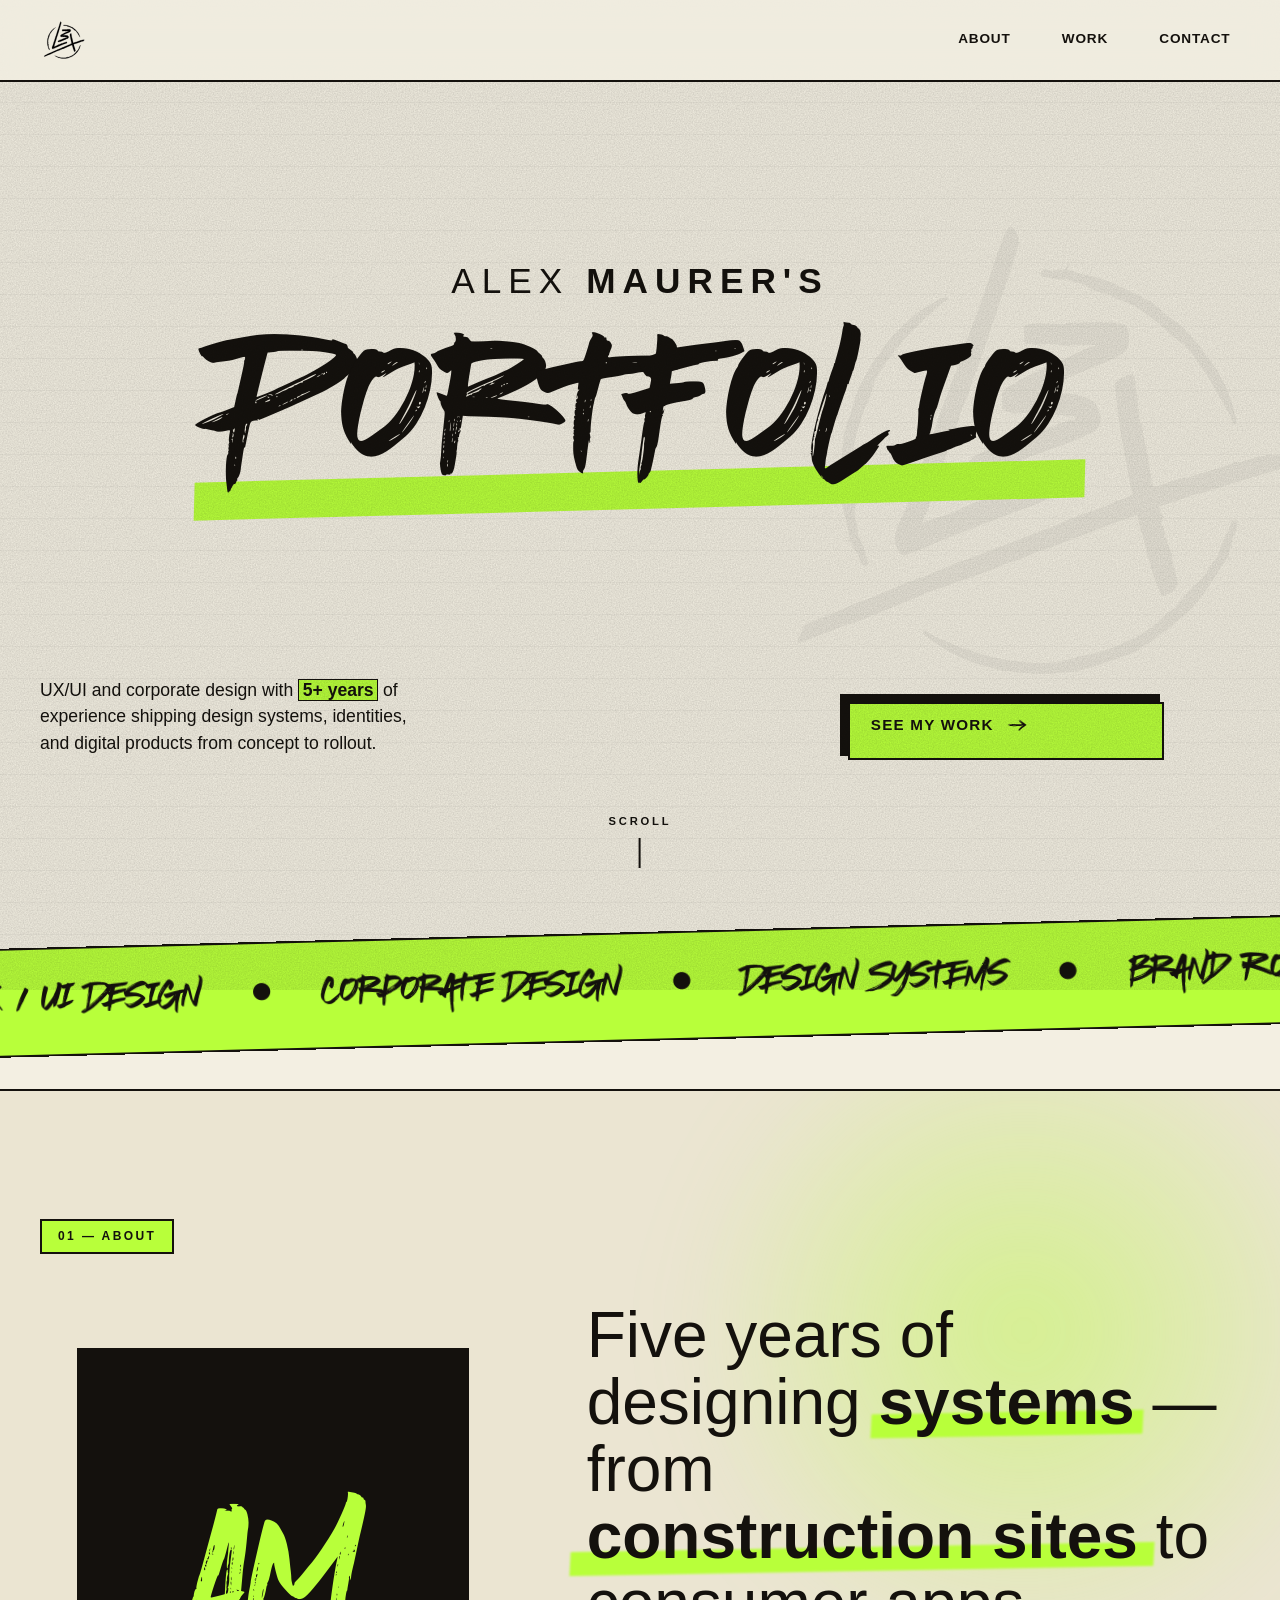
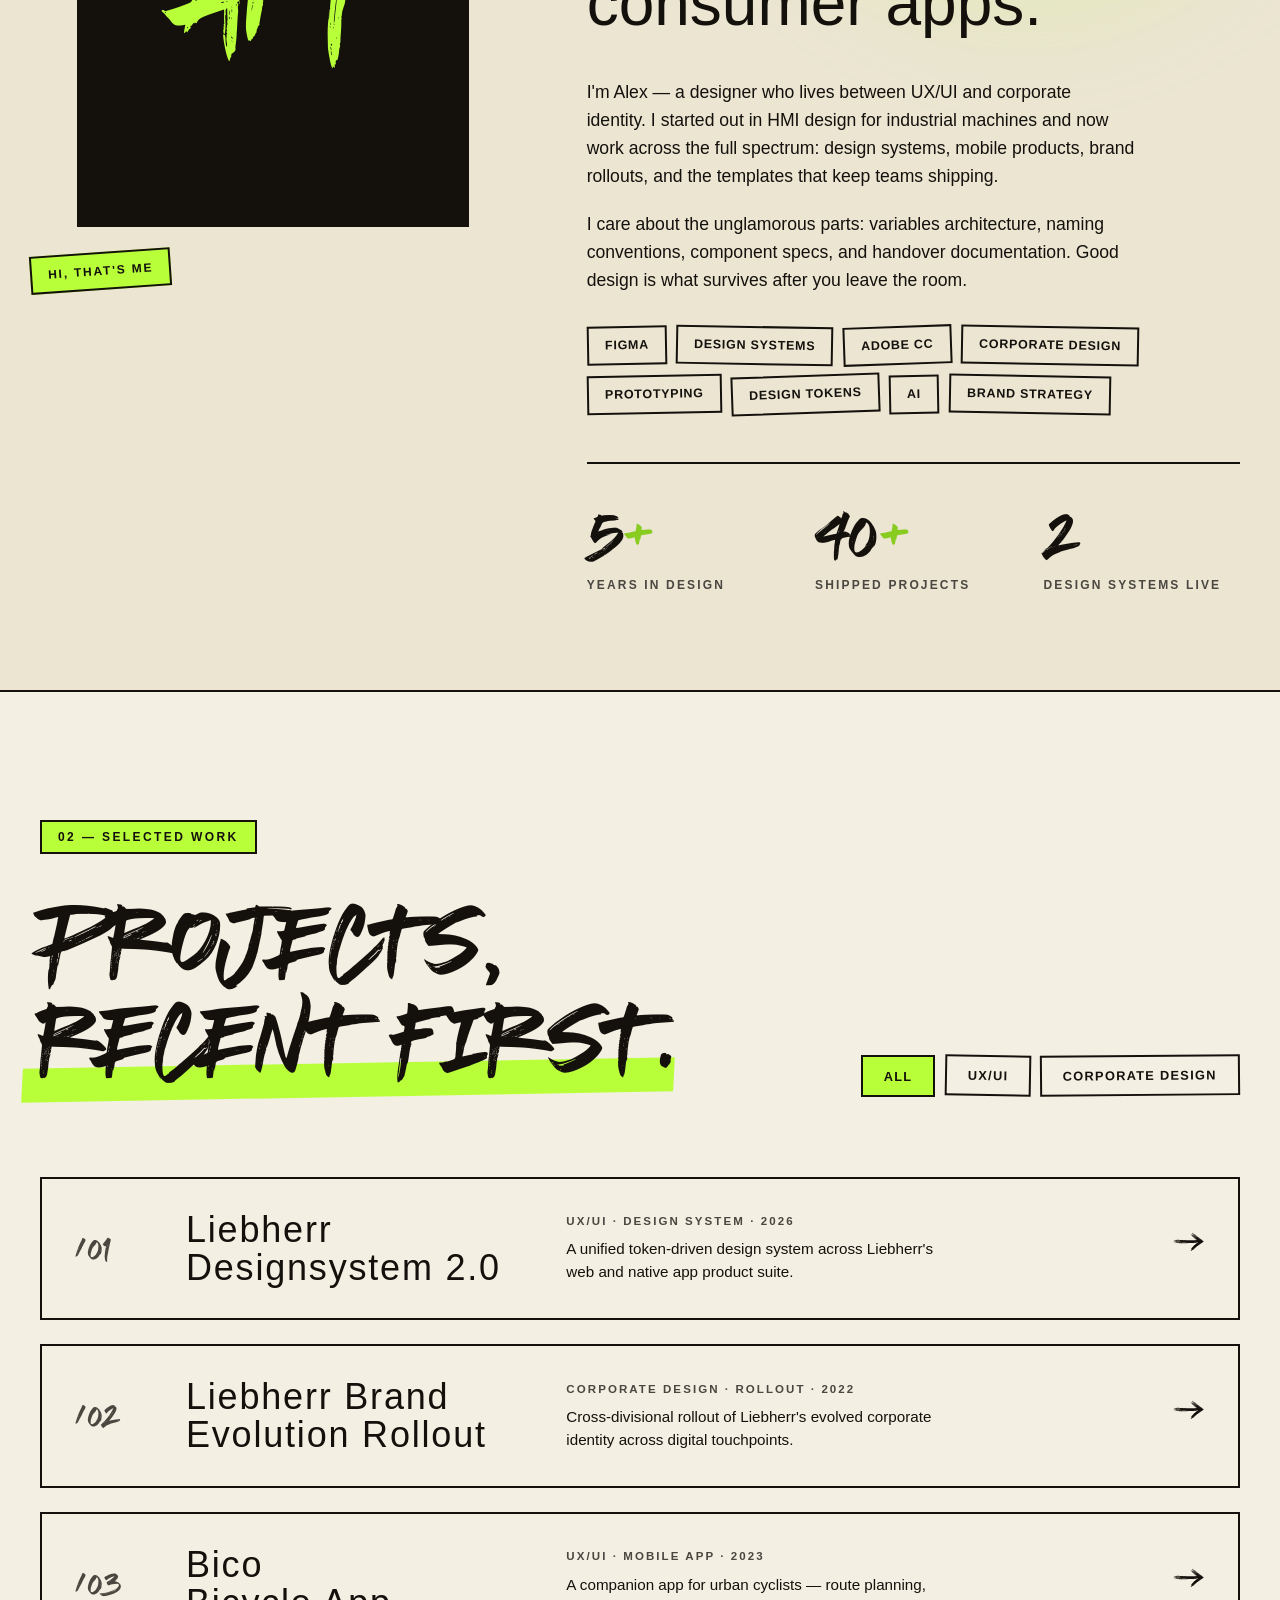
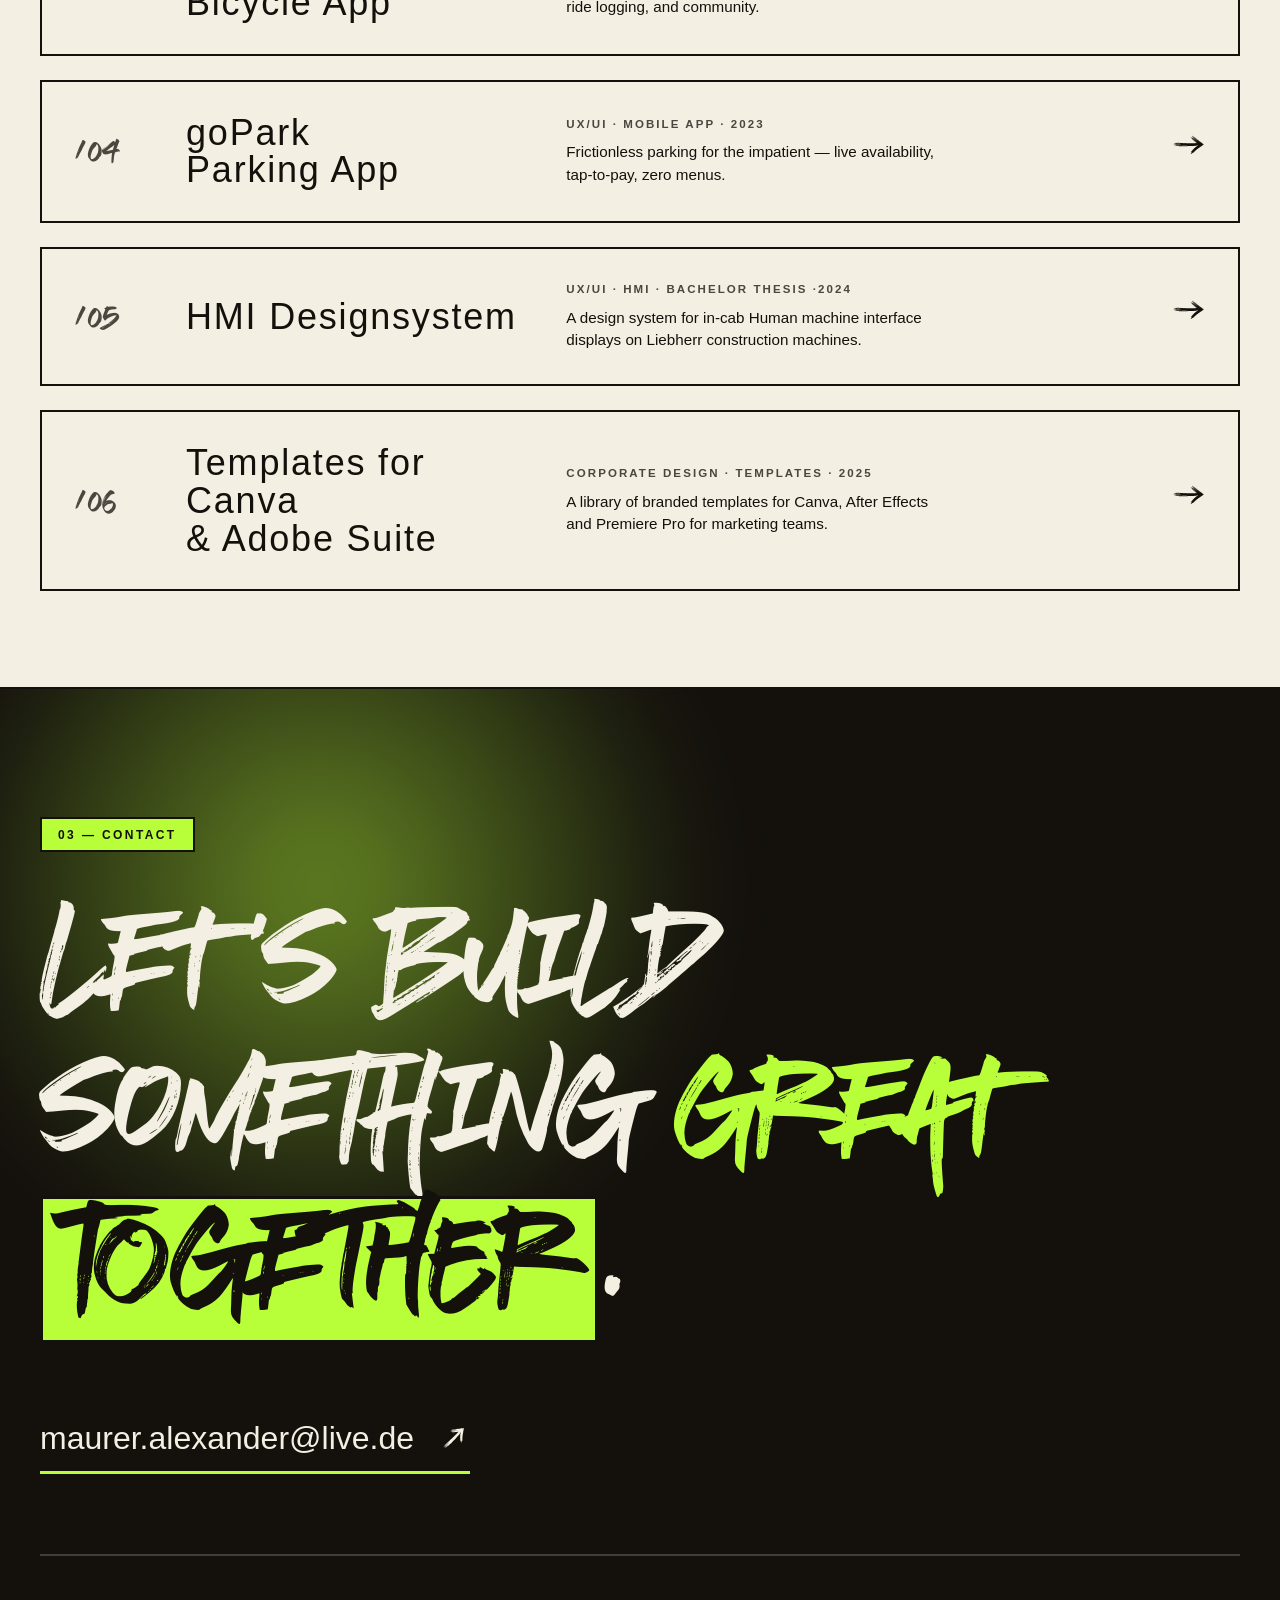
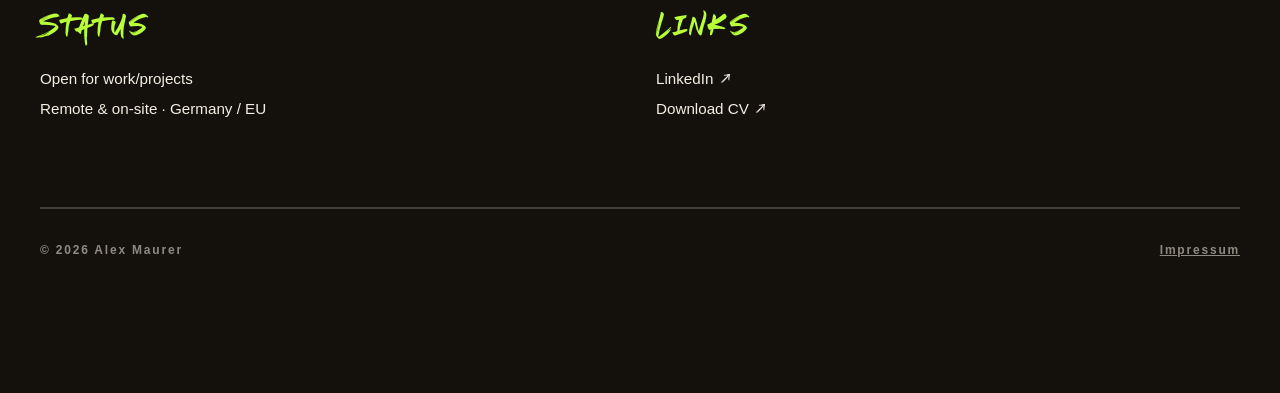
==== index.html @ 2268107a "test" ====
<!DOCTYPE html>
<html lang="en">
<head>
<meta charset="UTF-8" />
<meta name="viewport" content="width=device-width, initial-scale=1.0" />
<title>Portfolio — Alex Maurer</title>
<link rel="icon" type="image/svg" sizes="32x32" href="content/logo/logo-32.svg">
<link rel="preconnect" href="https://fonts.googleapis.com" />
<link rel="preconnect" href="https://fonts.gstatic.com" crossorigin />
<link rel="stylesheet" href="styles.css" />
</head>
<body>

<nav id="nav">
  <a href="#hero" class="logo">
    <img src="content/logo/logo.svg" alt="L3X-Logo" width="48px">
  </a>
  <button class="nav-toggle" type="button" aria-label="Open menu" aria-expanded="false" aria-controls="navLinks">
    <span></span><span></span><span></span>
  </button>
  <ul class="nav-links" id="navLinks">
    <li><a href="#about">About</a></li>
    <li><a href="#work">Work</a></li>
    <li><a href="#contact">Contact</a></li>
  </ul>
</nav>

<!-- HERO -->
<section id="hero">
  <div class="hero-bg-logo" aria-hidden="true">
    <img src="content/logo/logo.svg" alt="">
  </div>
  <div class="hero-grid">

    <h1 class="hero-title">
      <span class="word-reveal"><span class="hero-byline"><span class="hero-byline-thin">Alex&nbsp;</span>Maurer's</span></span>
      <span class="word-reveal"><span><span class="portfolio-brush">Portfolio</span></span></span>
    </h1>

    <div class="hero-bottom">
      <p class="hero-tagline reveal reveal-delay-2">
        UX/UI and corporate design with <strong>5+ years</strong> of experience shipping design systems, identities, and digital products from concept to rollout.
      </p>
      <a href="#work" class="hero-cta reveal reveal-delay-4">
        See my work
        <span class="arrow-icon" aria-hidden="true" style="width: 1.5em; height: 1.5em;">→</span>
      </a>
    </div>
  </div>
  <div class="scroll-indicator">Scroll</div>
</section>

<!-- MARQUEE (tape strip) -->
<div class="marquee">
  <div class="marquee-track">
    <span>UX / UI Design</span><span class="circle">●</span>
    <span>Corporate Design</span><span class="circle">●</span>
    <span>Design Systems</span><span class="circle">●</span>
    <span>Brand Rollout</span><span class="circle">●</span>
    <span>Mobile Apps</span><span class="circle">●</span>
    <span>HMI Design</span><span class="circle">●</span>
    <span>UX / UI Design</span><span class="circle">●</span>
    <span>Corporate Design</span><span class="circle">●</span>
    <span>Design Systems</span><span class="circle">●</span>
    <span>Brand Rollout</span><span class="circle">●</span>
    <span>Mobile Apps</span><span class="circle">●</span>
    <span>HMI Design</span><span class="circle">●</span>
  </div>
</div>

<!-- ABOUT -->
<section id="about">
  <div class="container">
    <div class="section-label green reveal">01 — About</div>
    <div class="about-grid">
      <div class="about-portrait reveal">
        <div class="about-portrait-inner"></div>
        <span class="portrait-tag">Hi, that's me</span>
      </div>
      <div class="about-text">
        <h2 class="reveal">
          Five years of designing <span class="green-mark"><b>systems</b></span> — from <span class="green-mark"><b>construction sites</b></span> to consumer apps.
        </h2>
        <p class="reveal reveal-delay-1">
          I'm Alex — a designer who lives between UX/UI and corporate identity. I started out in HMI design for industrial machines and now work across the full spectrum: design systems, mobile products, brand rollouts, and the templates that keep teams shipping.
        </p>
        <p class="reveal reveal-delay-2">
          I care about the unglamorous parts: variables architecture, naming conventions, component specs, and handover documentation. Good design is what survives after you leave the room.
        </p>

        <div class="skill-tags reveal reveal-delay-3">
          <span class="skill-tag">Figma</span>
          <span class="skill-tag">Design Systems</span>
          <span class="skill-tag">Adobe CC</span>
          <span class="skill-tag">Corporate Design</span>
          <span class="skill-tag">Prototyping</span>
          <span class="skill-tag">Design Tokens</span>
          <span class="skill-tag">AI</span>
          <span class="skill-tag">Brand Strategy</span>
        </div>

        <div class="about-stats reveal reveal-delay-4">
          <div>
            <div class="stat-num">5<span class="plus">+</span></div>
            <div class="stat-label">Years in design</div>
          </div>
          <div>
            <div class="stat-num">40<span class="plus">+</span></div>
            <div class="stat-label">Shipped projects</div>
          </div>
          <div>
            <div class="stat-num">2</div>
            <div class="stat-label">Design systems live</div>
          </div>
        </div>
      </div>
    </div>
  </div>
</section>

<!-- WORK -->
<section id="work">
  <div class="container">
    <div class="section-label reveal">02 — Selected Work</div>
    <div class="work-header">
      <h2 class="reveal">
        Projects, <span class="green-mark">recent first</span>.
      </h2>
      <div class="work-filter reveal reveal-delay-1">
        <button class="filter-btn active" data-filter="all">All</button>
        <button class="filter-btn" data-filter="ux">UX/UI</button>
        <button class="filter-btn" data-filter="brand">Corporate Design</button>
      </div>
    </div>

    <div class="projects">
      <a href="sites/case-liebherr-designsystem.html" class="project reveal" data-cat="ux" data-label="Liebherr Web & App Designsystem 2.0" data-preview="content/projects/Designsystem/Designsystem-teaser.png">
        <div class="project-num">/01</div>
        <div class="project-title">Liebherr<br/>Designsystem 2.0</div>
        <div class="project-meta">
          <span class="project-tag">UX/UI · Design System · 2026</span>
          <span class="project-desc">A unified token-driven design system across Liebherr's web and native app product suite.</span>
        </div>
        <div class="project-arrow"><span class="arrow-icon" aria-hidden="true"></span></div>
      </a>

      <a href="sites/case-liebherr-rollout.html" class="project reveal" data-cat="brand" data-label="Liebherr Brand Evolution Rollout" data-preview="content/previews/liebherr-rollout.jpg">
        <div class="project-num">/02</div>
        <div class="project-title">Liebherr Brand<br/>Evolution Rollout</div>
        <div class="project-meta">
          <span class="project-tag">Corporate Design · Rollout · 2022</span>
          <span class="project-desc">Cross-divisional rollout of Liebherr's evolved corporate identity across digital touchpoints.</span>
        </div>
        <div class="project-arrow"><span class="arrow-icon" aria-hidden="true"></span></div>
      </a>

      <a href="sites/case-bico.html" class="project reveal" data-cat="ux" data-label="Bico — Bicycle App" data-preview="content/projects/Designsystem/Designsystem-teaser.png">
        <div class="project-num">/03</div>
        <div class="project-title">Bico<br/>Bicycle App</div>
        <div class="project-meta">
          <span class="project-tag">UX/UI · Mobile App · 2023</span>
          <span class="project-desc">A companion app for urban cyclists — route planning, ride logging, and community.</span>
        </div>
        <div class="project-arrow"><span class="arrow-icon" aria-hidden="true"></span></div>
      </a>

      <a href="sites/case-gopark.html" class="project reveal" data-cat="ux" data-label="goPark — Parking App" data-preview="content/projects/goPark/goPark-teaser.png">
        <div class="project-num">/04</div>
        <div class="project-title">goPark<br/>Parking App</div>
        <div class="project-meta">
          <span class="project-tag">UX/UI · Mobile App · 2023</span>
          <span class="project-desc">Frictionless parking for the impatient — live availability, tap-to-pay, zero menus.</span>
        </div>
        <div class="project-arrow"><span class="arrow-icon" aria-hidden="true"></span></div>
      </a>

      <a href="sites/case-bachelor.html" class="project reveal" data-cat="ux" data-label="Bachelor Project — Liebherr HMI" data-preview="content/projects/HMI/HMI-teaser.png">
        <div class="project-num">/05</div>
        <div class="project-title">HMI Designsystem</div>
        <div class="project-meta">
          <span class="project-tag">UX/UI · HMI · Bachelor thesis ·2024</span>
          <span class="project-desc">A design system for in-cab Human machine interface displays on Liebherr construction machines.</span>
        </div>
        <div class="project-arrow"><span class="arrow-icon" aria-hidden="true"></span></div>
      </a>

      <a href="sites/case-templates.html" class="project reveal" data-cat="brand" data-label="Canva & Adobe Templates" data-preview="content/previews/templates.jpg">
        <div class="project-num">/06</div>
        <div class="project-title">Templates for Canva<br/>&amp; Adobe Suite</div>
        <div class="project-meta">
          <span class="project-tag">Corporate Design · Templates · 2025</span>
          <span class="project-desc">A library of branded templates for Canva, After Effects and Premiere Pro for marketing teams.</span>
        </div>
        <div class="project-arrow"><span class="arrow-icon" aria-hidden="true"></span></div>
      </a>
    </div>
  </div>
</section>

<!-- floating preview -->
<div class="project-preview" id="preview" aria-hidden="true">
  <img id="previewImg" src="" alt="">
</div>

<!-- CONTACT -->
<section id="contact">
  <div class="container">
    <div class="section-label green reveal">03 — Contact</div>
    <h2 class="contact-headline">
      <span class="word-reveal"><span>Let's build</span></span><br/>
      <span class="word-reveal"><span>something</span></span>
      <span class="word-reveal"><span class="green-word">great</span></span><br/>
      <span class="word-reveal"><span><span class="highlight">together</span>.</span></span>
    </h2>

    <a href="mailto:maurer.alexander@live.de" class="contact-mail reveal">
      maurer.alexander@live.de
      <span class="arrow-icon is-diag" aria-hidden="true"></span>
    </a>

    <div class="contact-grid">
      <div class="contact-block reveal">
        <h4>Status</h4>
        <p>Open for work/projects</p>
        <p>Remote & on-site · Germany / EU</p>
      </div>
      <div class="contact-block reveal reveal-delay-1">
        <h4>Links</h4>
        <a href="https://www.linkedin.com/in/alexander-maurer-7b92b815b/">LinkedIn <span class="arrow-icon is-diag" aria-hidden="true"></span></a>
        <a href="#">Download CV <span class="arrow-icon is-diag" aria-hidden="true"></span></a>
      </div>
    </div>

    <footer>
      <span>© 2026 Alex Maurer</span>
      <span class="footer-link"><a href="#">Impressum</a></span>
    </footer>
  </div>
</section>

<script src="script.js"></script>
</body>
</html>
---- styles.css ----
/* =========================================================
   PORTFOLIO — GRAFFITI / BRUSH STYLE
   Fonts: Quakerhack (hero) · Space Grotesk (body/UI)
   ========================================================= */
@font-face {
  font-family: Quakerhack; /* set name */
  src: url(content/font/Quakerhack.otf); /* url of the font */
}

:root {
  --paper: #f3efe2;          /* warm textbook paper */
  --paper-deep: #ebe5d2;     /* slightly toasted edge */
  --paper-cool: #e8e6d9;     /* alt panel */
  --ink: #14110d;            /* deep ink black */
  --ink-soft: #4a4640;
  --ink-mid: #756f63;
  --green: #b8ff3a;          /* electric highlight green */
  --green-deep: #88cc1f;     /* shadow / depth green */
  --green-soft: #d4ff7a;     /* tint */
  --red-mark: #ff3a3a;       /* secondary marker red */
  --line: #14110d;
}

* { margin: 0; padding: 0; box-sizing: border-box; }

html { scroll-behavior: smooth; scroll-padding-top: 80px; }

body {
  font-family: 'Space Grotesk', sans-serif;
  background: var(--paper);
  color: var(--ink);
  font-weight: 400;
  line-height: 1.5;
  overflow-x: hidden;
  position: relative;
}

::selection { background: var(--green); color: var(--ink); }

/* ==== PAPER GRID + GRAIN LAYERS ==== */

/* Subtle textbook grid (faint horizontal lines + margin) */
body::after {
  content: '';
  position: fixed;
  inset: -10%;
  width: 120vw;
  height: 120vh;
  pointer-events: none;
  z-index: 0;
  background-image:
    linear-gradient(to bottom, rgba(20, 17, 13, 0.06) 1px, transparent 1px);
  background-size: 100% 32px;
  opacity: 0.6;
}

/* Animated film grain (gentle drift, no flicker) */
body::before {
  content: '';
  position: fixed;
  inset: -10%;
  width: 120vw;
  height: 120vh;
  pointer-events: none;
  z-index: 90;
  opacity: 0.42;
  background-image: url("data:image/svg+xml,%3Csvg viewBox='0 0 200 200' xmlns='http://www.w3.org/2000/svg'%3E%3Cfilter id='n'%3E%3CfeTurbulence type='fractalNoise' baseFrequency='0.92' numOctaves='3' stitchTiles='stitch'/%3E%3CfeColorMatrix values='0 0 0 0 0.08 0 0 0 0 0.08 0 0 0 0 0.08 0 0 0 0.55 0'/%3E%3C/filter%3E%3Crect width='100%25' height='100%25' filter='url(%23n)'/%3E%3C/svg%3E");
  background-size: 240px 240px;
  background-repeat: repeat;
  mix-blend-mode: multiply;
  animation: grainDrift 9s linear infinite;
  will-change: transform;
}

@keyframes grainDrift {
  0%   { transform: translate(0, 0); }
  25%  { transform: translate(-1.5%, 1%); }
  50%  { transform: translate(1%, -1.5%); }
  75%  { transform: translate(-1%, -1%); }
  100% { transform: translate(0, 0); }
}

@media (prefers-reduced-motion: reduce) {
  body::before { animation: none; }
  *, *::before, *::after { animation-duration: 0.01ms !important; }
}

/* ============ NAV ============ */
nav {
  position: fixed;
  top: 0; left: 0; right: 0;
  z-index: 100;
  padding: 1rem 2.5rem;
  display: flex;
  justify-content: space-between;
  align-items: center;
  background: rgba(243, 239, 226, 0.85);
  backdrop-filter: blur(14px);
  -webkit-backdrop-filter: blur(14px);
  border-bottom: 2px solid;
  transition: border-color 0.4s ease;
}
nav.scrolled { border-bottom-color: var(--ink); }

.logo {
  font-family: 'Quakerhack';
  font-weight: 400;
  font-size: 1.7rem;
  letter-spacing: -0.01em;
  text-decoration: none;
  color: var(--ink);
  display: flex;
  align-items: center;
  gap: 0.6rem;
  transform: rotate(-2deg);
  transition: transform 0.3s ease;
}
.logo:hover { transform: rotate(-3deg) scale(1.05); }

.logo-dot {
  width: 14px; height: 14px;
  background: var(--green);
  border-radius: 50%;
  border: 2px solid var(--ink);
  animation: pulse 2.4s ease-in-out infinite;
}
@keyframes pulse {
  0%, 100% { transform: scale(1); opacity: 1; }
  50% { transform: scale(1.3); opacity: 0.85; }
}

.nav-links {
  display: flex;
  gap: 2rem;
  list-style: none;
  font-family: 'Space Grotesk', sans-serif;
  font-size: 0.85rem;
  letter-spacing: 0.06em;
  text-transform: uppercase;
  font-weight: 600;
}
.nav-links a {
  color: var(--ink);
  text-decoration: none;
  position: relative;
  padding: 0.4rem 0.6rem;
  transition: color 0.3s ease;
}
.nav-links a::before {
  content: '';
  position: absolute;
  inset: 0;
  background: var(--green);
  z-index: -1;
  transform: scale(0) rotate(-3deg);
  transition: transform 0.3s cubic-bezier(0.34, 1.56, 0.64, 1);
  border-radius: 4px;
}
.nav-links a:hover::before { transform: scale(1.1) rotate(-3deg); }

/* Hamburger toggle (shown on tablet / mobile) */
.nav-toggle {
  display: none;
  width: 44px; height: 44px;
  padding: 0;
  flex-direction: column;
  justify-content: center;
  align-items: center;
  gap: 5px;
  background: transparent;
  border: 2px solid var(--ink);
  border-radius: 4px;
  cursor: pointer;
  transform: rotate(2deg);
  transition: background 0.3s ease, transform 0.3s ease;
}
.nav-toggle span {
  display: block;
  width: 22px; height: 2.5px;
  background: var(--ink);
  border-radius: 2px;
  transition: transform 0.3s cubic-bezier(0.34, 1.56, 0.64, 1), opacity 0.2s ease;
}
nav.nav-open .nav-toggle { background: var(--green); transform: rotate(-3deg); }
nav.nav-open .nav-toggle span:nth-child(1) { transform: translateY(7.5px) rotate(45deg); }
nav.nav-open .nav-toggle span:nth-child(2) { opacity: 0; }
nav.nav-open .nav-toggle span:nth-child(3) { transform: translateY(-7.5px) rotate(-45deg); }
.nav-toggle:focus-visible { outline: 3px solid var(--green-deep); outline-offset: 2px; }

/* ============ SECTIONS ============ */
section {
  padding: 8rem 2.5rem 6rem;
  position: relative;
  z-index: 3;
}
.container { max-width: 1320px; margin: 0 auto; }

/* ============ HERO ============ */
#hero {
  min-height: 100vh;
  display: flex;
  align-items: center;
  padding-top: 7rem;
  overflow: hidden;
  position: relative;
}

.hero-bg-logo {
  position: absolute;
  right: -4vw;
  top: 50%;
  transform: translateY(-50%);
  width: clamp(400px, 45vw, 900px);
  pointer-events: none;
  z-index: 2;
  opacity: 0.045;
  mix-blend-mode: multiply;
}
.hero-bg-logo img {
  width: 100%;
  height: auto;
  display: block;
}

.hero-grid {
  display: grid;
  grid-template-columns: 1fr;
  gap: 2rem;
  width: 100%;
  max-width: 1320px;
  margin: 0 auto;
  position: relative;
  z-index: 5;
}

.hero-meta {
  display: flex;
  justify-content: space-between;
  align-items: center;
  font-family: 'Space Grotesk', sans-serif;
  font-size: 0.78rem;
  text-transform: uppercase;
  letter-spacing: 0.12em;
  font-weight: 600;
  color: var(--ink);
  border-top: 2px solid var(--ink);
  padding-top: 1rem;
  margin-bottom: 1rem;
}
.hero-meta-pill {
  background: var(--green);
  color: var(--ink);
  padding: 0.4rem 0.9rem;
  font-weight: 700;
  border: 2px solid var(--ink);
  transform: rotate(-2deg);
}

h1.hero-title {
  font-family: 'Quakerhack';
  font-weight: 400;
  font-size: clamp(4rem, 15vw, 16rem);
  line-height: 0.92;
  letter-spacing: 0.025em;
  margin-bottom: 5rem;
  color: var(--ink);
  text-align: center;
  display: flex;
  flex-direction: column;
  align-items: center;
}
h1.hero-title > .word-reveal:last-child {
  margin-top: -0.2em;
}
h1.hero-title .hero-byline {
  font-family: 'Space Grotesk', sans-serif;
  font-size: clamp(1.1rem, 3.5vw, 2.2rem);
  font-weight: 600;
  text-transform: uppercase;
  letter-spacing: 0.2em;
  display: inline-block;
}
h1.hero-title .hero-byline-thin {
  font-weight: 400;
}
h1.hero-title .portfolio-brush {
  position: relative;
  display: inline-block;
}
h1.hero-title .portfolio-brush::after {
  content: '';
  position: absolute;
  left: -2%;
  bottom: 0.03em;
  width: 104%;
  height: 0.2em;
  background: var(--green);
  transform: rotate(-1.5deg) skewX(-3deg);
  z-index: -1;
}
h1.hero-title .green-word {
  color: var(--green-deep);
  position: relative;
  display: inline-block;
}
h1.hero-title .green-word::after {
  content: '';
  position: absolute;
  left: -3%;
  bottom: -2%;
  width: 106%;
  height: 30%;
  background: var(--green);
  z-index: -1;
  transform: rotate(-1deg) skewX(-3deg);
  filter: blur(1px);
}
h1.hero-title .strike {
  text-decoration: line-through;
  text-decoration-color: var(--red-mark);
  text-decoration-thickness: 8px;
}

.hero-bottom {
  display: grid;
  grid-template-columns: 2fr 1fr auto;
  margin-top: 2.5rem;
  align-items: end;
}
.hero-tagline {
  font-family: 'Space Grotesk', sans-serif;
  font-size: 1.1rem;
  max-width: 38ch;
  color: var(--ink);
  line-height: 1.5;
}
.hero-tagline strong {
  font-weight: 700;
  background: var(--green);
  padding: 0 0.2em;
  border: 1.5px solid var(--ink);
}
.hero-status {
  display: flex;
  align-items: center;
  gap: 0.6rem;
  font-family: 'Space Grotesk', sans-serif;
  font-size: 0.85rem;
  text-transform: uppercase;
  letter-spacing: 0.1em;
  font-weight: 700;
}
.status-dot {
  width: 12px; height: 12px;
  background: var(--green);
  border-radius: 50%;
  border: 2px solid var(--ink);
  box-shadow: 0 0 0 0 rgba(184, 255, 58, 0.7);
  animation: pulse-green 2s infinite;
}
@keyframes pulse-green {
  0% { box-shadow: 0 0 0 0 rgba(184, 255, 58, 0.7); }
  70% { box-shadow: 0 0 0 14px rgba(184, 255, 58, 0); }
  100% { box-shadow: 0 0 0 0 rgba(184, 255, 58, 0); }
}

.hero-cta {
  display: inline-flex;
  width: 20rem;
  align-items: center;
  gap: 0.75rem;
  font-family: 'Space Grotesk', sans-serif;
  font-size: 0.95rem;
  text-transform: uppercase;
  letter-spacing: 0.08em;
  font-weight: 700;
  text-decoration: none;
  color: var(--ink);
  padding: 1.1rem 1.8rem;
  background: var(--ink);
  border: 2px solid var(--ink);
  transition: gap 0.3s ease, background 0.3s ease, color 0.3s ease, transform 0.3s ease;
  white-space: nowrap;
  position: relative;
  transform: rotate(-1deg);
}
.hero-cta::before {
  content: '';
  position: absolute;
  top: 6px; left: 6px;
  right: -6px; bottom: -6px;
  background: var(--green);
  z-index: -1;
  border: 2px solid var(--ink);
  transition: transform 0.3s ease;
}
.hero-cta:hover {
  gap: 1.2rem;
  background: var(--green);
  color: var(--ink);
  transform: rotate(-1deg) translate(3px, 3px);
}
.hero-cta:hover::before { transform: translate(-3px, -3px); }

.scroll-indicator {
  position: absolute;
  bottom: 2rem;
  left: 50%;
  transform: translateX(-50%);
  font-family: 'Space Grotesk', sans-serif;
  font-size: 0.7rem;
  letter-spacing: 0.25em;
  text-transform: uppercase;
  font-weight: 700;
  color: var(--ink);
  display: flex;
  flex-direction: column;
  align-items: center;
  gap: 0.5rem;
  animation: bob 2.4s ease-in-out infinite;
  z-index: 5;
}
.scroll-indicator::after {
  content: '';
  width: 2px; height: 30px;
  background: var(--ink);
}
@keyframes bob {
  0%, 100% { transform: translate(-50%, 0); opacity: 0.7; }
  50% { transform: translate(-50%, 8px); opacity: 1; }
}

/* ============ MARQUEE (tape strip) ============ */
.marquee {
  background: var(--green);
  color: var(--ink);
  overflow: hidden;
  padding: 1.4rem 0;
  border-top: 2px solid var(--ink);
  border-bottom: 2px solid var(--ink);
  position: relative;
  z-index: 4;
  transform: rotate(-1.5deg);
  margin: 2rem -3% 3rem;
}
.marquee-track {
  display: flex;
  gap: 3rem;
  animation: marquee 28s linear infinite;
  white-space: nowrap;
  font-family: 'Quakerhack';
  font-size: 2.5rem;
  font-weight: 400;
  letter-spacing: -0.01em;
}
.marquee-track .circle {
  display: inline-block;
  color: var(--ink);
}
@keyframes marquee {
  0% { transform: translateX(0); }
  100% { transform: translateX(-50%); }
}

/* ============ SECTION LABELS (tape) ============ */
.section-label {
  display: inline-block;
  padding: 0.4rem 1rem;
  background: var(--green);
  color: var(--ink);
  font-family: 'Space Grotesk', sans-serif;
  font-size: 0.75rem;
  text-transform: uppercase;
  letter-spacing: 0.2em;
  font-weight: 700;
  transform: rotate(-2deg);
  margin-bottom: 3rem;
  border: 2px solid var(--ink);
}
.section-label.green {
  background: var(--green);
  color: var(--ink);
}

/* ============ ABOUT ============ */
#about {
  background: var(--paper-deep);
  position: relative;
  overflow: hidden;
  border-top: 2px solid var(--ink);
  border-bottom: 2px solid var(--ink);
}
#about::before {
  content: '';
  position: absolute;
  top: -10%;
  right: -10%;
  width: 60%;
  height: 60%;
  pointer-events: none;
  z-index: 0;
  background: radial-gradient(circle, rgba(184, 255, 58, 0.45), transparent 65%);
  filter: blur(40px);
  animation: aboutGlow 14s ease-in-out infinite alternate;
}
@keyframes aboutGlow {
  0%   { transform: translate(0, 0) scale(1); }
  100% { transform: translate(-3%, 3%) scale(1.08); }
}
#about > * { position: relative; z-index: 2; }

.about-grid {
  display: grid;
  grid-template-columns: 1fr 1.4fr;
  gap: 5rem;
  align-items: start;
}

/* portrait: spray-paint splatter card */
.about-portrait {
  aspect-ratio: 4/5;
  position: relative;
  overflow: visible;
  transition: transform 0.6s cubic-bezier(0.34, 1.56, 0.64, 1);
}
.about-portrait:hover { transform: rotate(-3deg) scale(1.03); }

.about-portrait-bg {
  position: absolute;
  inset: -5%;
  z-index: 0;
}
.about-portrait-bg svg {
  width: 100%;
  height: 100%;
  display: block;
  filter: drop-shadow(8px 8px 0 var(--ink));
}
.about-portrait-inner {
  position: absolute;
  inset: 8% 8% 10% 8%;
  background: var(--ink);
  display: flex;
  align-items: center;
  justify-content: center;
  z-index: 1;
  overflow: hidden;
}
.about-portrait-inner::after {
  content: 'AM';
  font-family: 'Quakerhack';
  font-size: 11rem;
  color: var(--green);
  letter-spacing: -0.03em;
  line-height: 1;
}
.portrait-tag {
  position: absolute;
  bottom: -5px;
  left: -10px;
  background: var(--green);
  color: var(--ink);
  padding: 0.5rem 1rem;
  font-family: 'Space Grotesk', sans-serif;
  font-size: 0.75rem;
  text-transform: uppercase;
  letter-spacing: 0.15em;
  font-weight: 700;
  border: 2px solid var(--ink);
  z-index: 3;
  transform: rotate(-4deg);
}

.about-text h2 {
  font-family: 'Space Grotesk', sans-serif;
  font-weight: 400;
  font-size: clamp(2.4rem, 5vw, 4.5rem);
  line-height: 1.05;
  margin-bottom: 2.5rem;
  color: var(--ink);
}
.about-text h2 .green-mark {
  color: var(--ink);
  position: relative;
  display: inline-block;
}
.about-text h2 .green-mark::after {
  content: '';
  position: absolute;
  left: -3%;
  bottom: 0;
  width: 106%;
  height: 35%;
  background: var(--green);
  z-index: -1;
  transform: rotate(-1deg) skewX(-4deg);
  filter: blur(1px);
}
.about-text p {
  font-family: 'Space Grotesk', sans-serif;
  font-size: 1.1rem;
  color: var(--ink);
  margin-bottom: 1.25rem;
  max-width: 56ch;
  line-height: 1.6;
}

.about-stats {
  display: grid;
  grid-template-columns: repeat(3, 1fr);
  gap: 2rem;
  margin-top: 3rem;
  padding-top: 2.5rem;
  border-top: 2px solid var(--ink);
}
.stat-num {
  font-family: 'Quakerhack';
  font-weight: 400;
  font-size: 4rem;
  line-height: 1;
  letter-spacing: -0.02em;
  color: var(--ink);
}
.stat-num .plus { color: var(--green-deep); }
.stat-label {
  font-family: 'Space Grotesk', sans-serif;
  font-size: 0.75rem;
  text-transform: uppercase;
  letter-spacing: 0.18em;
  font-weight: 700;
  color: var(--ink-soft);
  margin-top: 0.5rem;
}

.skill-tags {
  display: flex;
  flex-wrap: wrap;
  gap: 0.6rem;
  margin-top: 2rem;
}
.skill-tag {
  background: transparent;
  border: 2px solid var(--ink);
  color: var(--ink);
  padding: 0.5rem 1rem;
  font-family: 'Space Grotesk', sans-serif;
  font-size: 0.78rem;
  font-weight: 600;
  text-transform: uppercase;
  letter-spacing: 0.06em;
  transition: all 0.25s ease;
  cursor: default;
  transform: rotate(-1deg);
}
.skill-tag:nth-child(even) { transform: rotate(1deg); }
.skill-tag:nth-child(3n) { transform: rotate(-2deg); }
.skill-tag:hover {
  background: var(--green);
  transform: rotate(0deg) scale(1.08);
}

/* ============ WORK ============ */
#work { padding-top: 8rem; }

.work-header {
  display: flex;
  justify-content: space-between;
  align-items: end;
  margin-bottom: 5rem;
  flex-wrap: wrap;
  gap: 2rem;
}
.work-header h2 {
  font-family: 'Quakerhack';
  font-weight: 400;
  font-size: clamp(3rem, 8vw, 7rem);
  line-height: 0.95;
  letter-spacing: 0.05em;
  max-width: 14ch;
}
.work-header h2 .green-mark {
  position: relative;
  display: inline-block;
}
.work-header h2 .green-mark::after {
  content: '';
  position: absolute;
  left: -3%;
  bottom: 0;
  width: 106%;
  height: 35%;
  background: var(--green);
  z-index: -1;
  transform: rotate(-1deg) skewX(-4deg);
}

.work-filter {
  display: flex;
  gap: 0.6rem;
  font-family: 'Space Grotesk', sans-serif;
  font-size: 0.8rem;
  text-transform: uppercase;
  letter-spacing: 0.1em;
  font-weight: 700;
}
.filter-btn {
  background: var(--paper);
  border: 2px solid var(--ink);
  color: var(--ink);
  padding: 0.7rem 1.3rem;
  cursor: pointer;
  font-family: inherit;
  font-size: inherit;
  letter-spacing: inherit;
  text-transform: inherit;
  font-weight: 700;
  transition: all 0.25s ease;
  transform: rotate(-1deg);
}
.filter-btn:nth-child(2) { transform: rotate(1deg); }
.filter-btn:nth-child(3) { transform: rotate(-0.5deg); }
.filter-btn:hover { background: var(--ink); color: var(--green); transform: rotate(0deg) scale(1.05); }
.filter-btn.active { background: var(--green); color: var(--ink); transform: rotate(0deg); }

/* ---- PROJECTS LIST ---- */
.projects {
  display: grid;
  grid-template-columns: 1fr;
  gap: 1.5rem;
}

.project {
  display: grid;
  grid-template-columns: 80px 1fr 1.4fr 120px;
  align-items: center;
  gap: 2rem;
  padding: 2rem;
  border: 2px solid var(--ink);
  background: var(--paper);
  cursor: pointer;
  position: relative;
  overflow: hidden;
  transition: transform 0.5s cubic-bezier(0.34, 1.56, 0.64, 1);
  text-decoration: none;
  color: var(--ink);
}
.project::before {
  content: '';
  position: absolute;
  inset: 0;
  background-image: url("data:image/svg+xml,%3Csvg viewBox='0 0 600 200' xmlns='http://www.w3.org/2000/svg' preserveAspectRatio='none'%3E%3Cg fill='%23b8ff3a'%3E%3Cellipse cx='80' cy='100' rx='130' ry='90'/%3E%3Cellipse cx='250' cy='90' rx='160' ry='110'/%3E%3Cellipse cx='430' cy='110' rx='150' ry='95'/%3E%3Cellipse cx='550' cy='95' rx='100' ry='75'/%3E%3Ccircle cx='30' cy='40' r='12'/%3E%3Ccircle cx='580' cy='160' r='14'/%3E%3Ccircle cx='10' cy='170' r='8'/%3E%3Ccircle cx='340' cy='20' r='10'/%3E%3Ccircle cx='150' cy='180' r='9'/%3E%3Ccircle cx='480' cy='35' r='11'/%3E%3C/g%3E%3C/svg%3E");
  background-size: 130% 130%;
  background-position: center;
  background-repeat: no-repeat;
  transform: scale(0) rotate(-3deg);
  transform-origin: center;
  transition: transform 0.6s cubic-bezier(0.34, 1.56, 0.64, 1);
  z-index: 0;
  filter: blur(0.5px);
}
.project:hover::before { transform: scale(1) rotate(2deg); }
.project:hover { transform: rotate(-0.5deg) translateY(-4px); border-color: var(--ink); }
.project > * { position: relative; z-index: 1; }

.project-num {
  font-family: 'Quakerhack';
  font-weight: 400;
  font-size: 2rem;
  color: var(--ink-soft);
  transition: color 0.3s ease;
}
.project:hover .project-num { color: var(--ink); }

.project-title {
  font-family: 'Space Grotesk', sans-serif;
  font-weight: 500;
  font-size: clamp(1.25rem, 3vw, 2.25rem);
  letter-spacing: 0.05em;
  line-height: 1.05;
}

.project-meta {
  display: flex;
  flex-direction: column;
  gap: 0.5rem;
}
.project-tag {
  font-family: 'Space Grotesk', sans-serif;
  font-size: 0.72rem;
  text-transform: uppercase;
  letter-spacing: 0.18em;
  font-weight: 700;
  color: var(--ink-soft);
  transition: color 0.3s ease;
}
.project:hover .project-tag { color: var(--ink); }
.project-desc {
  font-family: 'Space Grotesk', sans-serif;
  font-size: 0.95rem;
  max-width: 44ch;
  color: var(--ink);
}

.project-arrow {
  justify-self: end;
  font-family: 'Quakerhack';
  font-size: 2.2rem;
  transition: transform 0.4s cubic-bezier(0.34, 1.56, 0.64, 1);
  color: var(--ink);
}

.project:hover .project-arrow { 
  transform: translateX(12px) rotate(-15deg); 
}

/* hover preview card */
.project-preview {
  position: fixed;
  pointer-events: none;
  width: 300px;
  height: 300px;
  z-index: 95;
  opacity: 0;
  transform: scale(0.88) rotate(-4deg);
  transition: opacity 0.25s ease, transform 0.35s cubic-bezier(0.34, 1.56, 0.64, 1);
  box-shadow: 6px 6px 0 var(--ink);
  overflow: hidden;
  border: 2px solid;
  background: var(--paper-deep);
}
.project-preview.active {
  opacity: 1;
  transform: scale(1) rotate(-2deg);
}
.project-preview img {
  width: 100%;
  height: 100%;
  object-fit: cover;
  display: block;
}

/* ============ CONTACT ============ */
#contact {
  background: var(--ink);
  color: var(--paper);
  padding: 8rem 2.5rem;
  overflow: hidden;
  position: relative;
  border-top: 2px solid var(--ink);
}
#contact::before {
  content: '';
  position: absolute;
  top: -20%;
  left: -10%;
  width: 70%;
  height: 70%;
  pointer-events: none;
  z-index: 0;
  background: radial-gradient(circle, rgba(184, 255, 58, 0.5), transparent 60%);
  filter: blur(50px);
  animation: contactGlow 18s ease-in-out infinite alternate;
}
@keyframes contactGlow {
  0%   { transform: translate(0, 0) scale(1); }
  100% { transform: translate(8%, -3%) scale(1.15); }
}
#contact > * { position: relative; z-index: 2; }

.contact-headline {
  font-family: 'Quakerhack';
  font-weight: 400;
  font-size: clamp(3rem, 11vw, 11rem);
  line-height: 0.94;
  margin-bottom: 4rem;
  color: var(--paper);
}
.contact-headline .green-word {
  color: var(--green);
}
.contact-headline .highlight {
  background: var(--green);
  color: var(--ink);
  padding: 0 0.15em;
  display: inline-block;
  transform: rotate(-2deg);
  border: 3px solid var(--ink);
}

.contact-mail {
  display: inline-flex;
  align-items: center;
  gap: 1.5rem;
  font-family: 'Space Grotesk', sans-serif;
  font-weight: 400;
  font-size: clamp(1rem, 3.5vw, 2rem);
  color: var(--paper);
  text-decoration: none;
  padding-bottom: 0.6rem;
  border-bottom: 3px solid var(--green);
  transition: color 0.3s ease, gap 0.4s ease;
  margin-bottom: 5rem;
}
.contact-mail:hover {
  color: var(--green);
  gap: 2.5rem;
}

.contact-grid {
  display: grid;
  grid-template-columns: repeat(2, 1fr);
  gap: 2rem;
  padding-top: 3rem;
  border-top: 2px solid rgba(243, 239, 226, 0.2);
}
.contact-block h4 {
  font-family: 'Quakerhack';
  font-weight: 400;
  font-size: 2rem;
  letter-spacing: 0.25rem;
  color: var(--green);
  margin-bottom: 1rem;
}
.contact-block a, .contact-block p {
  font-family: 'Space Grotesk', sans-serif;
  color: var(--paper);
  text-decoration: none;
  font-size: 0.95rem;
  display: block;
  margin-bottom: 0.4rem;
  transition: color 0.3s ease;
}
.contact-block a:hover { color: var(--green); }

footer {
  margin-top: 5rem;
  padding-top: 2rem;
  border-top: 2px solid rgba(243, 239, 226, 0.2);
  text-decoration: none;
  display: flex;
  justify-content: space-between;
  font-family: 'Space Grotesk', sans-serif;
  font-size: 0.75rem;
  letter-spacing: 0.15em;
  font-weight: 700;
  color: rgba(243, 239, 226, 0.55);
}

.footer-link a {
  font-family: 'Space Grotesk', sans-serif;
  color: rgba(243, 239, 226, 0.55);
  display: block;
  margin-bottom: 0.4rem;
  transition: color 0.3s ease;
}

/* ============ ANIMATIONS (reveals) ============ */
.reveal {
  opacity: 0;
  transform: translateY(40px);
  transition: opacity 1s cubic-bezier(0.16, 1, 0.3, 1), transform 1s cubic-bezier(0.16, 1, 0.3, 1);
}
.reveal.in-view { opacity: 1; transform: translateY(0); }
.reveal-delay-1 { transition-delay: 0.1s; }
.reveal-delay-2 { transition-delay: 0.2s; }
.reveal-delay-3 { transition-delay: 0.3s; }
.reveal-delay-4 { transition-delay: 0.4s; }

.word-reveal { display: inline-block; overflow: visible; vertical-align: bottom; line-height: 1; padding-bottom: 0.05em; }
.word-reveal span {
  display: inline-block;
  transform: translateY(110%);
  transition: transform 1.1s cubic-bezier(0.16, 1, 0.3, 1);
}
.word-reveal.in-view span { transform: translateY(0); }

/* =========================================================
   CASE STUDY PAGES
   ========================================================= */

.case-hero {
  padding: 9rem 2.5rem 4rem;
  position: relative;
  z-index: 3;
}

.arrow-icon {
  --arrow-svg: url('content/icons/arrow.svg');
  display: inline-block;
  width: 1em;
  height: 1em;
  flex-shrink: 0;
  vertical-align: -0.15em;
  background-color: currentColor;
  -webkit-mask: var(--arrow-svg) center / contain no-repeat;
          mask: var(--arrow-svg) center / contain no-repeat;
}
.arrow-icon.is-back { transform: scaleX(-1); }
.arrow-icon.is-diag { transform: rotate(-45deg); }

.case-back {
  display: inline-flex;
  align-items: center;
  gap: 0.5rem;
  font-family: 'Space Grotesk', sans-serif;
  font-size: 0.8rem;
  text-transform: uppercase;
  letter-spacing: 0.15em;
  font-weight: 700;
  color: var(--ink);
  text-decoration: none;
  margin-bottom: 3rem;
  transition: color 0.3s ease, gap 0.3s ease;
  padding: 0.5rem 0.8rem;
  border: 2px solid var(--ink);
  background: var(--paper);
  transform: rotate(-1deg);
}
.case-back:hover { background: var(--green); gap: 0.9rem; }

.case-meta-top {
  display: flex;
  gap: 0.6rem;
  flex-wrap: wrap;
  margin-bottom: 2rem;
}
.case-pill {
  background: var(--ink);
  color: var(--paper);
  padding: 0.4rem 0.9rem;
  font-family: 'Space Grotesk', sans-serif;
  font-size: 0.72rem;
  text-transform: uppercase;
  letter-spacing: 0.15em;
  font-weight: 700;
  border: 2px solid var(--ink);
  transform: rotate(-1deg);
}
.case-pill:nth-child(2) { transform: rotate(1deg); }
.case-pill:nth-child(3) { transform: rotate(-0.5deg); }
.case-pill.accent { background: var(--green); color: var(--ink); }
.case-pill.outline {
  background: transparent;
  color: var(--ink);
}

.case-title {
  font-family: 'Quakerhack';
  font-weight: 400;
  font-size: clamp(3rem, 11vw, 9rem);
  line-height: 0.92;
  letter-spacing: 0.05em;
  margin-bottom: 2rem;
  max-width: 14ch;
}
.case-title .green-mark {
  position: relative;
  display: inline-block;
}
.case-title .green-mark::after {
  content: '';
  position: absolute;
  left: -3%;
  bottom: 0;
  width: 106%;
  height: 35%;
  background: var(--green);
  z-index: -1;
  transform: rotate(-1deg) skewX(-4deg);
}

.case-subtitle {
  font-family: 'Space Grotesk', sans-serif;
  font-weight: 400;
  font-size: clamp(1.2rem, 2.2vw, 1.6rem);
  line-height: 1.5;
  max-width: 50ch;
  color: var(--ink);
  margin-bottom: 4rem;
}

.case-info-grid {
  display: grid;
  grid-template-columns: repeat(4, 1fr);
  gap: 1.5rem;
  padding: 2rem;
  border: 2px solid var(--ink);
  background: var(--paper);
  margin-bottom: 5rem;
}
.case-info-block h5 {
  font-family: 'Space Grotesk', sans-serif;
  font-size: 0.7rem;
  text-transform: uppercase;
  letter-spacing: 0.2em;
  font-weight: 700;
  color: var(--ink-soft);
  margin-bottom: 0.5rem;
}
.case-info-block p {
  font-family: 'Space Grotesk', sans-serif;
  font-size: 1.4rem;
  font-weight: 600;
  letter-spacing: -0.01em;
  line-height: 1.1;
}

/* Hero visual block — spray splatter background */
.case-hero-visual {
  margin: 0 2.5rem 6rem;
  height: 60vh;
  min-height: 480px;
  position: relative;
  z-index: 3;
  display: flex;
  align-items: center;
  justify-content: center;
}
.case-hero-visual-bg {
  position: absolute;
  inset: 0;
  z-index: 0;
  filter: drop-shadow(10px 10px 0 var(--ink));
}
.case-hero-visual-bg svg {
  width: 100%; height: 100%;
  display: block;
  animation: visualBreathe 10s ease-in-out infinite alternate;
}
@keyframes visualBreathe {
  0%   { transform: scale(1) rotate(0deg); }
  100% { transform: scale(1.04) rotate(1deg); }
}
.case-hero-visual-text {
  font-family: 'Quakerhack';
  font-weight: 400;
  font-size: clamp(3.5rem, 15vw, 14rem);
  color: var(--ink);
  letter-spacing: -0.02em;
  line-height: 0.9;
  text-align: center;
  position: relative;
  z-index: 2;
  padding: 0 1rem;
}

/* Case sections */
.case-section {
  padding: 4rem 2.5rem;
  position: relative;
  z-index: 3;
}

.case-section-label {
  display: inline-block;
  padding: 0.4rem 1rem;
  background: var(--ink);
  color: var(--paper);
  font-family: 'Space Grotesk', sans-serif;
  font-size: 0.72rem;
  text-transform: uppercase;
  letter-spacing: 0.2em;
  font-weight: 700;
  margin-bottom: 2rem;
  transform: rotate(-2deg);
}

.case-content {
  display: grid;
  grid-template-columns: 1fr 2fr;
  gap: 4rem;
  align-items: start;
}
.case-content h3 {
  font-family: 'Space Grotesk';
  font-weight: 600;
  font-size: clamp(2rem, 4vw, 3.4rem);
  line-height: 1.05;
  letter-spacing: -0.01em;
}
.case-content h3 .green-mark {
  position: relative;
  display: inline-block;
}
.case-content h3 .green-mark::after {
  content: '';
  position: absolute;
  left: -3%;
  bottom: 0;
  width: 106%;
  height: 35%;
  background: var(--green);
  z-index: -1;
  transform: rotate(-1deg) skewX(-4deg);
}

.case-text p {
  font-family: 'Space Grotesk', sans-serif;
  font-size: 1.1rem;
  line-height: 1.65;
  margin-bottom: 1.4rem;
  color: var(--ink);
  max-width: 62ch;
}
.case-text p strong { font-weight: 700; background: var(--green); padding: 0 0.15em; border: 1.5px solid var(--ink); }
.case-text ul {
  list-style: none;
  margin-top: 1.5rem;
}
.case-text ul li {
  font-family: 'Space Grotesk', sans-serif;
  font-size: 1.05rem;
  line-height: 1.6;
  padding-left: 2.2rem;
  position: relative;
  margin-bottom: 0.7rem;
}
.case-text ul li::before {
  content: '//';
  position: absolute;
  left: 0;
  top: 0.05em;
  color: var(--green-deep);
  font-size: 1.2rem;
}

/* Gallery */
.gallery-section {
  padding: 4rem 2.5rem 6rem;
  position: relative;
  z-index: 3;
}
.gallery-track-wrap {
  position: relative;
  overflow: hidden;
  border: 2px solid var(--ink);
}
.gallery-track {
  display: flex;
  gap: 0;
  transition: transform 0.7s cubic-bezier(0.65, 0, 0.35, 1);
  will-change: transform;
}
.gallery-slide {
  flex: 0 0 100%;
  aspect-ratio: 16/9;
  overflow: hidden;
  position: relative;
  display: flex;
  align-items: center;
  justify-content: center;
  background: var(--paper-deep);
}
.gallery-slide-bg {
  position: absolute;
  inset: 0;
  z-index: 0;
}
.gallery-slide-bg svg {
  width: 100%; height: 100%; display: block;
}
.gallery-slide-img {
  position: absolute;
  inset: 0;
  width: 100%;
  height: 100%;
  object-fit: cover;
  z-index: 1;
  display: none;
}
.gallery-slide-img[src]:not([src=""]) {
  display: block;
}
.gallery-slide:has(.gallery-slide-img[src]:not([src=""])) .gallery-slide-text {
  display: none;
}
.gallery-slide-text {
  font-family: 'Quakerhack';
  font-weight: 400;
  font-size: clamp(2.4rem, 6vw, 5rem);
  color: var(--ink);
  letter-spacing: -0.01em;
  line-height: 1;
  text-align: center;
  padding: 0 2rem;
  position: relative;
  z-index: 2;
}
.gallery-slide-num {
  position: absolute;
  top: 1.2rem;
  left: 1.2rem;
  font-family: 'Quakerhack';
  font-size: 1.2rem;
  color: var(--ink);
  z-index: 3;
}
.gallery-slide-caption {
  position: absolute;
  bottom: 1.2rem;
  left: 1.2rem;
  background: var(--ink);
  color: var(--paper);
  padding: 0.4rem 0.9rem;
  font-family: 'Space Grotesk', sans-serif;
  font-size: 0.72rem;
  text-transform: uppercase;
  letter-spacing: 0.15em;
  font-weight: 700;
  z-index: 3;
  border: 2px solid var(--ink);
  transform: rotate(-1deg);
}

.gallery-controls {
  display: flex;
  justify-content: space-between;
  align-items: center;
  margin-top: 1.5rem;
  gap: 1rem;
  flex-wrap: wrap;
}
.gallery-arrows { display: flex; gap: 0.5rem; }
.gallery-arrow {
  width: 56px; height: 56px;
  border: 2px solid var(--ink);
  background: var(--paper);
  color: var(--ink);
  cursor: pointer;
  transition: all 0.3s ease;
  display: flex;
  align-items: center;
  justify-content: center;
}
/* brush arrow shaft is ~9.5% of its size — 24px lands near the 2px button outline */
.gallery-arrow .arrow-icon { width: 24px; height: 24px; }
.gallery-arrow:hover {
  background: var(--green);
  transform: translateY(-2px);
}
.gallery-arrow:disabled {
  opacity: 0.3;
  cursor: not-allowed;
}
.gallery-arrow:disabled:hover { background: var(--paper); transform: none; }

.gallery-dots { display: flex; gap: 0.5rem; }
.gallery-dot {
  width: 30px; height: 4px;
  background: var(--ink-mid);
  border: none;
  cursor: pointer;
  transition: background 0.3s ease, width 0.3s ease;
  padding: 0;
}
.gallery-dot.active { background: var(--green-deep); width: 50px; }

.gallery-counter {
  font-family: 'Quakerhack';
  font-size: 1.5rem;
  color: var(--ink);
  font-variant-numeric: tabular-nums;
}

/* Video embed */
.video-section {
  padding: 4rem 2.5rem 6rem;
  position: relative;
  z-index: 3;
}
.video-wrap {
  position: relative;
  width: 100%;
  aspect-ratio: 16/9;
  overflow: hidden;
  border: 2px solid var(--ink);
  background: var(--ink);
}
.video-wrap iframe {
  position: absolute;
  inset: 0;
  width: 100%;
  height: 100%;
  border: none;
}
.video-placeholder {
  position: absolute;
  inset: 0;
  display: flex;
  align-items: center;
  justify-content: center;
  flex-direction: column;
  gap: 1.2rem;
  cursor: pointer;
  background:
    radial-gradient(circle at 30% 30%, rgba(184, 255, 58, 0.3), transparent 60%),
    var(--ink);
  transition: background 0.3s ease;
}
.video-placeholder:hover { background: radial-gradient(circle at 30% 30%, rgba(184, 255, 58, 0.45), transparent 60%), var(--ink); }
.play-btn {
  width: 100px; height: 100px;
  border-radius: 50%;
  background: var(--green);
  color: var(--ink);
  display: flex;
  align-items: center;
  justify-content: center;
  font-size: 2rem;
  border: 3px solid var(--ink);
  cursor: pointer;
  transition: transform 0.4s cubic-bezier(0.34, 1.56, 0.64, 1);
}
.video-placeholder:hover .play-btn { transform: scale(1.15) rotate(8deg); }
.video-placeholder p {
  color: var(--paper);
  font-family: 'Quakerhack';
  font-size: 1.5rem;
}

/* Next project */
.next-project {
  border-top: 2px solid var(--ink);
  padding: 5rem 2.5rem;
  background: var(--paper-deep);
  position: relative;
  z-index: 3;
  overflow: hidden;
}
.next-project::before {
  content: '';
  position: absolute;
  top: -10%;
  right: -5%;
  width: 50%;
  height: 80%;
  pointer-events: none;
  z-index: 0;
  background: radial-gradient(circle, rgba(184, 255, 58, 0.4), transparent 60%);
  filter: blur(40px);
  animation: aboutGlow 18s ease-in-out infinite alternate-reverse;
}
.next-project > * { position: relative; z-index: 2; }
.next-label {
  display: inline-block;
  font-family: 'Space Grotesk', sans-serif;
  font-size: 0.75rem;
  text-transform: uppercase;
  letter-spacing: 0.22em;
  font-weight: 700;
  color: var(--paper);
  background: var(--ink);
  padding: 0.4rem 1rem;
  margin-bottom: 1.5rem;
  border: 2px solid var(--ink);
  transform: rotate(-2deg);
}
.next-link {
  text-decoration: none;
  color: var(--ink);
  display: flex;
  justify-content: space-between;
  align-items: center;
  gap: 2rem;
  flex-wrap: wrap;
  transition: transform 0.3s ease;
}
.next-link:hover { transform: translateX(8px); }
.next-link h3 {
  font-family: 'Quakerhack';
  font-weight: 400;
  font-size: clamp(2.4rem, 7vw, 6rem);
  line-height: 0.95;
  letter-spacing: -0.02em;
}
.next-link h3 .green-mark {
  position: relative;
  display: inline-block;
}
.next-link h3 .green-mark::after {
  content: '';
  position: absolute;
  left: -3%;
  bottom: 0;
  width: 106%;
  height: 35%;
  background: var(--green);
  z-index: -1;
  transform: rotate(-1deg);
}
.next-arrow {
  font-family: 'Quakerhack';
  font-size: 5rem;
  transition: transform 0.4s ease;
}
.next-link:hover .next-arrow { transform: translateX(15px) rotate(-15deg); color: var(--green-deep); }

/* Case footer */
.case-footer {
  background: var(--ink);
  color: var(--paper);
  padding: 4rem 2.5rem 2rem;
  position: relative;
  z-index: 3;
  overflow: hidden;
}
.case-footer::before {
  content: '';
  position: absolute;
  top: -30%;
  left: 20%;
  width: 60%;
  height: 120%;
  pointer-events: none;
  z-index: 0;
  background: radial-gradient(circle, rgba(184, 255, 58, 0.35), transparent 60%);
  filter: blur(50px);
  animation: contactGlow 16s ease-in-out infinite alternate;
}
.case-footer > * { position: relative; z-index: 2; }
.case-footer-grid {
  display: flex;
  justify-content: space-between;
  align-items: end;
  gap: 2rem;
  flex-wrap: wrap;
  max-width: 1920px;
  margin: 0 auto;
  padding-bottom: 3rem;
  border-bottom: 2px solid rgba(243, 239, 226, 0.2);
}
.case-footer h4 {
  font-family: 'Quakerhack';
  font-weight: 400;
  font-size: clamp(2.2rem, 6vw, 4.5rem);
  line-height: 0.95;
  letter-spacing: -0.02em;
}
.case-footer h4 .green-word { color: var(--green); }
.case-footer-mail {
  font-family: 'Space Grotesk', sans-serif;
  font-size: 1.8rem;
  color: var(--paper);
  text-decoration: none;
  border-bottom: 3px solid var(--green);
  padding-bottom: 0.4rem;
  transition: color 0.3s ease;
}
.case-footer-mail:hover { color: var(--green); }

/* ============ RESPONSIVE ============ */
@media (max-width: 900px) {
  nav { padding: 0.75rem 1.25rem; }
  .nav-toggle { display: flex; }
  .nav-links {
    position: absolute;
    top: 100%; left: 0; right: 0;
    flex-direction: column;
    gap: 0;
    padding: 0.5rem 1.25rem 1.5rem;
    background: var(--paper);
    border-bottom: 2px solid var(--ink);
    font-size: 1.5rem;
    isolation: isolate;
    max-height: calc(100vh - 100%);
    overflow-y: auto;
    opacity: 0;
    visibility: hidden;
    transform: translateY(-10px);
    pointer-events: none;
    transition: opacity 0.25s ease, transform 0.25s ease, visibility 0s linear 0.25s;
  }
  nav.nav-open .nav-links {
    opacity: 1;
    visibility: visible;
    transform: none;
    pointer-events: auto;
    transition: opacity 0.25s ease, transform 0.25s ease, visibility 0s;
  }
  .nav-links li { border-top: 2px dashed rgba(20, 17, 13, 0.18); }
  .nav-links li:first-child { border-top: none; }
  .nav-links a { display: inline-block; padding: 0.9rem 0.5rem; margin: 0.15rem 0; }
  section { padding: 6rem 1.25rem 4rem; }
  .hero-bottom { grid-template-columns: 1fr; gap: 1.5rem; }
  .about-grid { grid-template-columns: 1fr; gap: 3rem; }
  .about-portrait { max-width: 320px; }
  .about-portrait-inner::after { font-size: 6rem; }
  .about-stats { grid-template-columns: repeat(2, 1fr); gap: 1.5rem; }
  .stat-num { font-size: 2.8rem; }
  .project { grid-template-columns: 60px 1fr 50px; padding: 1.5rem; }
  .project-meta { display: none; }
  .contact-grid { grid-template-columns: 1fr 1fr; gap: 2rem; }
  footer { flex-direction: column; gap: 1rem; }
  .scroll-indicator { display: none; }
  .project-preview { display: none; }
  .marquee-track { font-size: 1.6rem; gap: 2rem; }
  .hero-splat { width: 90vw; height: 90vw; }

  .case-hero { padding: 7rem 1.25rem 3rem; }
  .case-info-grid { grid-template-columns: repeat(2, 1fr); gap: 1.5rem; padding: 1.5rem; }
  .case-hero-visual { margin: 0 1.25rem 4rem; min-height: 320px; height: 50vh; }
  .case-section { padding: 3rem 1.25rem; }
  .case-content { grid-template-columns: 1fr; gap: 1.5rem; }
  .gallery-section, .video-section { padding: 3rem 1.25rem 4rem; }
  /* dots centered on top; [prev] counter [next] row below */
  .gallery-controls {
    display: grid;
    grid-template-columns: auto auto auto;
    grid-template-areas:
      "dots dots dots"
      "prev count next";
    justify-content: center;
    align-items: center;
    column-gap: 1.25rem;
    row-gap: 1.25rem;
  }
  .gallery-arrows { display: contents; }
  .gallery-dots { grid-area: dots; justify-self: center; flex-wrap: wrap; justify-content: center; }
  #galleryPrev { grid-area: prev; }
  #galleryNext { grid-area: next; }
  .gallery-counter { grid-area: count; text-align: center; font-size: 1.25rem; min-width: 4.5ch; }
  .gallery-arrow { width: 44px; height: 44px; }
  .gallery-arrow .arrow-icon { width: 20px; height: 20px; }
  .next-project { padding: 4rem 1.25rem; }
  .case-footer { padding: 3rem 1.25rem 2rem; }
  .case-footer-grid { flex-direction: column; align-items: flex-start; }
  .case-footer-bottom { flex-direction: column; gap: 0.5rem; }
}

@media (max-width: 540px) {
  .contact-grid { grid-template-columns: 1fr; }
  .hero-meta { flex-direction: column; gap: 0.5rem; align-items: flex-start; margin: none;}
  .case-info-grid { grid-template-columns: 1fr; }
  .gallery-arrow { width: 40px; height: 40px; }
  .gallery-arrow .arrow-icon { width: 18px; height: 18px; }
  .gallery-dot { width: 22px; }
  .gallery-dot.active { width: 36px; }
  .play-btn { width: 70px; height: 70px; font-size: 1.6rem; }
}
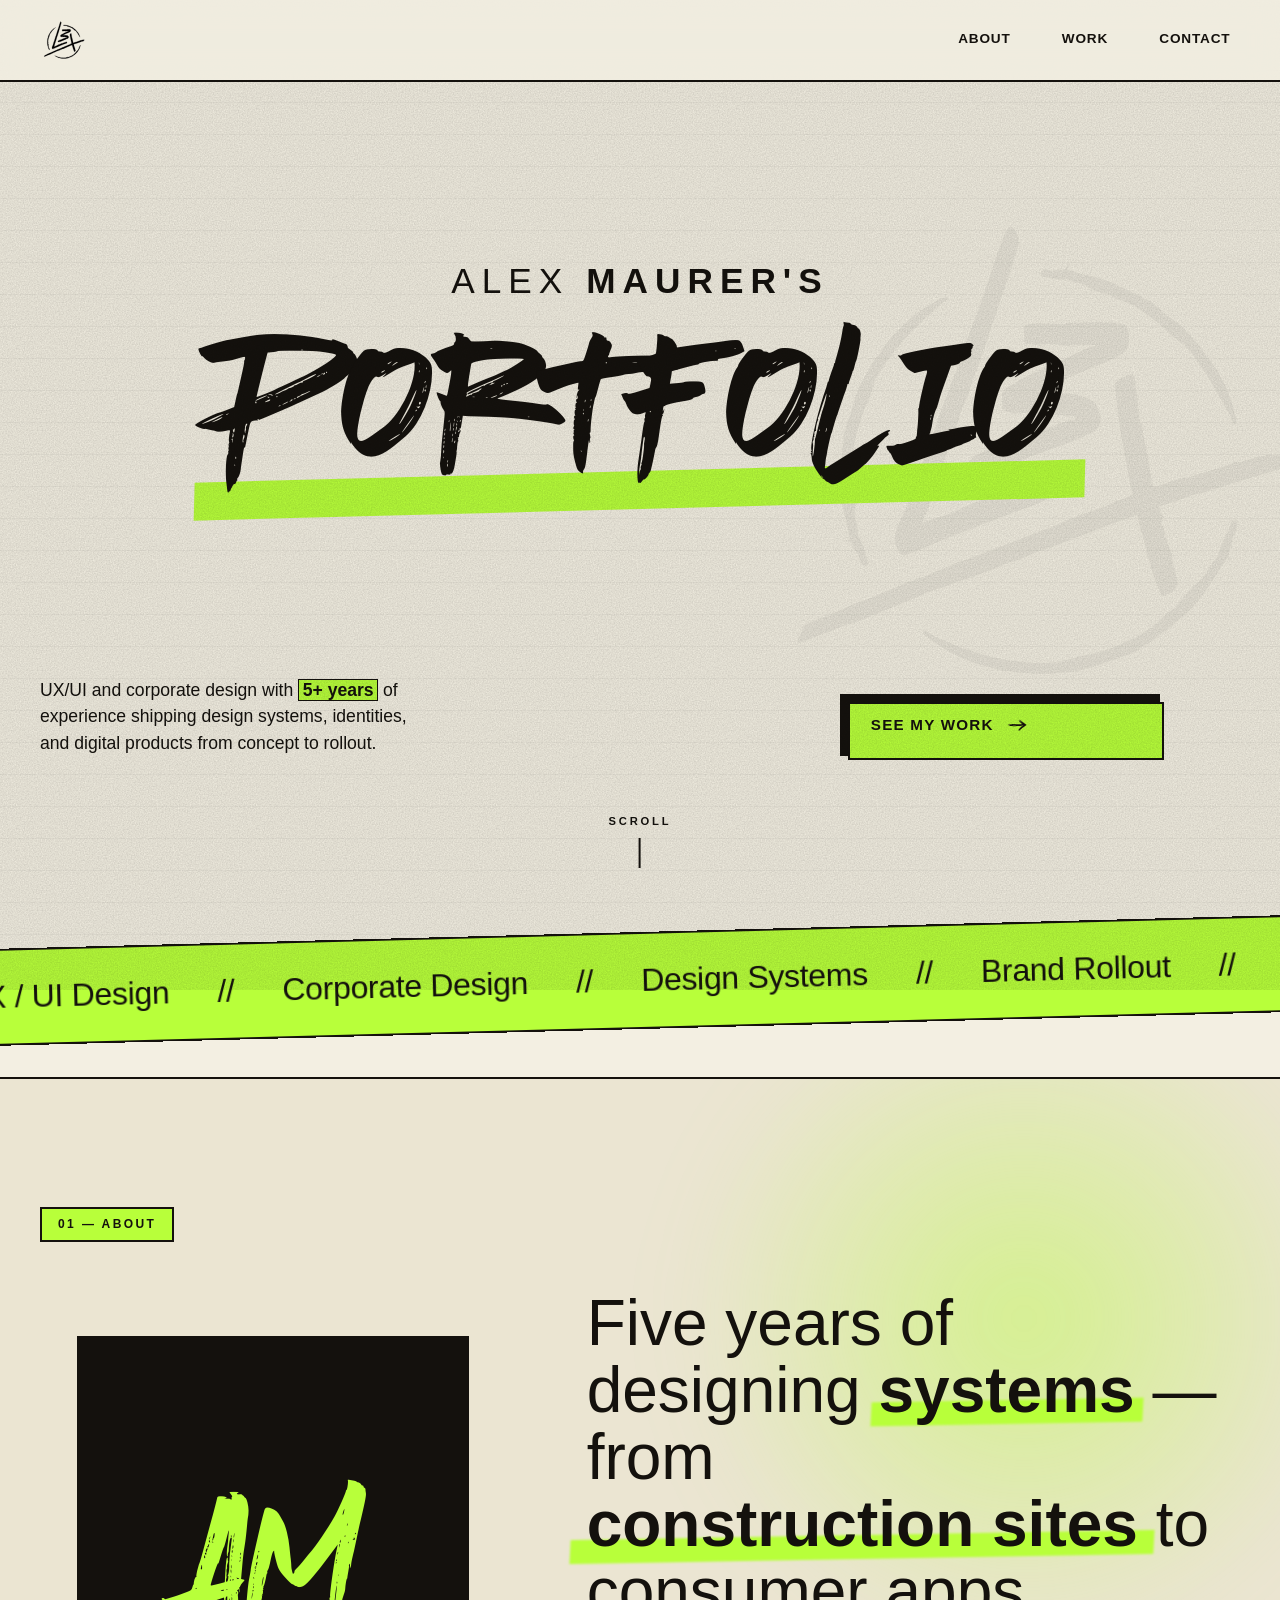
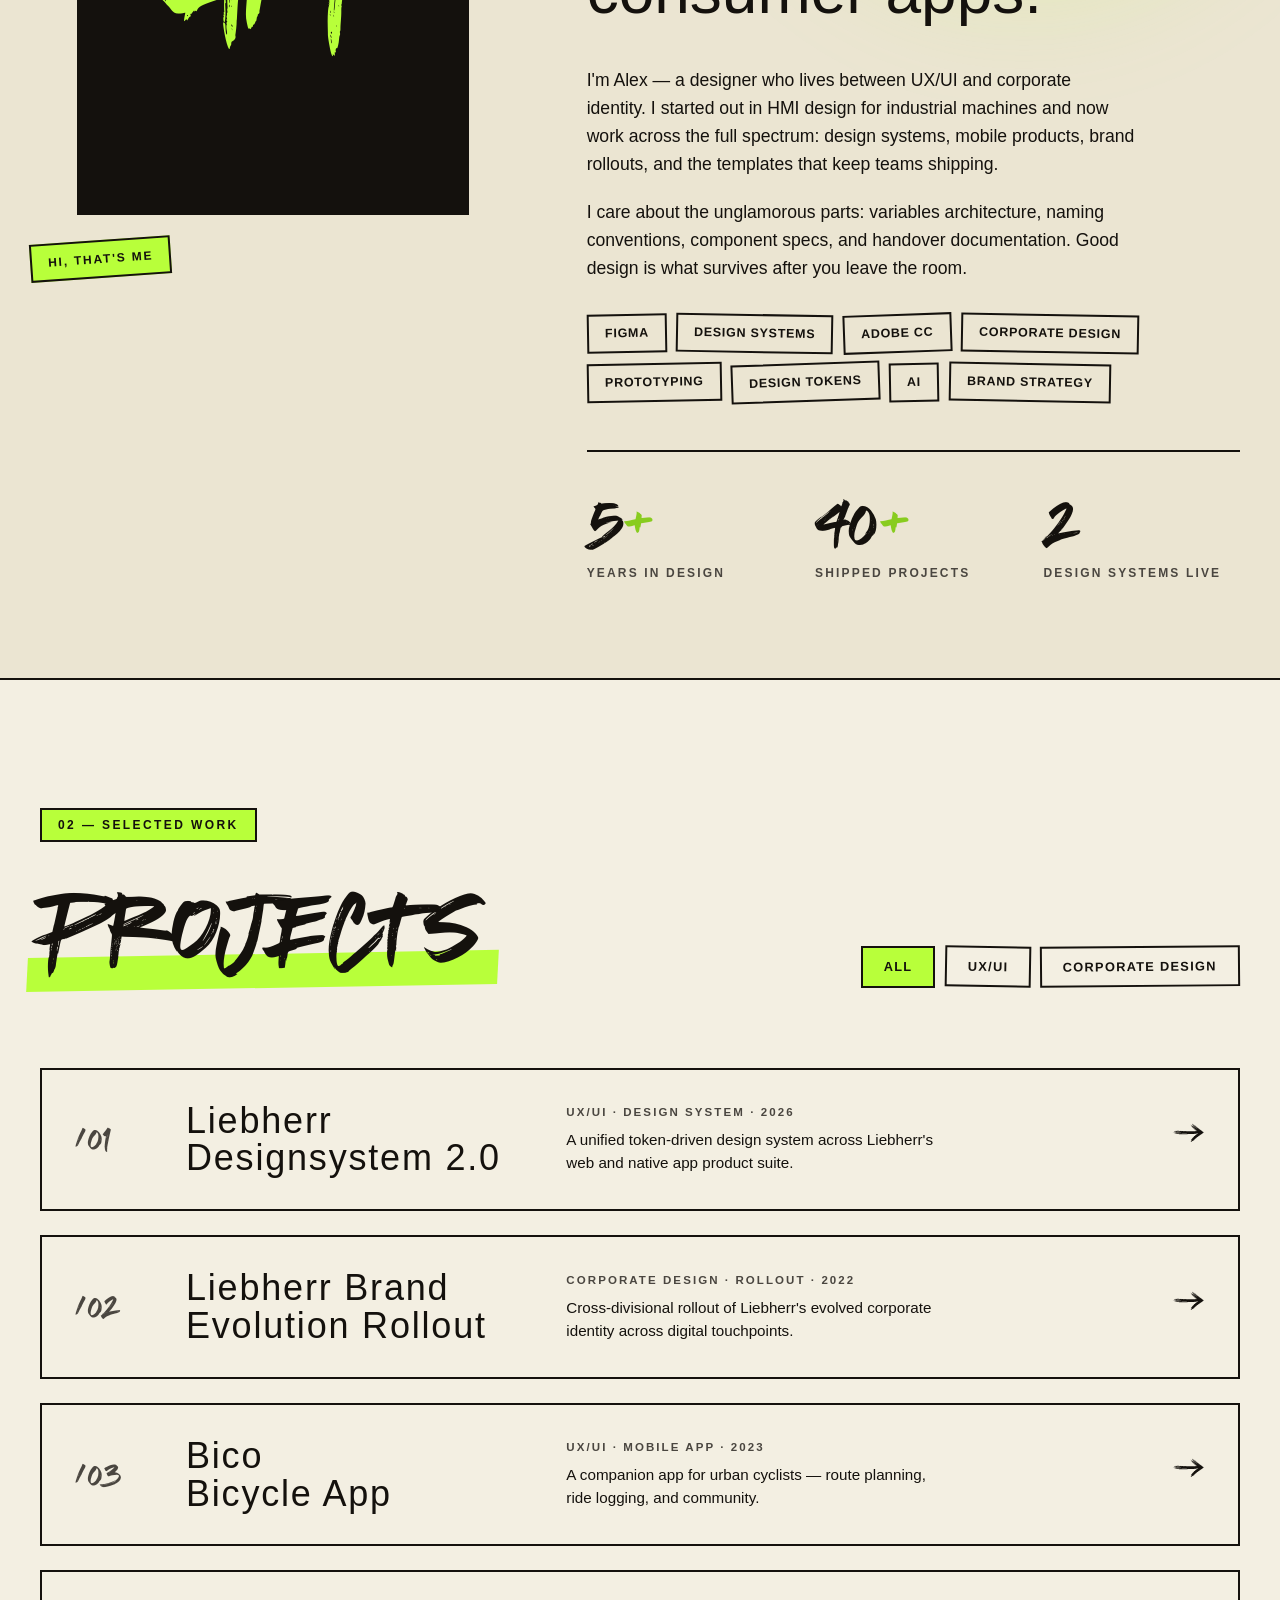
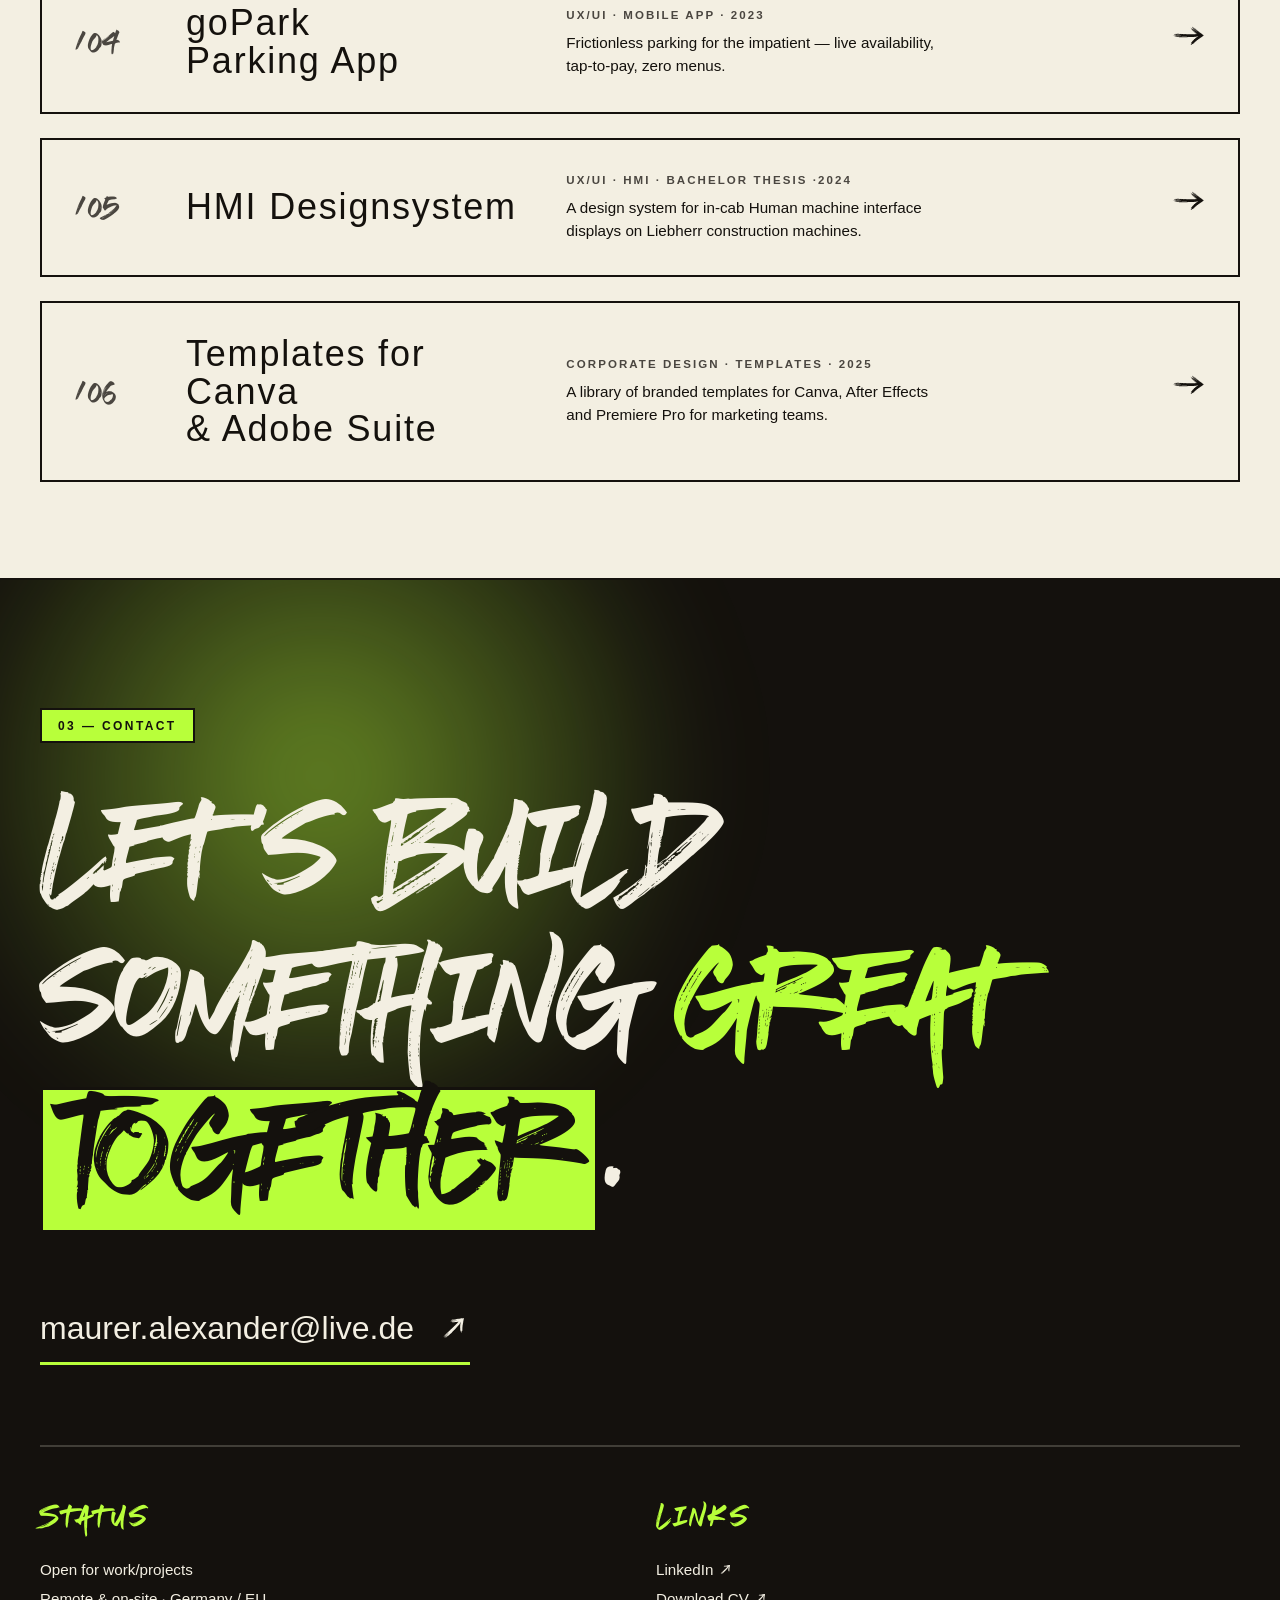
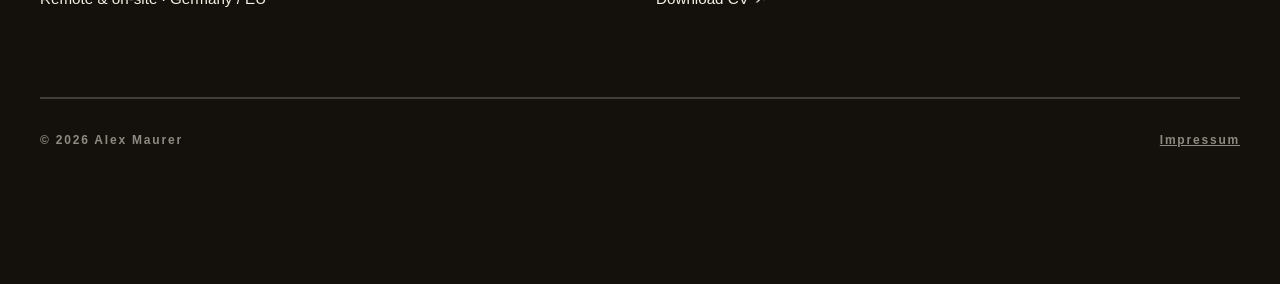
==== commit 43aea663: "marquee fix" ====
--- a/index.html
+++ b/index.html
@@ -53,18 +53,20 @@
 <!-- MARQUEE (tape strip) -->
 <div class="marquee">
   <div class="marquee-track">
-    <span>UX / UI Design</span><span class="circle">●</span>
-    <span>Corporate Design</span><span class="circle">●</span>
-    <span>Design Systems</span><span class="circle">●</span>
-    <span>Brand Rollout</span><span class="circle">●</span>
-    <span>Mobile Apps</span><span class="circle">●</span>
-    <span>HMI Design</span><span class="circle">●</span>
-    <span>UX / UI Design</span><span class="circle">●</span>
-    <span>Corporate Design</span><span class="circle">●</span>
-    <span>Design Systems</span><span class="circle">●</span>
-    <span>Brand Rollout</span><span class="circle">●</span>
-    <span>Mobile Apps</span><span class="circle">●</span>
-    <span>HMI Design</span><span class="circle">●</span>
+    <span>UX / UI Design</span><span class="dash">//</span>
+    <span>Corporate Design</span><span class="dash">//</span>
+    <span>Design Systems</span><span class="dash">//</span>
+    <span>Brand Rollout</span><span class="dash">//</span>
+    <span>Mobile Apps</span><span class="dash">//</span>
+    <span>HMI Design</span><span class="dash">//</span>
+    <span>Branding</span><span class="dash">//</span>
+    <span>UX / UI Design</span><span class="dash">//</span>
+    <span>Corporate Design</span><span class="dash">//</span>
+    <span>Design Systems</span><span class="dash">//</span>
+    <span>Brand Rollout</span><span class="dash">//</span>
+    <span>Mobile Apps</span><span class="dash">//</span>
+    <span>HMI Design</span><span class="dash">//</span>
+    <span>Branding</span><span class="dash">//</span>
   </div>
 </div>
 
@@ -124,7 +126,7 @@
     <div class="section-label reveal">02 — Selected Work</div>
     <div class="work-header">
       <h2 class="reveal">
-        Projects, <span class="green-mark">recent first</span>.
+        <span class="green-mark">Projects</span>
       </h2>
       <div class="work-filter reveal reveal-delay-1">
         <button class="filter-btn active" data-filter="all">All</button>
@@ -154,7 +156,7 @@
         <div class="project-arrow"><span class="arrow-icon" aria-hidden="true"></span></div>
       </a>
 
-      <a href="sites/case-bico.html" class="project reveal" data-cat="ux" data-label="Bico — Bicycle App" data-preview="content/projects/Designsystem/Designsystem-teaser.png">
+      <a href="sites/case-bico.html" class="project reveal" data-cat="ux" data-label="Bico — Bicycle App" data-preview="content/projects/Bico/Teaser-Bico.png">
         <div class="project-num">/03</div>
         <div class="project-title">Bico<br/>Bicycle App</div>
         <div class="project-meta">
--- a/styles.css
+++ b/styles.css
@@ -448,12 +448,12 @@
   gap: 3rem;
   animation: marquee 28s linear infinite;
   white-space: nowrap;
-  font-family: 'Quakerhack';
-  font-size: 2.5rem;
-  font-weight: 400;
+  font-family: 'Space Grotesk', sans-serif;
+  font-size: 2rem;
+  font-weight: 500;
   letter-spacing: -0.01em;
 }
-.marquee-track .circle {
+.marquee-track .dash {
   display: inline-block;
   color: var(--ink);
 }
@@ -903,7 +903,7 @@
 }
 .contact-mail:hover {
   color: var(--green);
-  gap: 2.5rem;
+  gap: 2rem;
 }
 
 .contact-grid {
@@ -1539,7 +1539,7 @@
 .case-footer h4 .green-word { color: var(--green); }
 .case-footer-mail {
   font-family: 'Space Grotesk', sans-serif;
-  font-size: 1.8rem;
+  font-size: clamp(1rem, 3.5vw, 1.5rem);
   color: var(--paper);
   text-decoration: none;
   border-bottom: 3px solid var(--green);
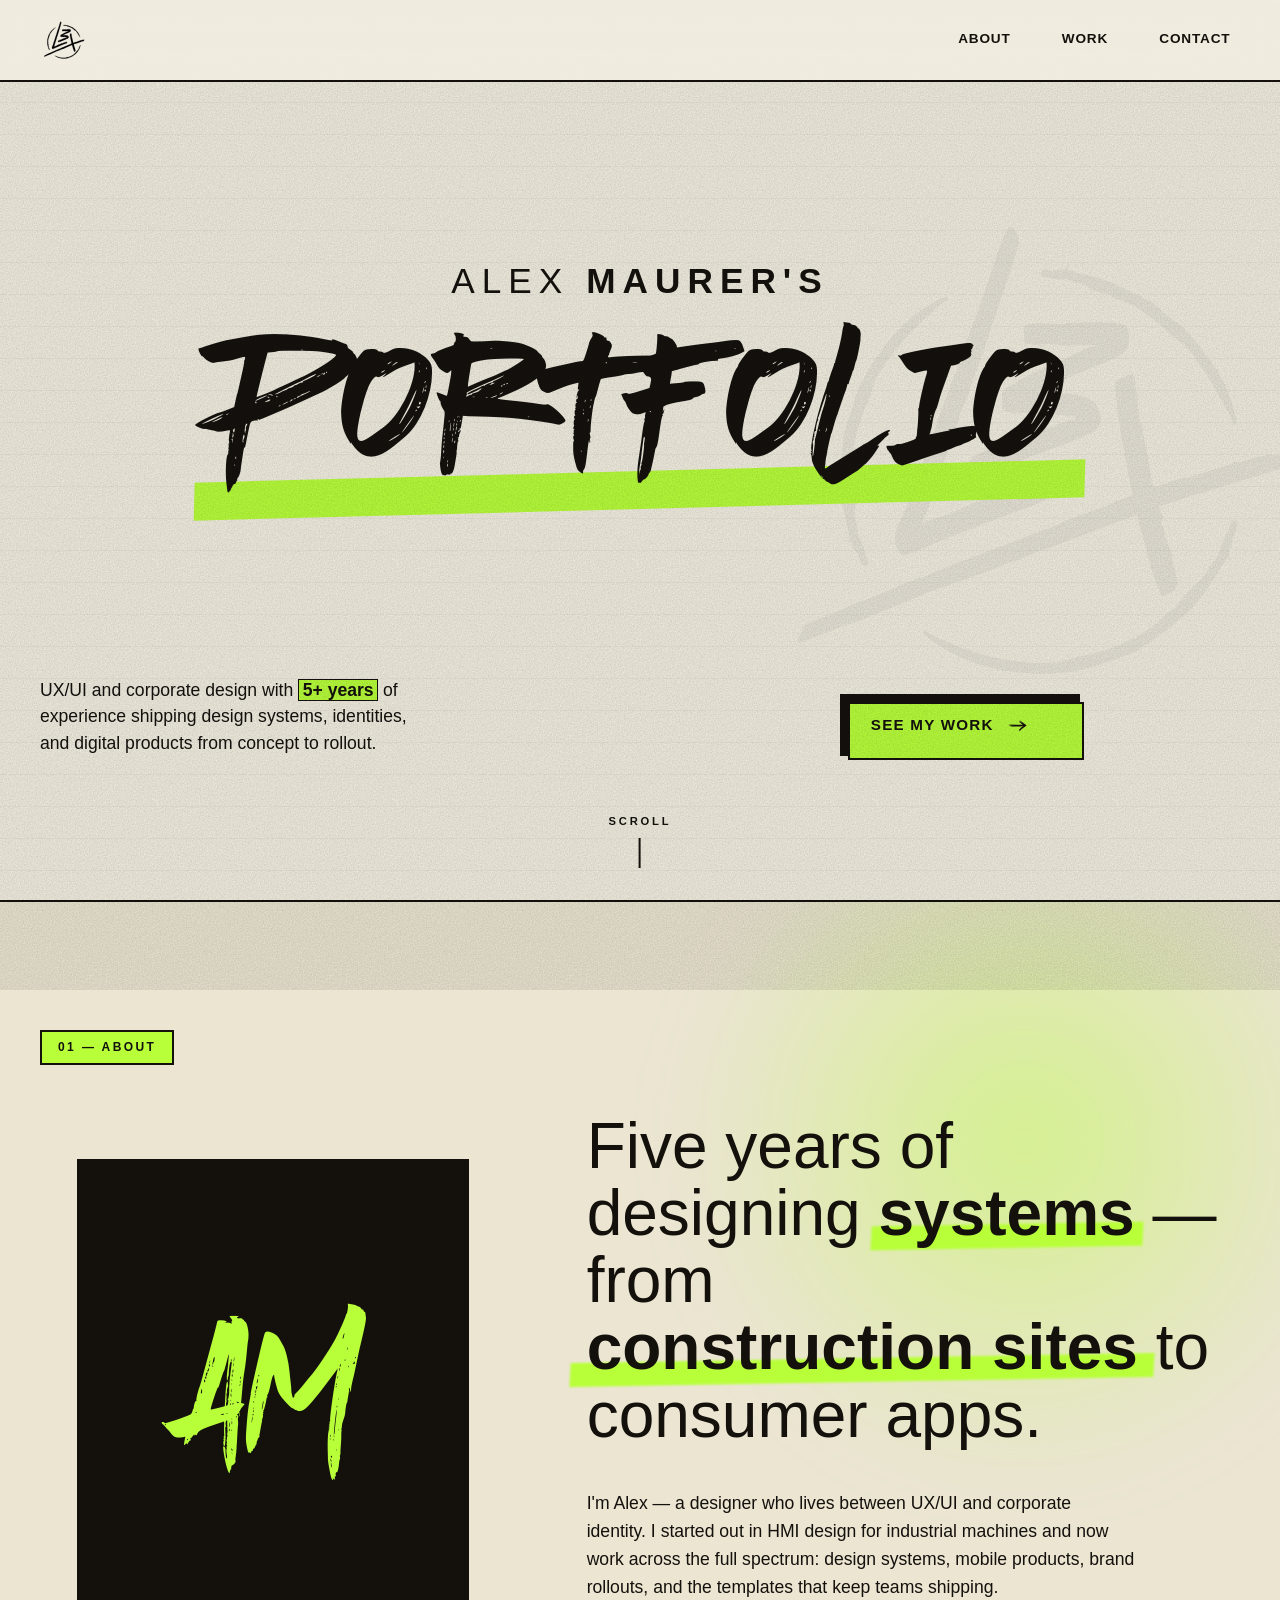
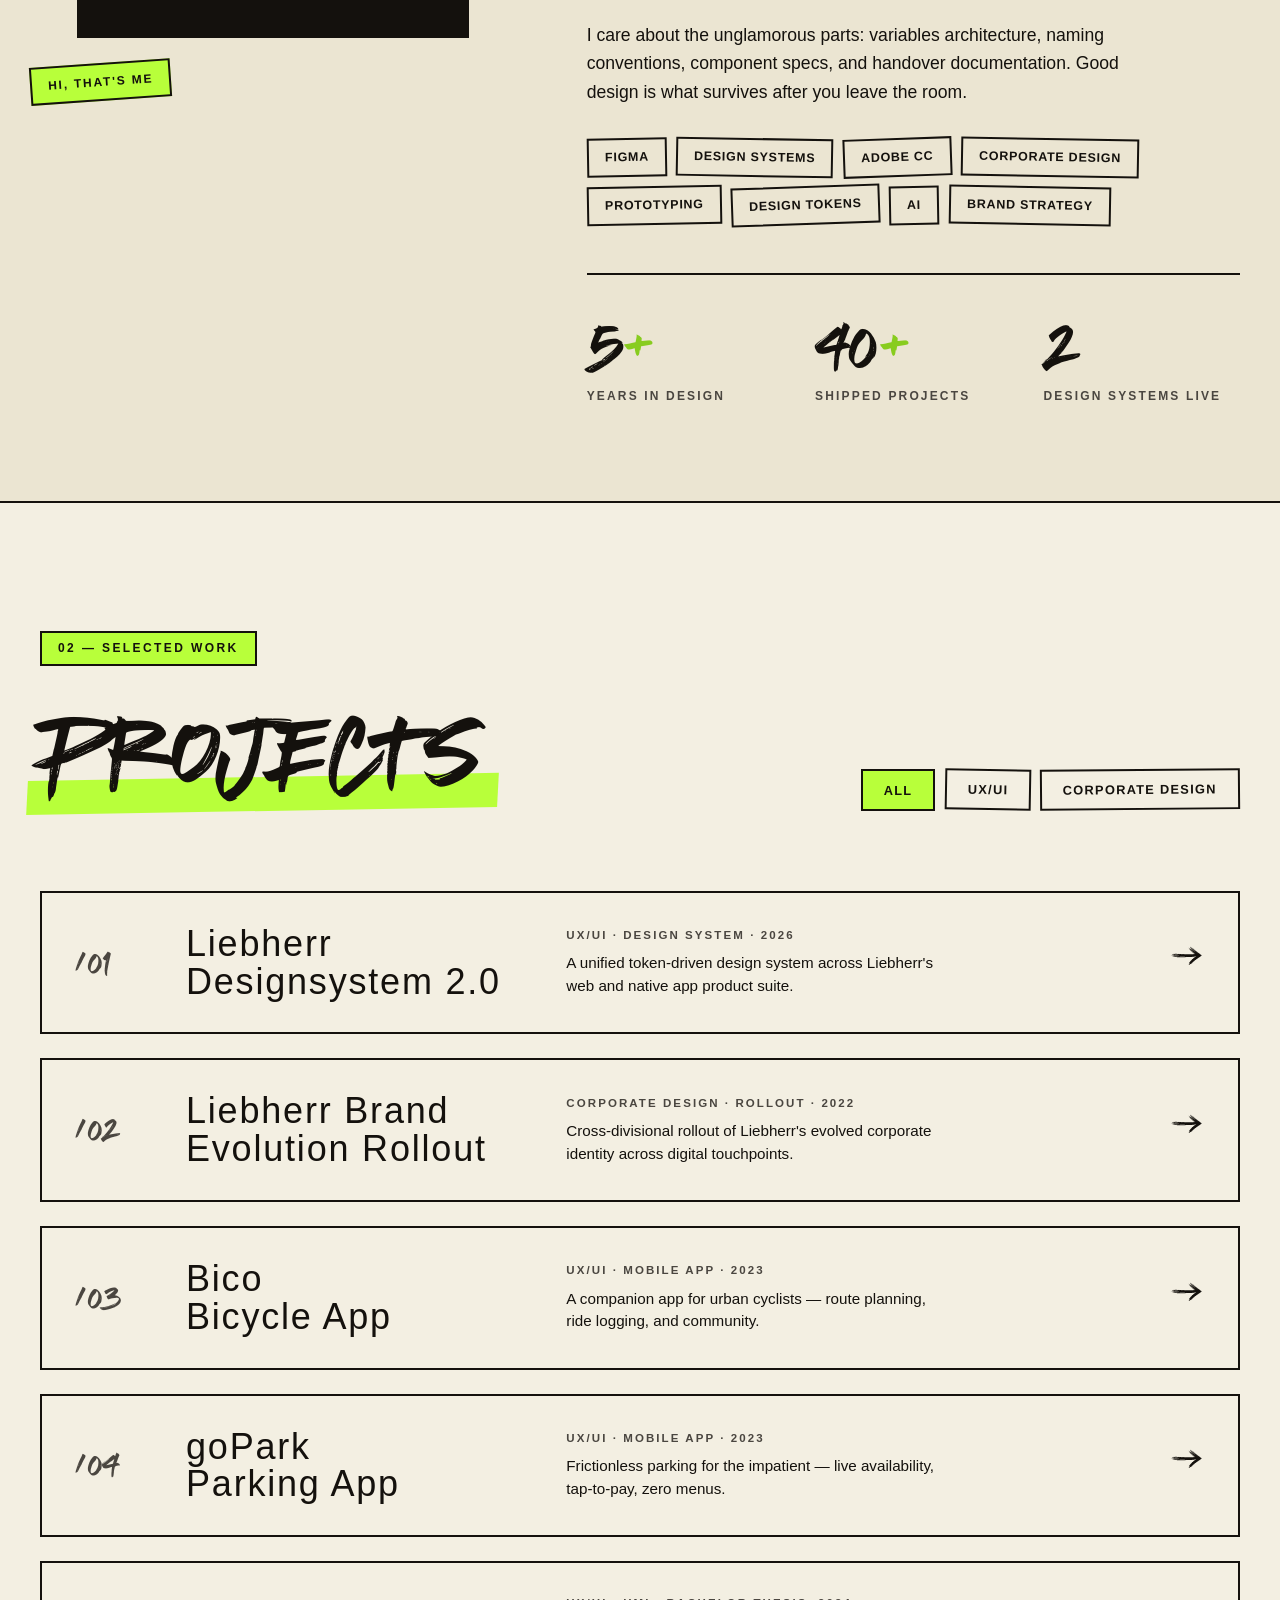
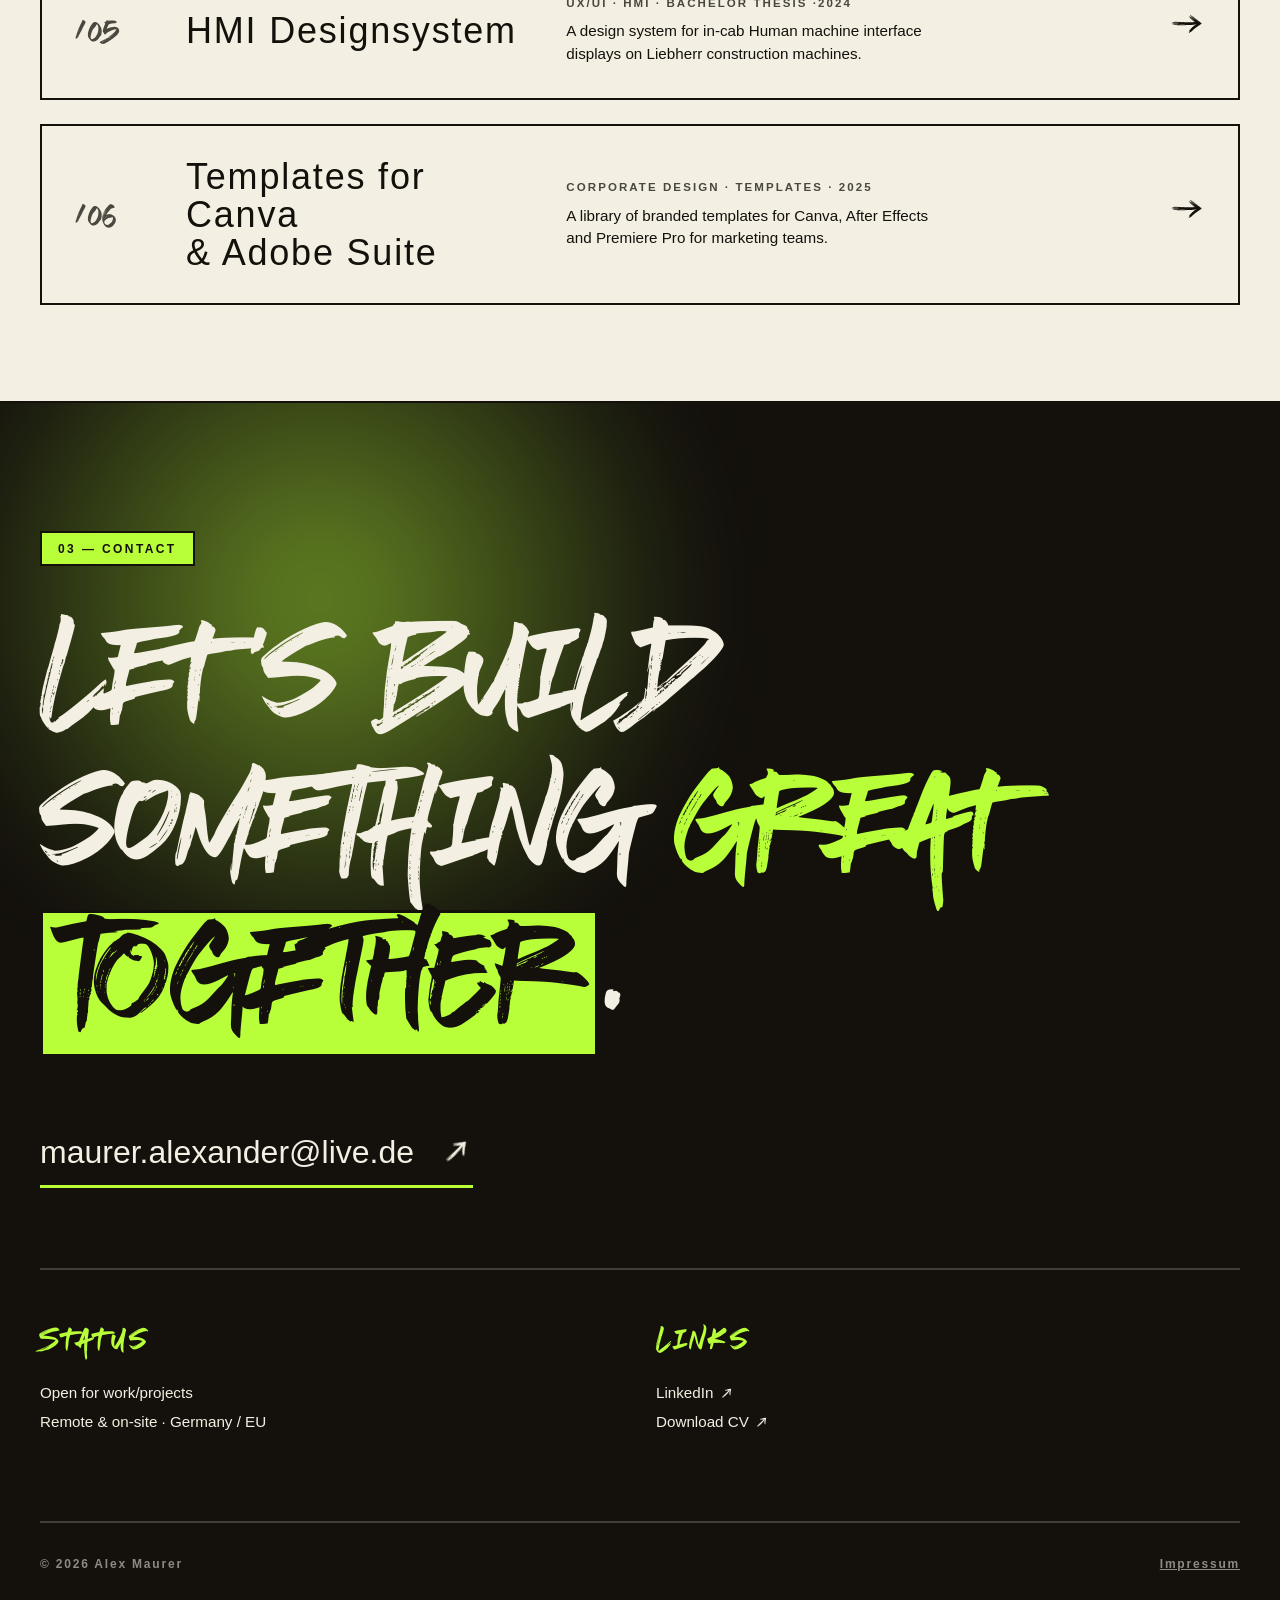
==== commit 08972659: ",arquee removal, headline fixes" ====
--- a/index.html
+++ b/index.html
@@ -50,26 +50,6 @@
   <div class="scroll-indicator">Scroll</div>
 </section>
 
-<!-- MARQUEE (tape strip) -->
-<div class="marquee">
-  <div class="marquee-track">
-    <span>UX / UI Design</span><span class="dash">//</span>
-    <span>Corporate Design</span><span class="dash">//</span>
-    <span>Design Systems</span><span class="dash">//</span>
-    <span>Brand Rollout</span><span class="dash">//</span>
-    <span>Mobile Apps</span><span class="dash">//</span>
-    <span>HMI Design</span><span class="dash">//</span>
-    <span>Branding</span><span class="dash">//</span>
-    <span>UX / UI Design</span><span class="dash">//</span>
-    <span>Corporate Design</span><span class="dash">//</span>
-    <span>Design Systems</span><span class="dash">//</span>
-    <span>Brand Rollout</span><span class="dash">//</span>
-    <span>Mobile Apps</span><span class="dash">//</span>
-    <span>HMI Design</span><span class="dash">//</span>
-    <span>Branding</span><span class="dash">//</span>
-  </div>
-</div>
-
 <!-- ABOUT -->
 <section id="about">
   <div class="container">
--- a/styles.css
+++ b/styles.css
@@ -23,7 +23,9 @@
 
 * { margin: 0; padding: 0; box-sizing: border-box; }
 
-html { scroll-behavior: smooth; scroll-padding-top: 80px; }
+/* clip (not hidden): mobile browsers ignore overflow-x:hidden on body, so
+   anything bleeding past the viewport edges would cause a sideways scroll */
+html { scroll-behavior: smooth; scroll-padding-top: 80px; overflow-x: clip; }
 
 body {
   font-family: 'Space Grotesk', sans-serif;
@@ -31,7 +33,8 @@
   color: var(--ink);
   font-weight: 400;
   line-height: 1.5;
-  overflow-x: hidden;
+  overflow-x: hidden; /* fallback for browsers without clip */
+  overflow-x: clip;
   position: relative;
 }
 
@@ -259,7 +262,7 @@
 h1.hero-title {
   font-family: 'Quakerhack';
   font-weight: 400;
-  font-size: clamp(4rem, 15vw, 16rem);
+  font-size: clamp(6rem, 15vw, 16rem);
   line-height: 0.92;
   letter-spacing: 0.025em;
   margin-bottom: 5rem;
@@ -366,7 +369,7 @@
 
 .hero-cta {
   display: inline-flex;
-  width: 20rem;
+  width: 15rem;
   align-items: center;
   gap: 0.75rem;
   font-family: 'Space Grotesk', sans-serif;
@@ -395,7 +398,7 @@
   transition: transform 0.3s ease;
 }
 .hero-cta:hover {
-  gap: 1.2rem;
+  gap: 1rem;
   background: var(--green);
   color: var(--ink);
   transform: rotate(-1deg) translate(3px, 3px);
@@ -428,38 +431,6 @@
 @keyframes bob {
   0%, 100% { transform: translate(-50%, 0); opacity: 0.7; }
   50% { transform: translate(-50%, 8px); opacity: 1; }
-}
-
-/* ============ MARQUEE (tape strip) ============ */
-.marquee {
-  background: var(--green);
-  color: var(--ink);
-  overflow: hidden;
-  padding: 1.4rem 0;
-  border-top: 2px solid var(--ink);
-  border-bottom: 2px solid var(--ink);
-  position: relative;
-  z-index: 4;
-  transform: rotate(-1.5deg);
-  margin: 2rem -3% 3rem;
-}
-.marquee-track {
-  display: flex;
-  gap: 3rem;
-  animation: marquee 28s linear infinite;
-  white-space: nowrap;
-  font-family: 'Space Grotesk', sans-serif;
-  font-size: 2rem;
-  font-weight: 500;
-  letter-spacing: -0.01em;
-}
-.marquee-track .dash {
-  display: inline-block;
-  color: var(--ink);
-}
-@keyframes marquee {
-  0% { transform: translateX(0); }
-  100% { transform: translateX(-50%); }
 }
 
 /* ============ SECTION LABELS (tape) ============ */
@@ -987,13 +958,15 @@
 .arrow-icon {
   --arrow-svg: url('content/icons/arrow.svg');
   display: inline-block;
-  width: 1em;
-  height: 1em;
+  width: 1.1em;
+  height: 1.1em;
   flex-shrink: 0;
-  vertical-align: -0.15em;
+  vertical-align: -0.2em;
   background-color: currentColor;
-  -webkit-mask: var(--arrow-svg) center / contain no-repeat;
-          mask: var(--arrow-svg) center / contain no-repeat;
+  -webkit-mask: var(--arrow-svg) center / 90% 90% no-repeat;
+          mask: var(--arrow-svg) center / 90% 90% no-repeat;
+  -webkit-backface-visibility: hidden;
+          backface-visibility: hidden;
 }
 .arrow-icon.is-back { transform: scaleX(-1); }
 .arrow-icon.is-diag { transform: rotate(-45deg); }
@@ -1333,7 +1306,7 @@
   justify-content: center;
 }
 /* brush arrow shaft is ~9.5% of its size — 24px lands near the 2px button outline */
-.gallery-arrow .arrow-icon { width: 24px; height: 24px; }
+.gallery-arrow .arrow-icon { width: 26px; height: 26px; }
 .gallery-arrow:hover {
   background: var(--green);
   transform: translateY(-2px);
@@ -1465,11 +1438,11 @@
   flex-wrap: wrap;
   transition: transform 0.3s ease;
 }
-.next-link:hover { transform: translateX(8px); }
+.next-link:hover { transform: translateX(4px); }
 .next-link h3 {
-  font-family: 'Quakerhack';
-  font-weight: 400;
-  font-size: clamp(2.4rem, 7vw, 6rem);
+  font-family: 'Space Grotesk', sans-serif;
+  font-weight: 600;
+  font-size: clamp(2rem, 7vw, 4rem);
   line-height: 0.95;
   letter-spacing: -0.02em;
 }
@@ -1489,9 +1462,9 @@
   transform: rotate(-1deg);
 }
 .next-arrow {
-  font-family: 'Quakerhack';
-  font-size: 5rem;
+  font-size: 4rem;
   transition: transform 0.4s ease;
+  text-decoration: none;
 }
 .next-link:hover .next-arrow { transform: translateX(15px) rotate(-15deg); color: var(--green-deep); }
 
@@ -1550,7 +1523,7 @@
 
 /* ============ RESPONSIVE ============ */
 @media (max-width: 900px) {
-  nav { padding: 0.75rem 1.25rem; }
+  nav { padding: 0.75rem 1.5rem; }
   .nav-toggle { display: flex; }
   .nav-links {
     position: absolute;
@@ -1570,6 +1543,9 @@
     pointer-events: none;
     transition: opacity 0.25s ease, transform 0.25s ease, visibility 0s linear 0.25s;
   }
+  .next-arrow {
+  font-size: 3rem;
+}
   nav.nav-open .nav-links {
     opacity: 1;
     visibility: visible;
@@ -1593,7 +1569,6 @@
   footer { flex-direction: column; gap: 1rem; }
   .scroll-indicator { display: none; }
   .project-preview { display: none; }
-  .marquee-track { font-size: 1.6rem; gap: 2rem; }
   .hero-splat { width: 90vw; height: 90vw; }
 
   .case-hero { padding: 7rem 1.25rem 3rem; }
@@ -1620,7 +1595,7 @@
   #galleryNext { grid-area: next; }
   .gallery-counter { grid-area: count; text-align: center; font-size: 1.25rem; min-width: 4.5ch; }
   .gallery-arrow { width: 44px; height: 44px; }
-  .gallery-arrow .arrow-icon { width: 20px; height: 20px; }
+  .gallery-arrow .arrow-icon { width: 22px; height: 22px; }
   .next-project { padding: 4rem 1.25rem; }
   .case-footer { padding: 3rem 1.25rem 2rem; }
   .case-footer-grid { flex-direction: column; align-items: flex-start; }
@@ -1632,7 +1607,7 @@
   .hero-meta { flex-direction: column; gap: 0.5rem; align-items: flex-start; margin: none;}
   .case-info-grid { grid-template-columns: 1fr; }
   .gallery-arrow { width: 40px; height: 40px; }
-  .gallery-arrow .arrow-icon { width: 18px; height: 18px; }
+  .gallery-arrow .arrow-icon { width: 20px; height: 20px; }
   .gallery-dot { width: 22px; }
   .gallery-dot.active { width: 36px; }
   .play-btn { width: 70px; height: 70px; font-size: 1.6rem; }
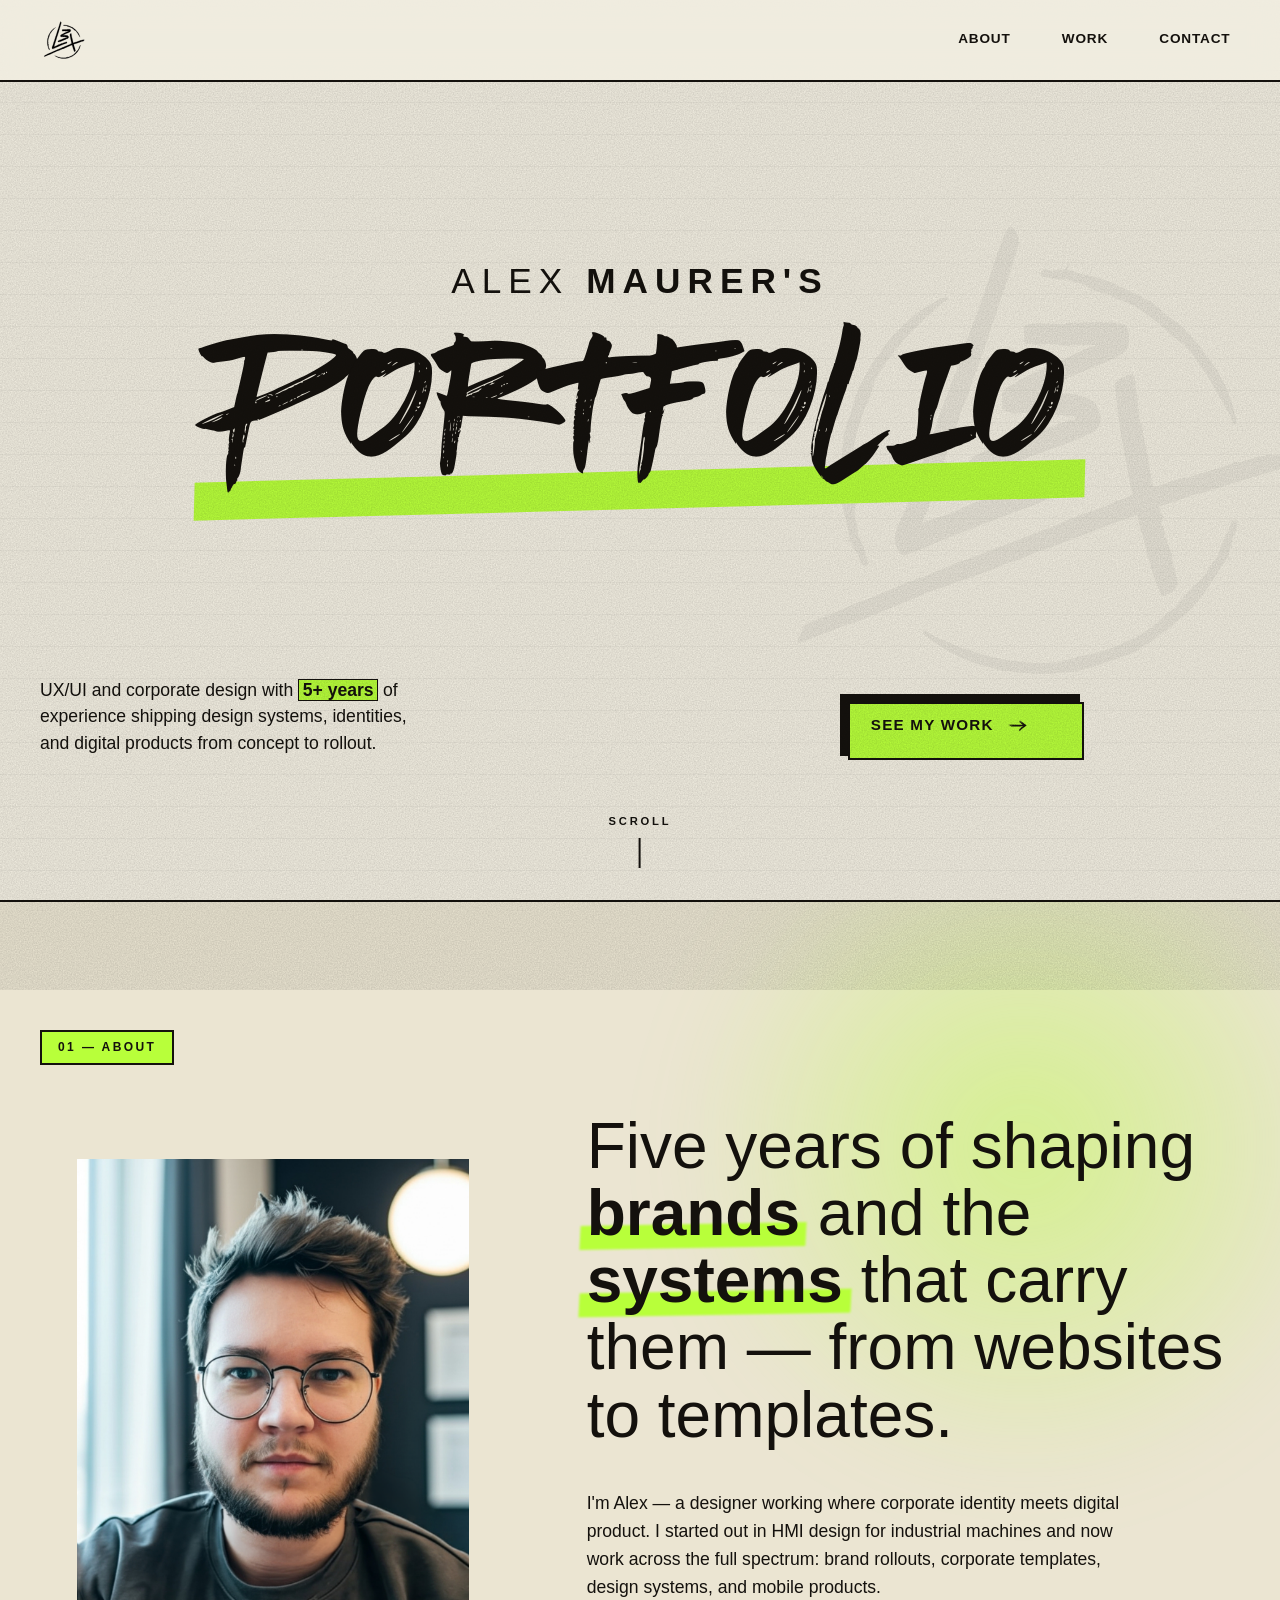
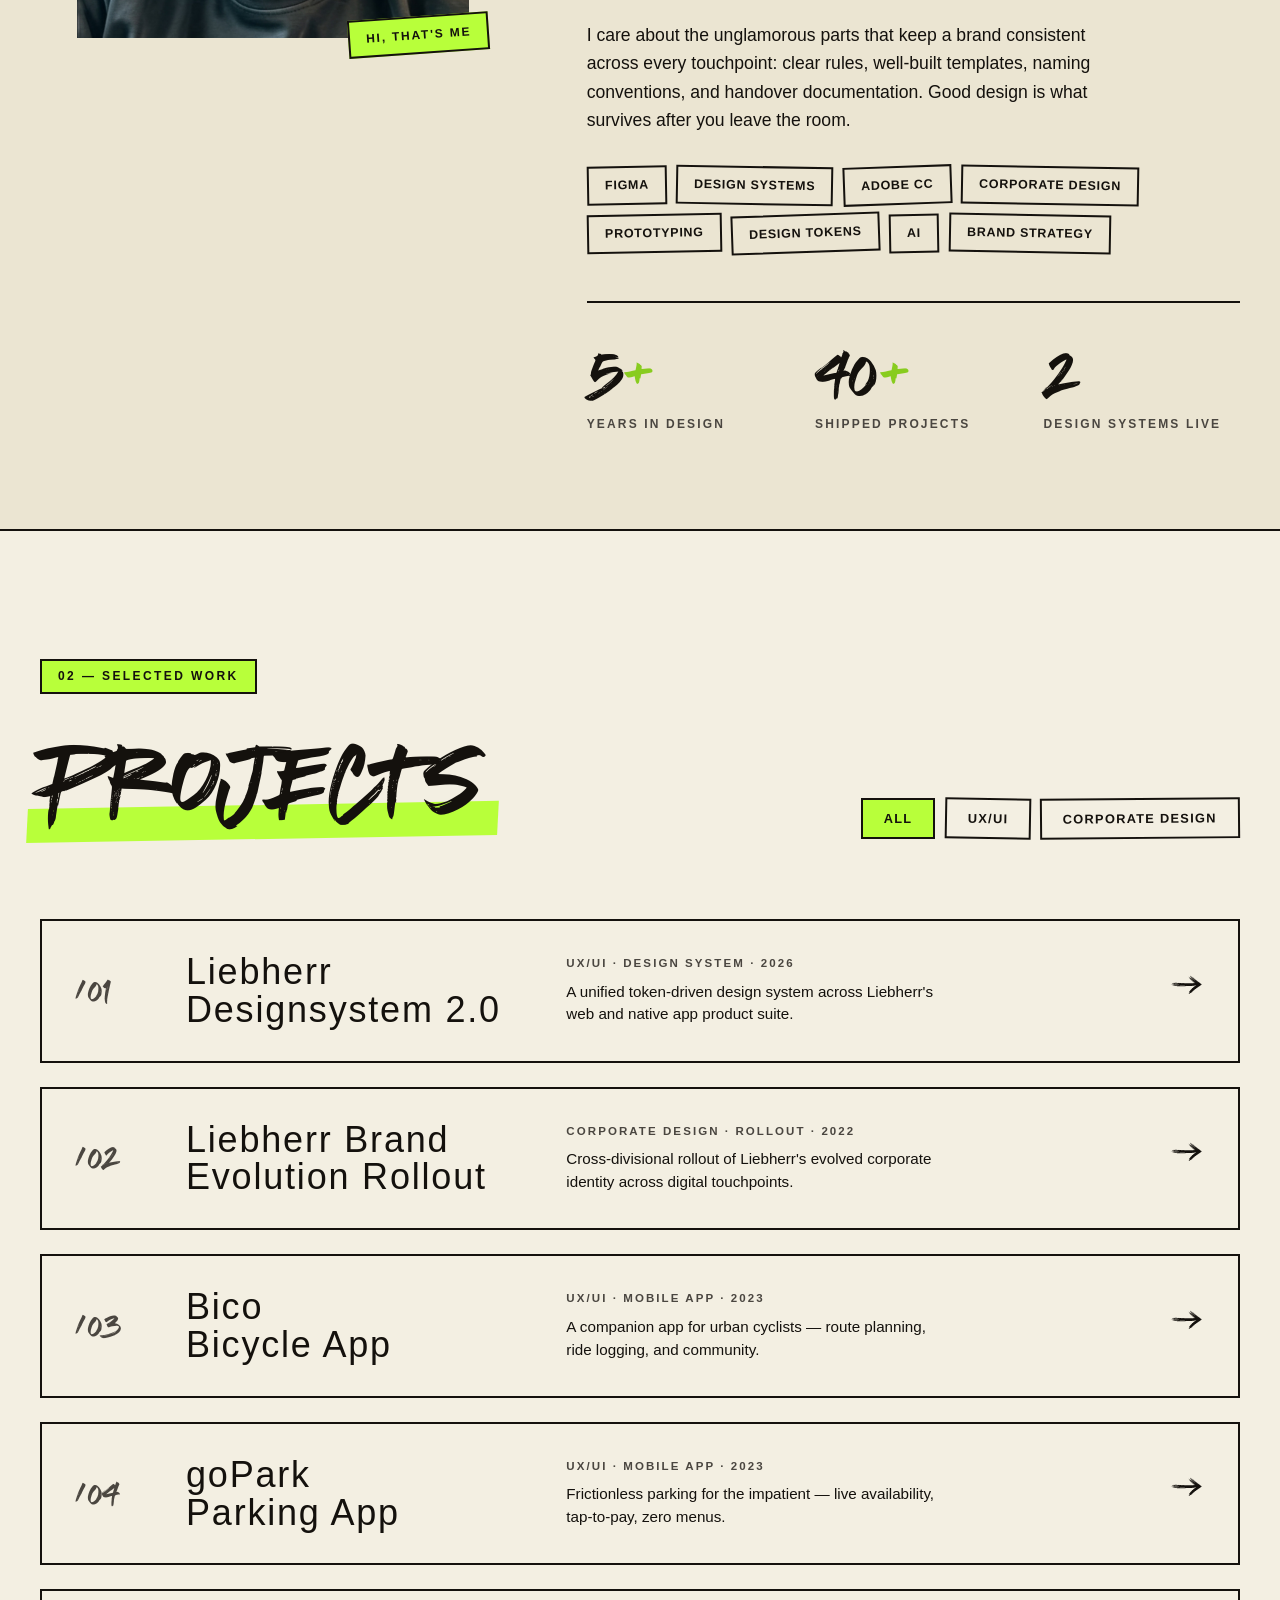
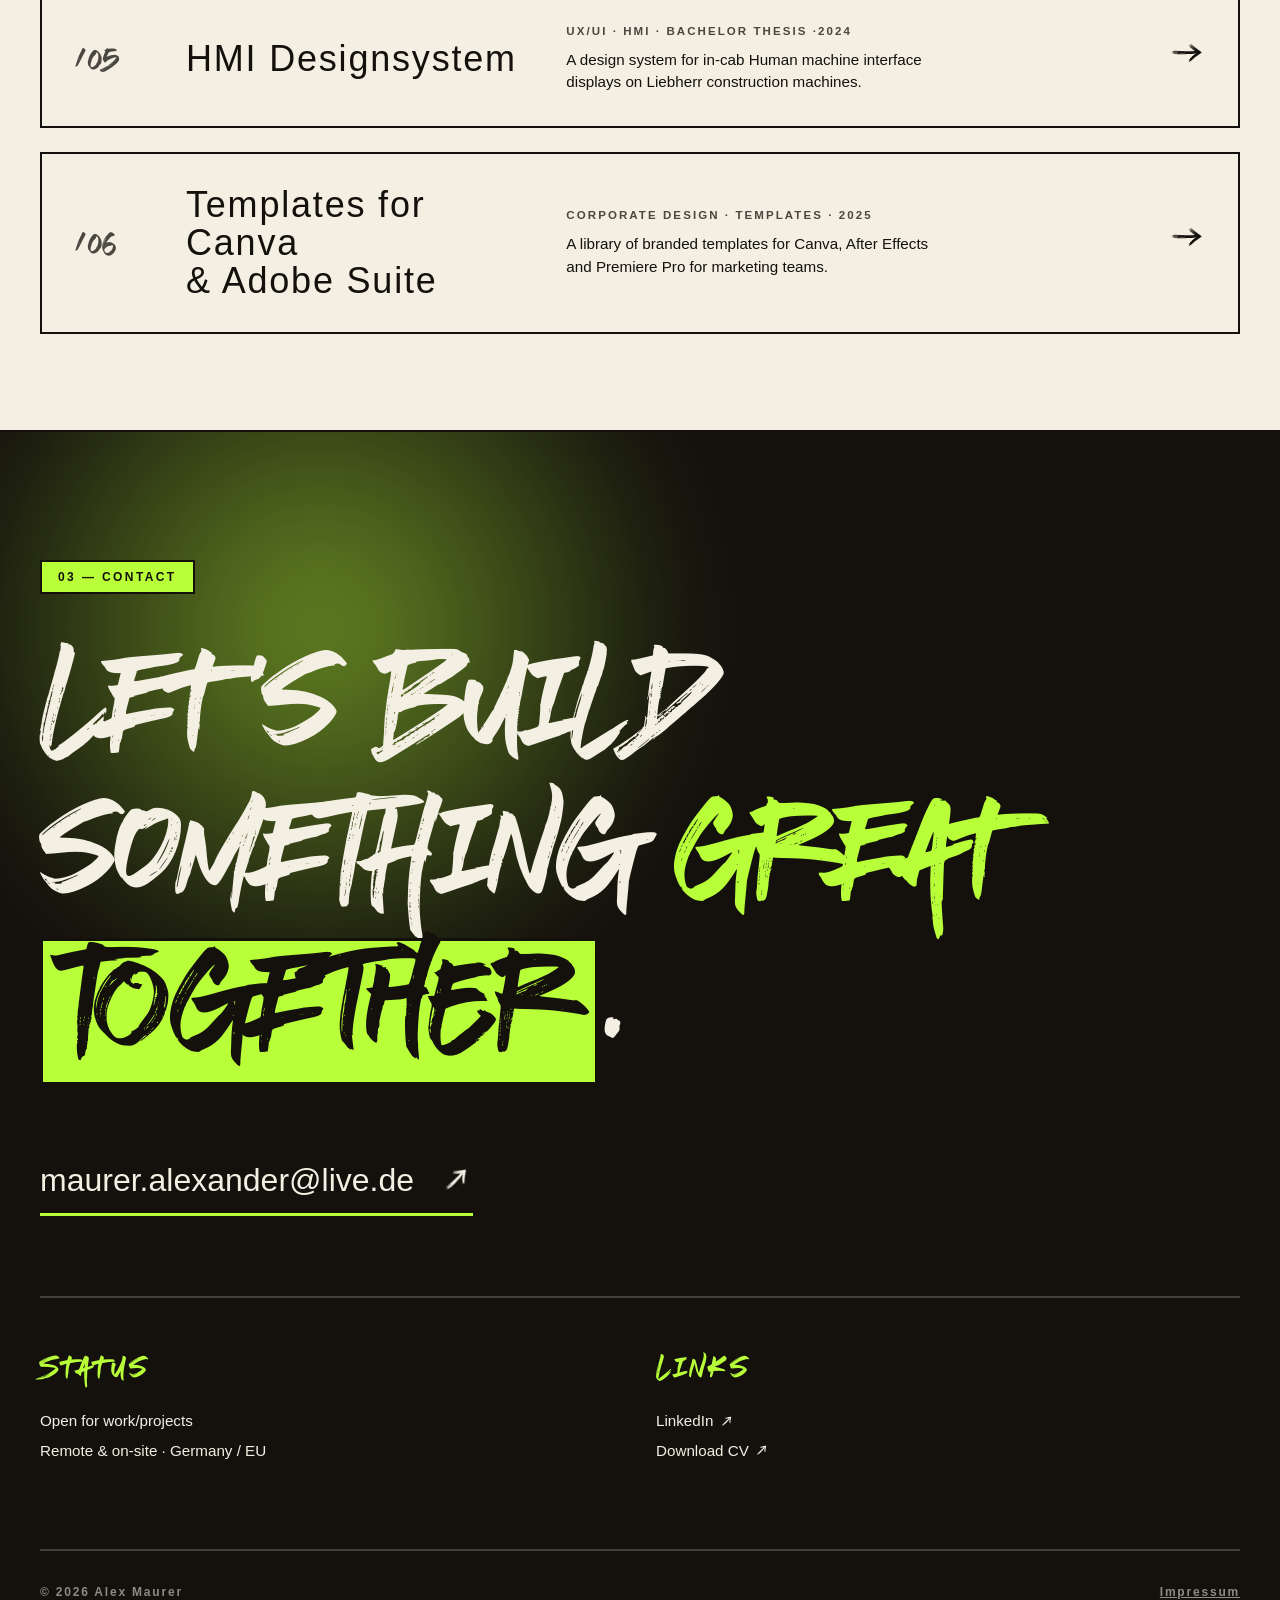
==== commit 6e6afe19: "added portrait, fixed gallery num" ====
--- a/index.html
+++ b/index.html
@@ -56,18 +56,18 @@
     <div class="section-label green reveal">01 — About</div>
     <div class="about-grid">
       <div class="about-portrait reveal">
-        <div class="about-portrait-inner"></div>
+        <div class="about-portrait-inner"><img src="content/images/Alex-Maurer.png" alt="Alex Maurer"></div>
         <span class="portrait-tag">Hi, that's me</span>
       </div>
       <div class="about-text">
         <h2 class="reveal">
-          Five years of designing <span class="green-mark"><b>systems</b></span> — from <span class="green-mark"><b>construction sites</b></span> to consumer apps.
+          Five years of shaping <span class="green-mark"><b>brands</b></span> and the <span class="green-mark"><b>systems</b></span> that carry them — from websites to templates.
         </h2>
         <p class="reveal reveal-delay-1">
-          I'm Alex — a designer who lives between UX/UI and corporate identity. I started out in HMI design for industrial machines and now work across the full spectrum: design systems, mobile products, brand rollouts, and the templates that keep teams shipping.
+          I'm Alex — a designer working where corporate identity meets digital product. I started out in HMI design for industrial machines and now work across the full spectrum: brand rollouts, corporate templates, design systems, and mobile products.
         </p>
         <p class="reveal reveal-delay-2">
-          I care about the unglamorous parts: variables architecture, naming conventions, component specs, and handover documentation. Good design is what survives after you leave the room.
+          I care about the unglamorous parts that keep a brand consistent across every touchpoint: clear rules, well-built templates, naming conventions, and handover documentation. Good design is what survives after you leave the room.
         </p>
 
         <div class="skill-tags reveal reveal-delay-3">
--- a/styles.css
+++ b/styles.css
@@ -517,18 +517,19 @@
   z-index: 1;
   overflow: hidden;
 }
-.about-portrait-inner::after {
-  content: 'AM';
-  font-family: 'Quakerhack';
-  font-size: 11rem;
-  color: var(--green);
-  letter-spacing: -0.03em;
-  line-height: 1;
+.about-portrait-inner img {
+  width: 100%;
+  height: 100%;
+  object-fit: cover;          /* fill the frame, crop overflow instead of distorting */
+  object-position: 50% 20%;   /* keep the face in frame when cropping */
+  display: block;
 }
 .portrait-tag {
   position: absolute;
-  bottom: -5px;
-  left: -10px;
+  /* overlaps the bottom-right corner of .about-portrait-inner (inset 8% / 10%) */
+  bottom: calc(10% - 1rem);
+  right: calc(8% - 1.25rem);
+  white-space: nowrap;
   background: var(--green);
   color: var(--ink);
   padding: 0.5rem 1rem;
@@ -1258,15 +1259,6 @@
   padding: 0 2rem;
   position: relative;
   z-index: 2;
-}
-.gallery-slide-num {
-  position: absolute;
-  top: 1.2rem;
-  left: 1.2rem;
-  font-family: 'Quakerhack';
-  font-size: 1.2rem;
-  color: var(--ink);
-  z-index: 3;
 }
 .gallery-slide-caption {
   position: absolute;
@@ -1560,7 +1552,6 @@
   .hero-bottom { grid-template-columns: 1fr; gap: 1.5rem; }
   .about-grid { grid-template-columns: 1fr; gap: 3rem; }
   .about-portrait { max-width: 320px; }
-  .about-portrait-inner::after { font-size: 6rem; }
   .about-stats { grid-template-columns: repeat(2, 1fr); gap: 1.5rem; }
   .stat-num { font-size: 2.8rem; }
   .project { grid-template-columns: 60px 1fr 50px; padding: 1.5rem; }
@@ -1608,6 +1599,7 @@
   .case-info-grid { grid-template-columns: 1fr; }
   .gallery-arrow { width: 40px; height: 40px; }
   .gallery-arrow .arrow-icon { width: 20px; height: 20px; }
+  .gallery-slide-caption { bottom: 0.6rem; left: 0.6rem; padding: 0.25rem 0.55rem; font-size: 0.5rem; letter-spacing: 0.1em; }
   .gallery-dot { width: 22px; }
   .gallery-dot.active { width: 36px; }
   .play-btn { width: 70px; height: 70px; font-size: 1.6rem; }
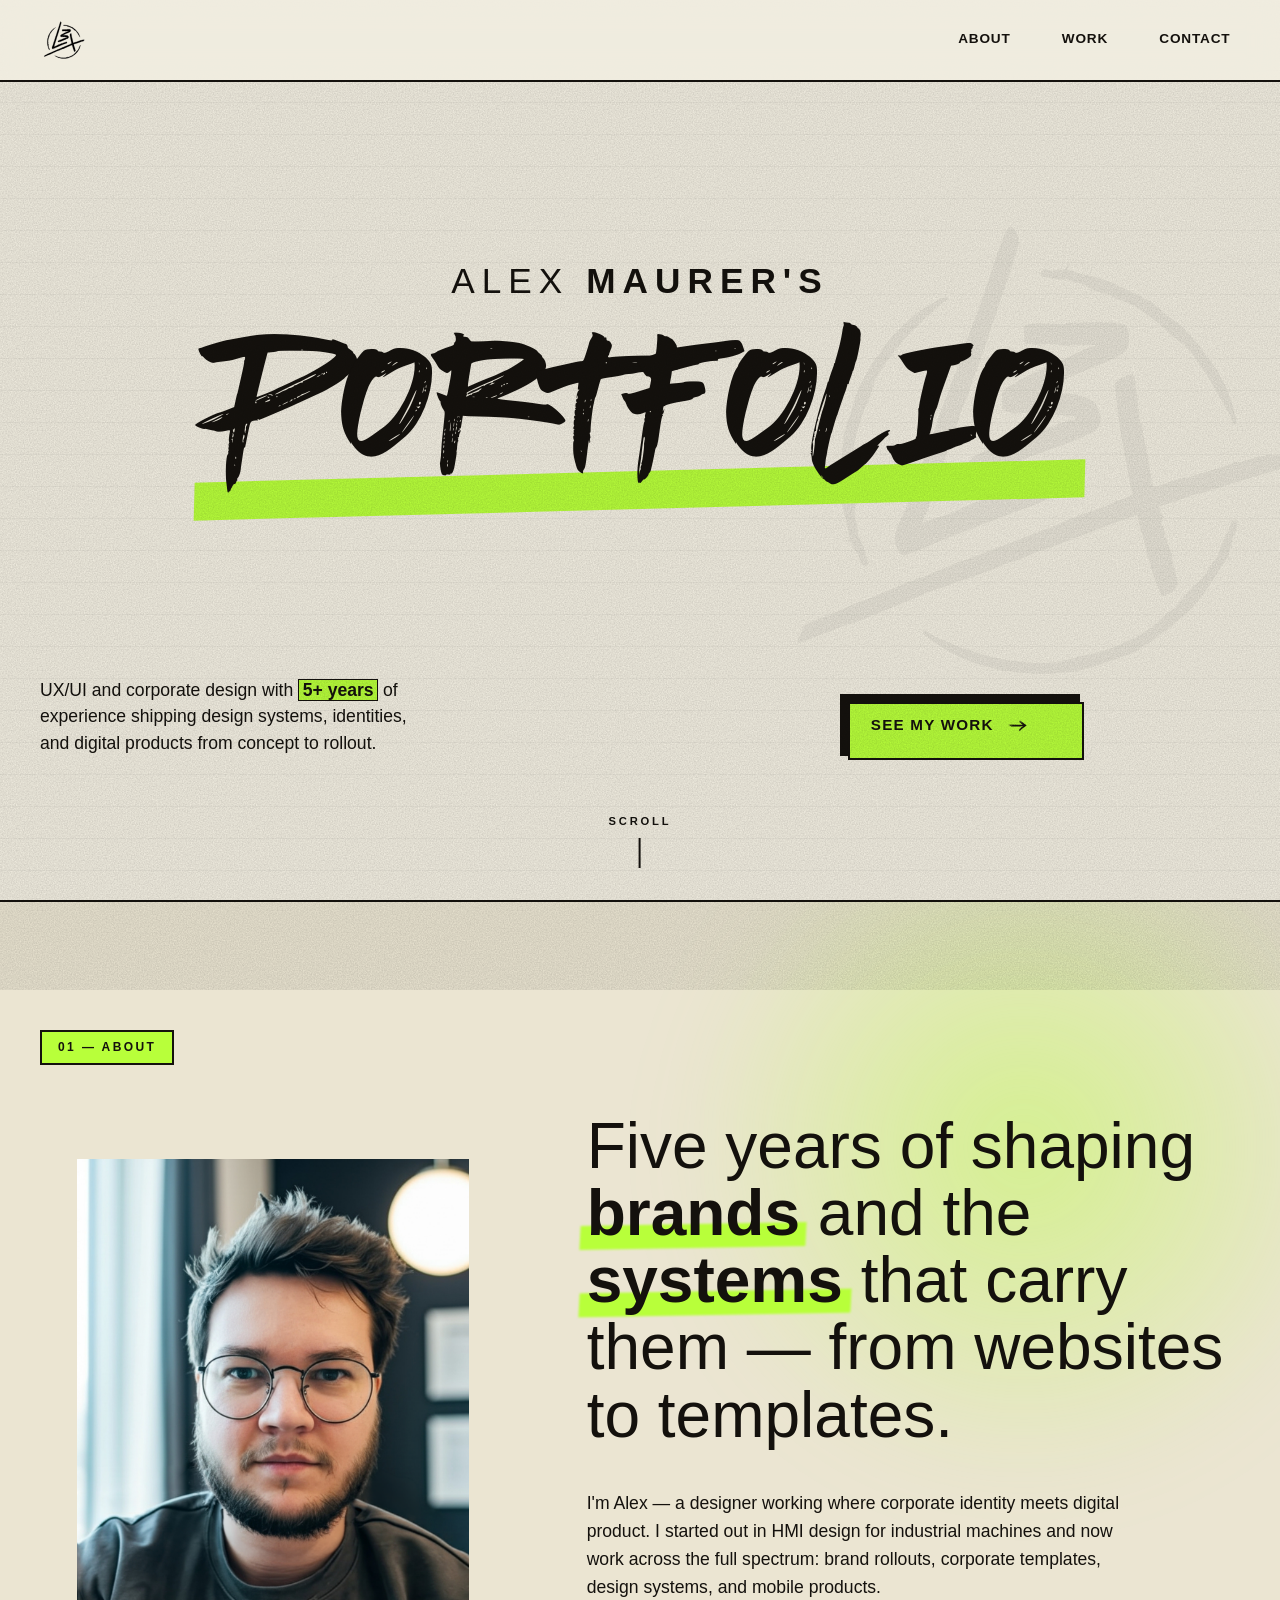
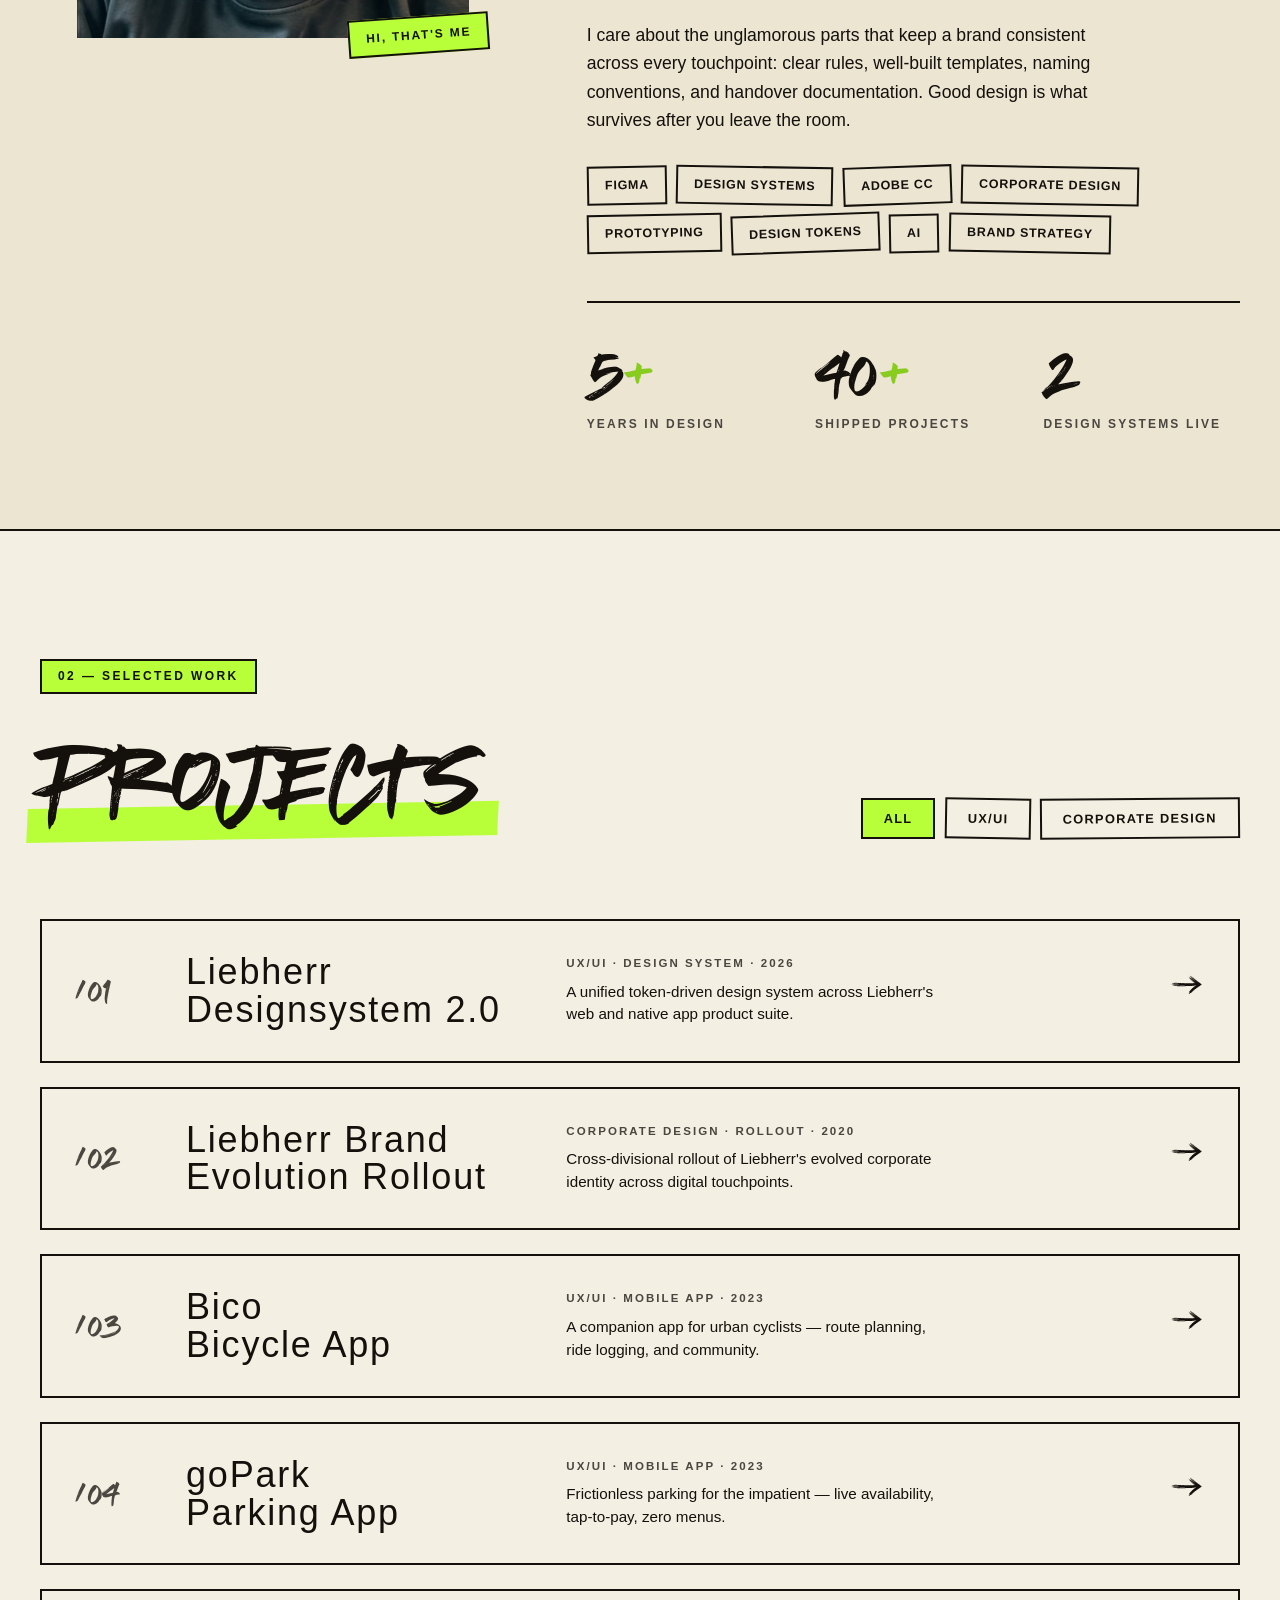
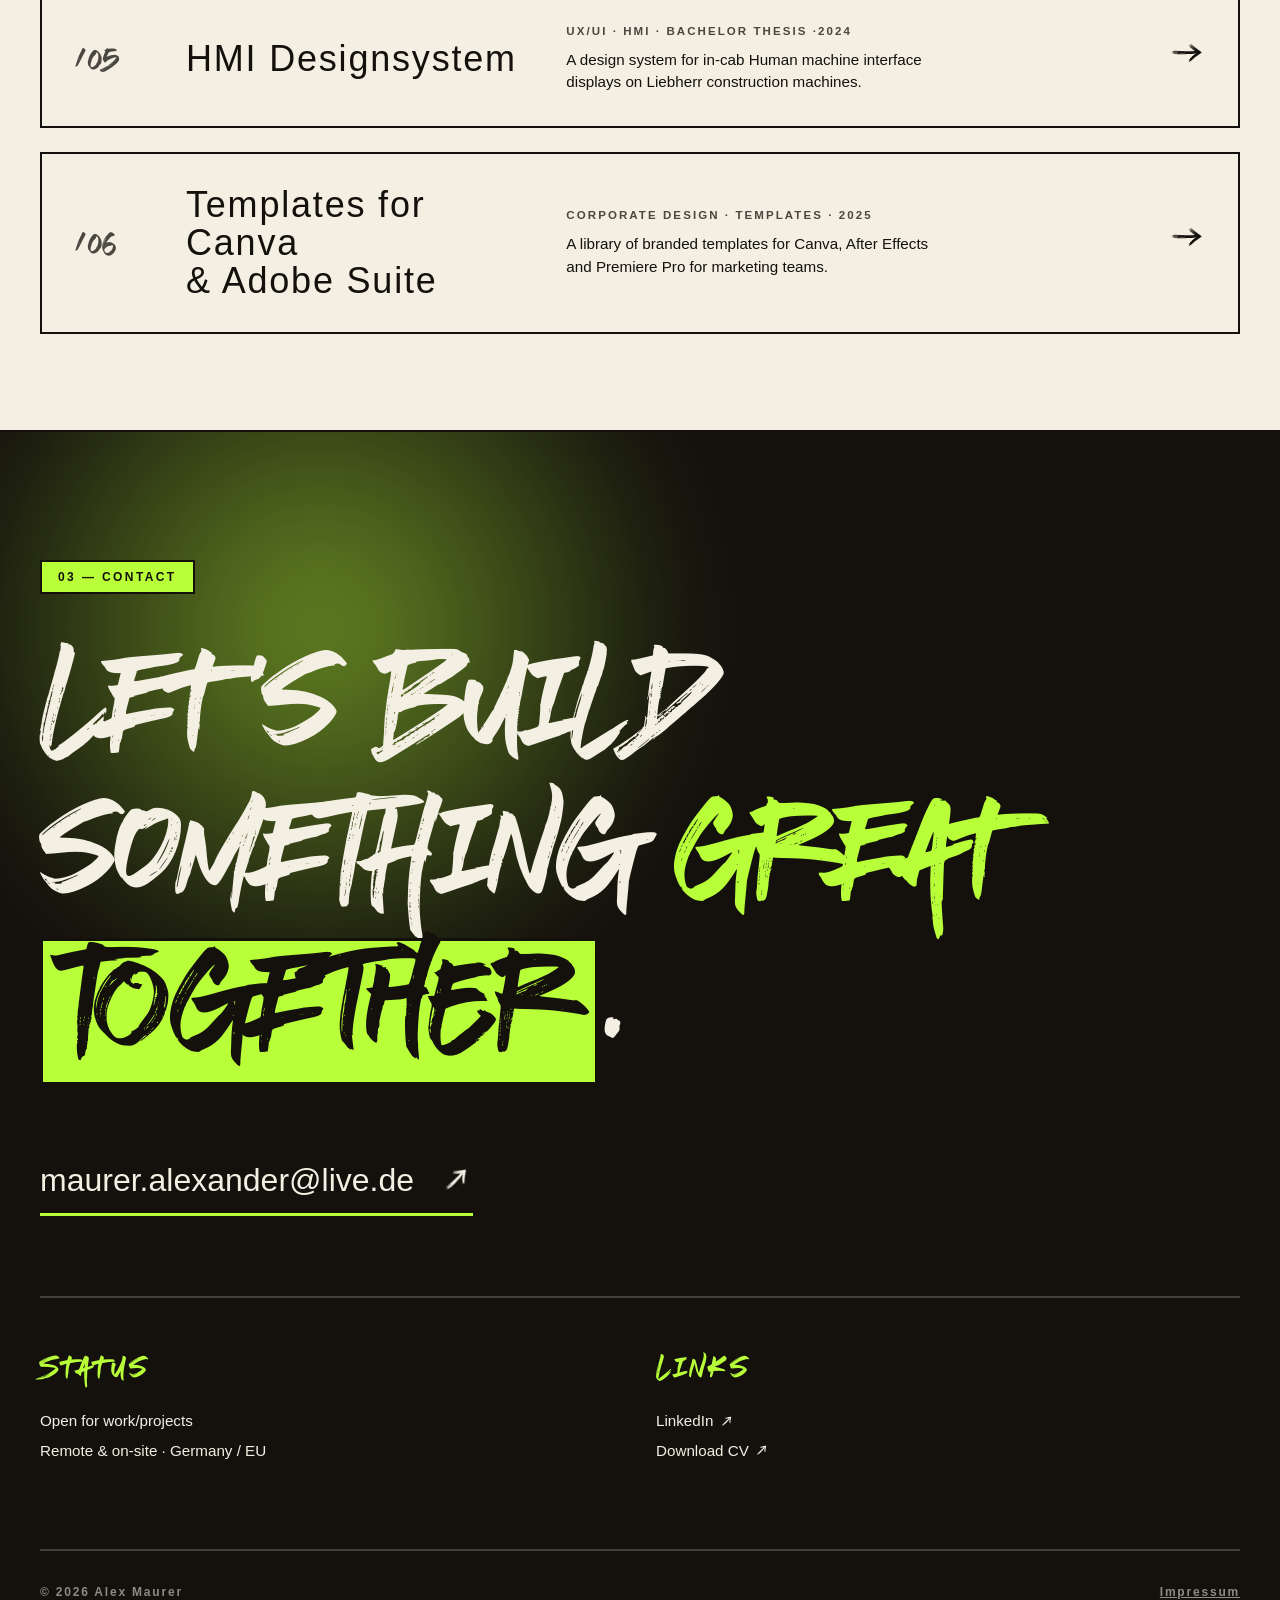
==== commit 454718d4: "brand images" ====
--- a/index.html
+++ b/index.html
@@ -126,11 +126,11 @@
         <div class="project-arrow"><span class="arrow-icon" aria-hidden="true"></span></div>
       </a>
 
-      <a href="sites/case-liebherr-rollout.html" class="project reveal" data-cat="brand" data-label="Liebherr Brand Evolution Rollout" data-preview="content/previews/liebherr-rollout.jpg">
+      <a href="sites/case-liebherr-rollout.html" class="project reveal" data-cat="brand" data-label="Liebherr Brand Evolution Rollout" data-preview="content/projects/Brand/Brand-teaser.png">
         <div class="project-num">/02</div>
         <div class="project-title">Liebherr Brand<br/>Evolution Rollout</div>
         <div class="project-meta">
-          <span class="project-tag">Corporate Design · Rollout · 2022</span>
+          <span class="project-tag">Corporate Design · Rollout · 2020</span>
           <span class="project-desc">Cross-divisional rollout of Liebherr's evolved corporate identity across digital touchpoints.</span>
         </div>
         <div class="project-arrow"><span class="arrow-icon" aria-hidden="true"></span></div>
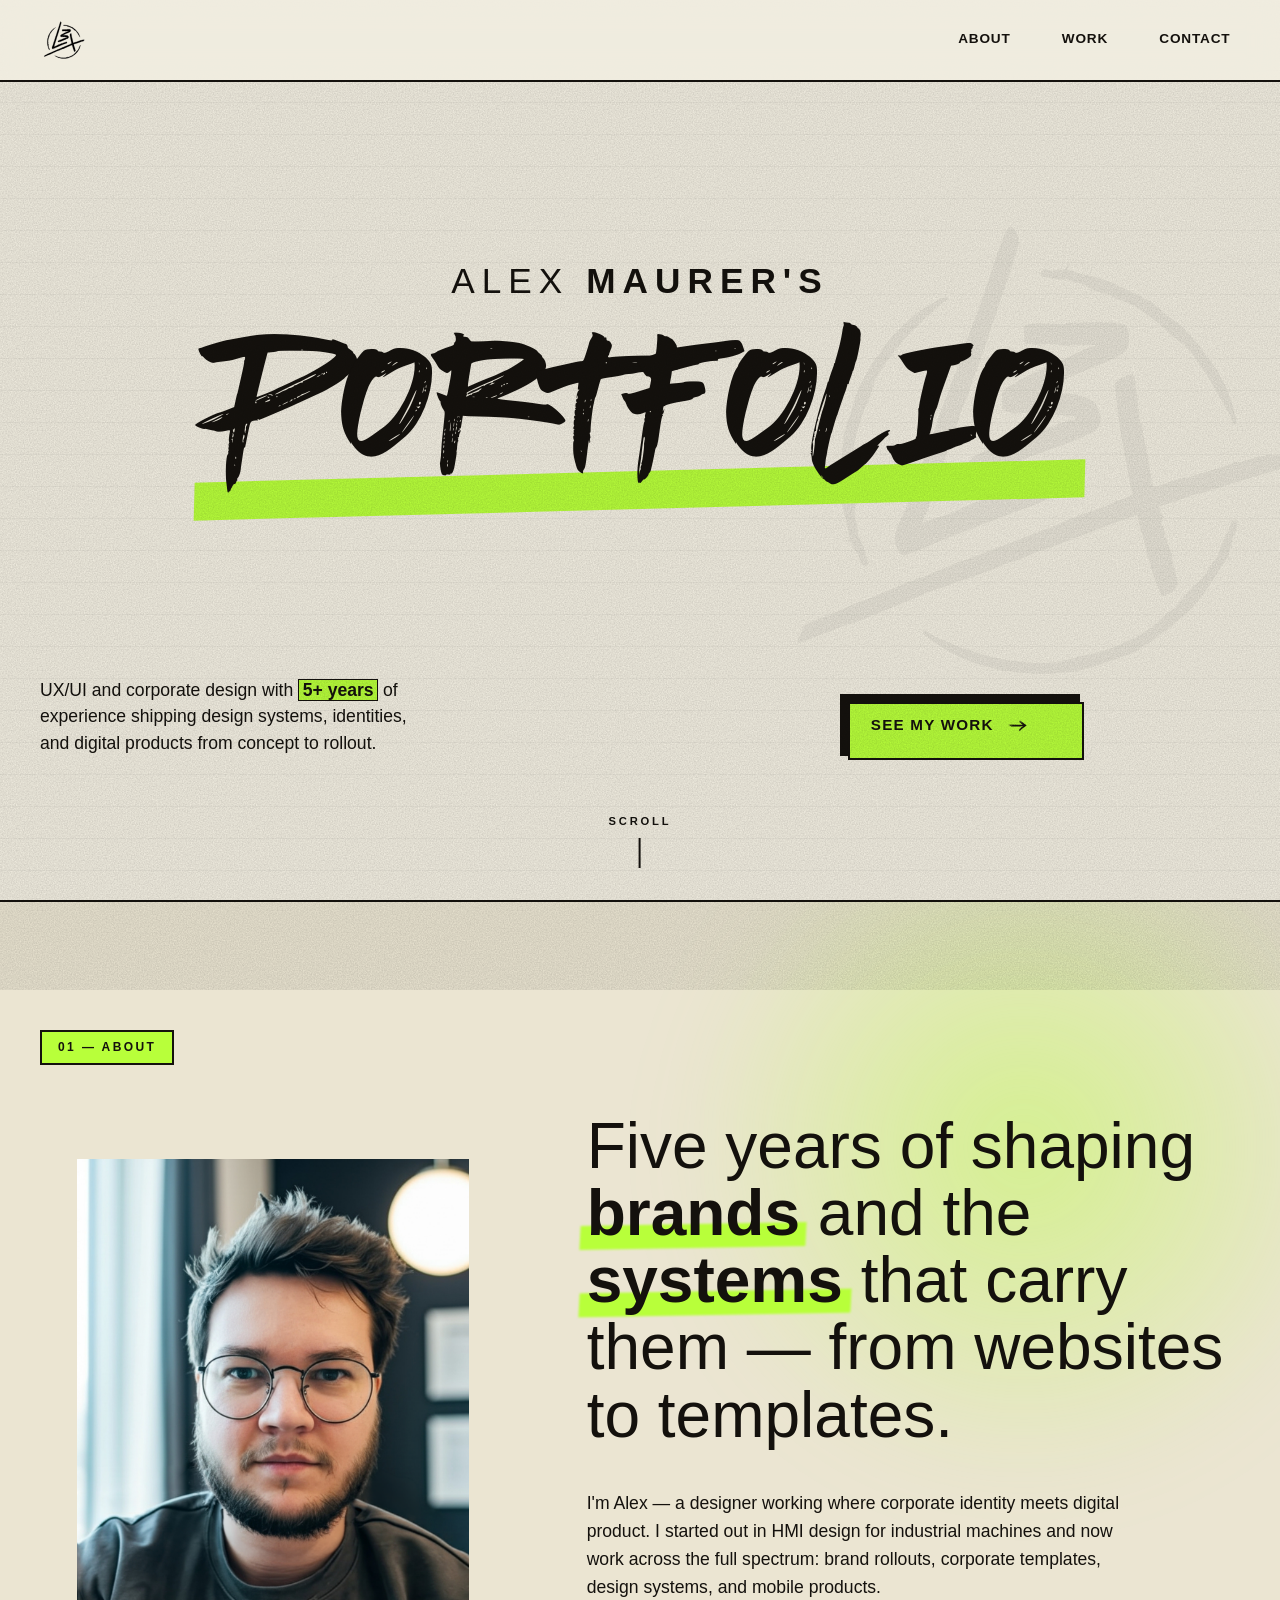
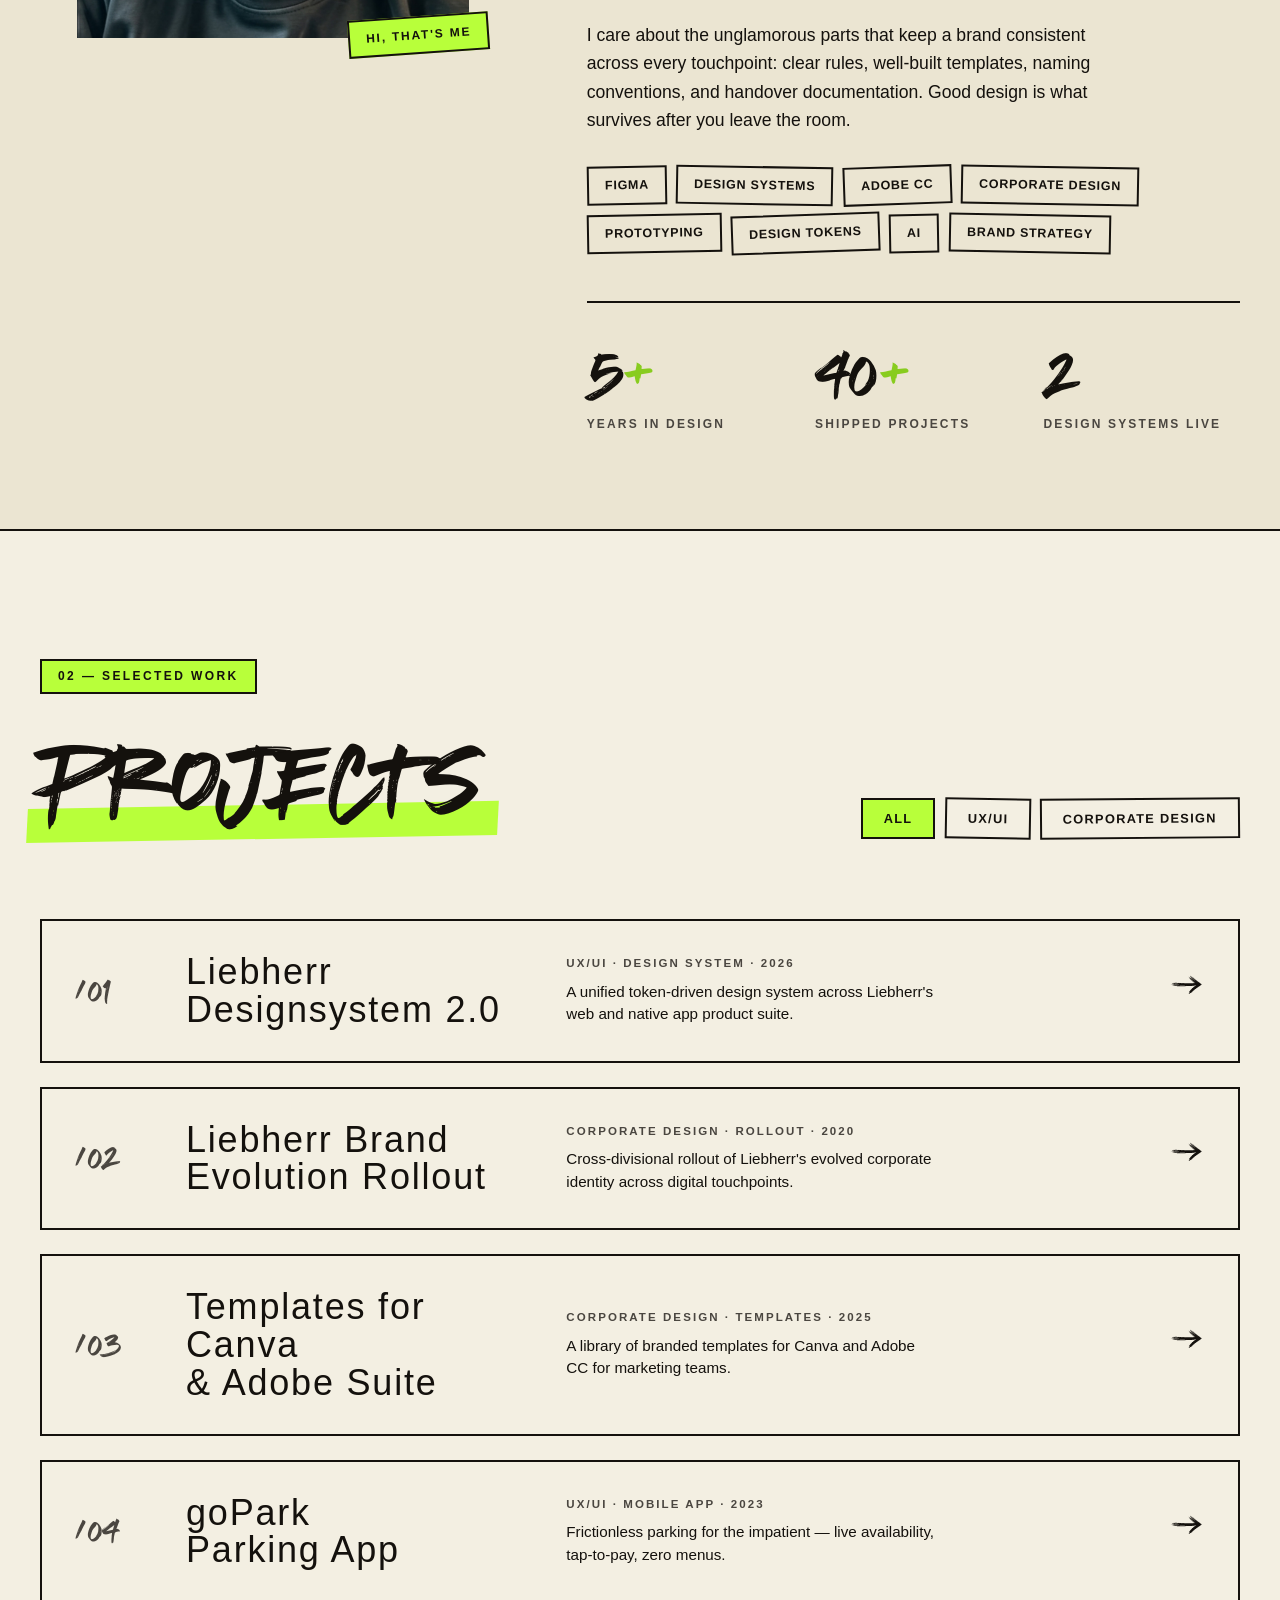
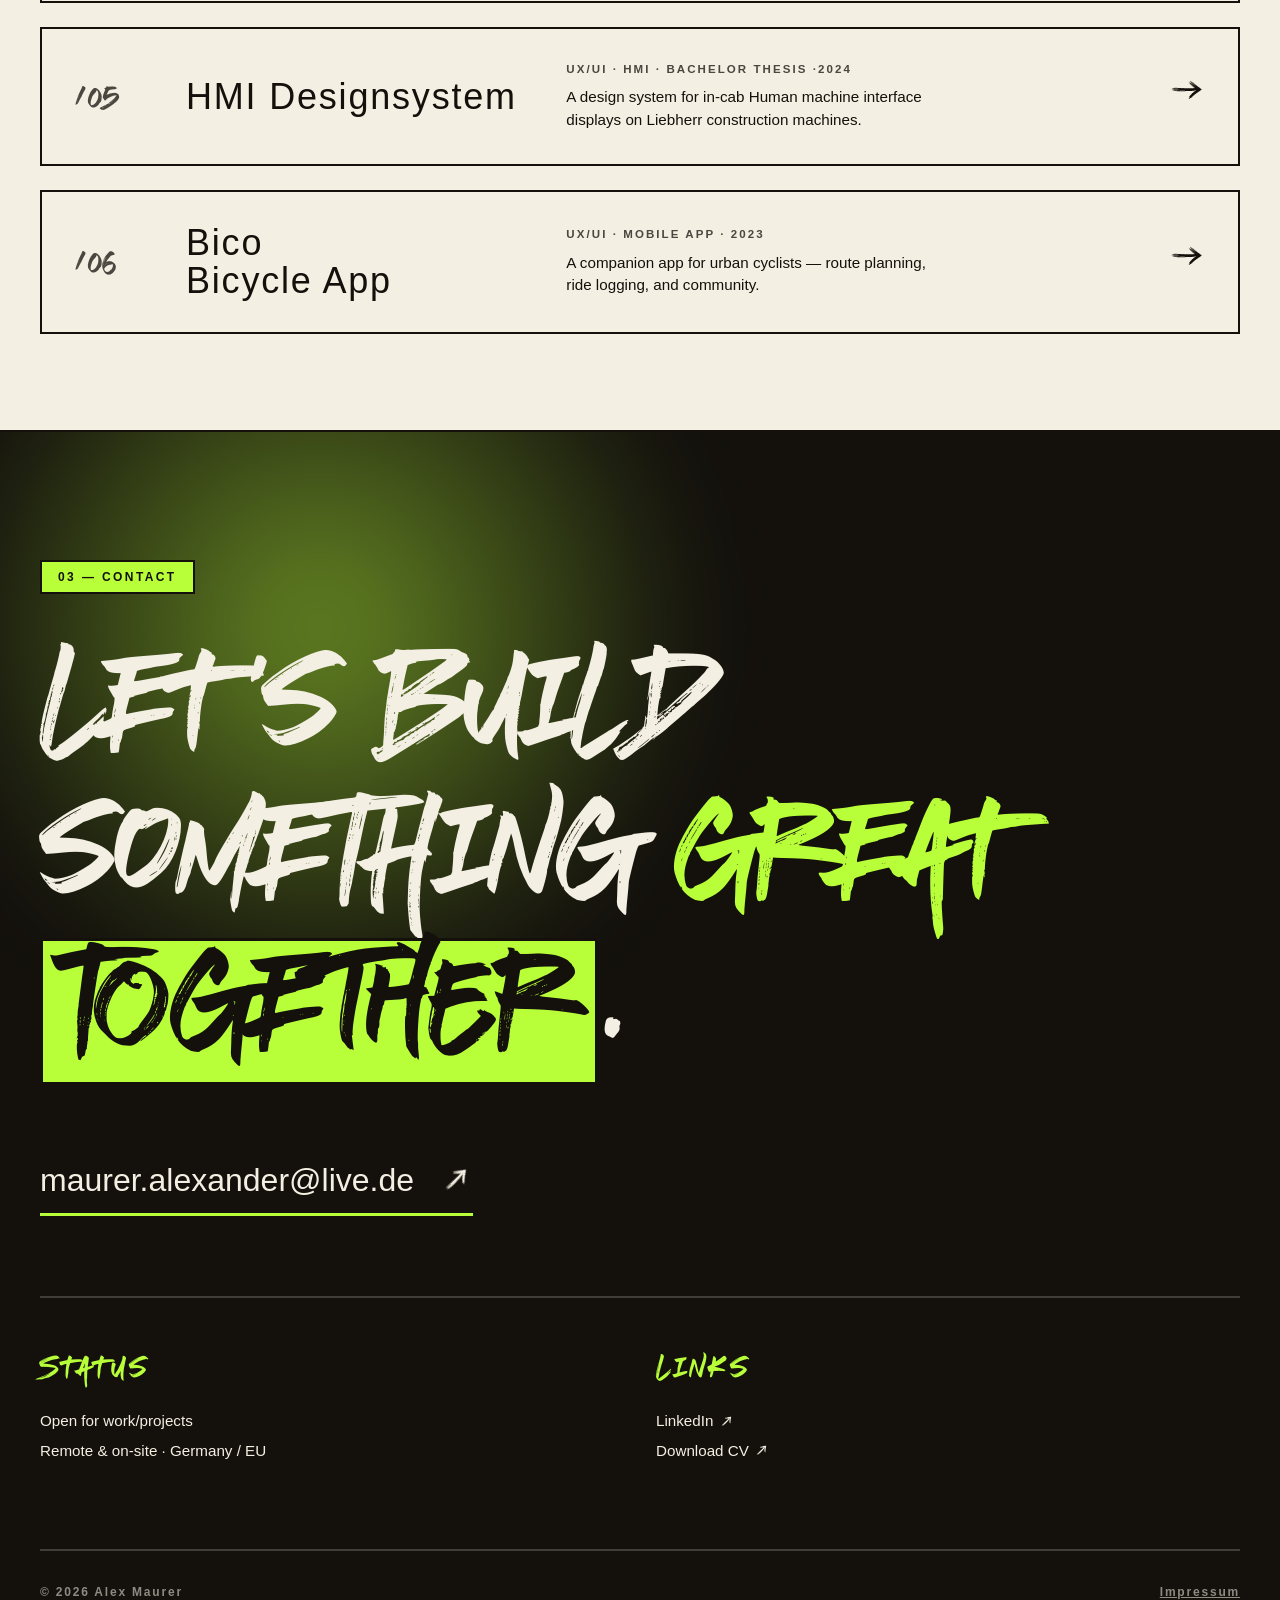
==== commit 4c4a7397: "template page adjustments" ====
--- a/index.html
+++ b/index.html
@@ -136,12 +136,12 @@
         <div class="project-arrow"><span class="arrow-icon" aria-hidden="true"></span></div>
       </a>
 
-      <a href="sites/case-bico.html" class="project reveal" data-cat="ux" data-label="Bico — Bicycle App" data-preview="content/projects/Bico/Teaser-Bico.png">
+      <a href="sites/case-templates.html" class="project reveal" data-cat="brand" data-label="Canva & Adobe Templates" data-preview="content/projects/Template/Template-teaser.png">
         <div class="project-num">/03</div>
-        <div class="project-title">Bico<br/>Bicycle App</div>
-        <div class="project-meta">
-          <span class="project-tag">UX/UI · Mobile App · 2023</span>
-          <span class="project-desc">A companion app for urban cyclists — route planning, ride logging, and community.</span>
+        <div class="project-title">Templates for Canva<br/>&amp; Adobe Suite</div>
+        <div class="project-meta">
+          <span class="project-tag">Corporate Design · Templates · 2025</span>
+          <span class="project-desc">A library of branded templates for Canva and Adobe CC for marketing teams.</span>
         </div>
         <div class="project-arrow"><span class="arrow-icon" aria-hidden="true"></span></div>
       </a>
@@ -166,12 +166,12 @@
         <div class="project-arrow"><span class="arrow-icon" aria-hidden="true"></span></div>
       </a>
 
-      <a href="sites/case-templates.html" class="project reveal" data-cat="brand" data-label="Canva & Adobe Templates" data-preview="content/previews/templates.jpg">
+      <a href="sites/case-bico.html" class="project reveal" data-cat="ux" data-label="Bico — Bicycle App" data-preview="content/projects/Bico/Teaser-Bico.png">
         <div class="project-num">/06</div>
-        <div class="project-title">Templates for Canva<br/>&amp; Adobe Suite</div>
-        <div class="project-meta">
-          <span class="project-tag">Corporate Design · Templates · 2025</span>
-          <span class="project-desc">A library of branded templates for Canva, After Effects and Premiere Pro for marketing teams.</span>
+        <div class="project-title">Bico<br/>Bicycle App</div>
+        <div class="project-meta">
+          <span class="project-tag">UX/UI · Mobile App · 2023</span>
+          <span class="project-desc">A companion app for urban cyclists — route planning, ride logging, and community.</span>
         </div>
         <div class="project-arrow"><span class="arrow-icon" aria-hidden="true"></span></div>
       </a>
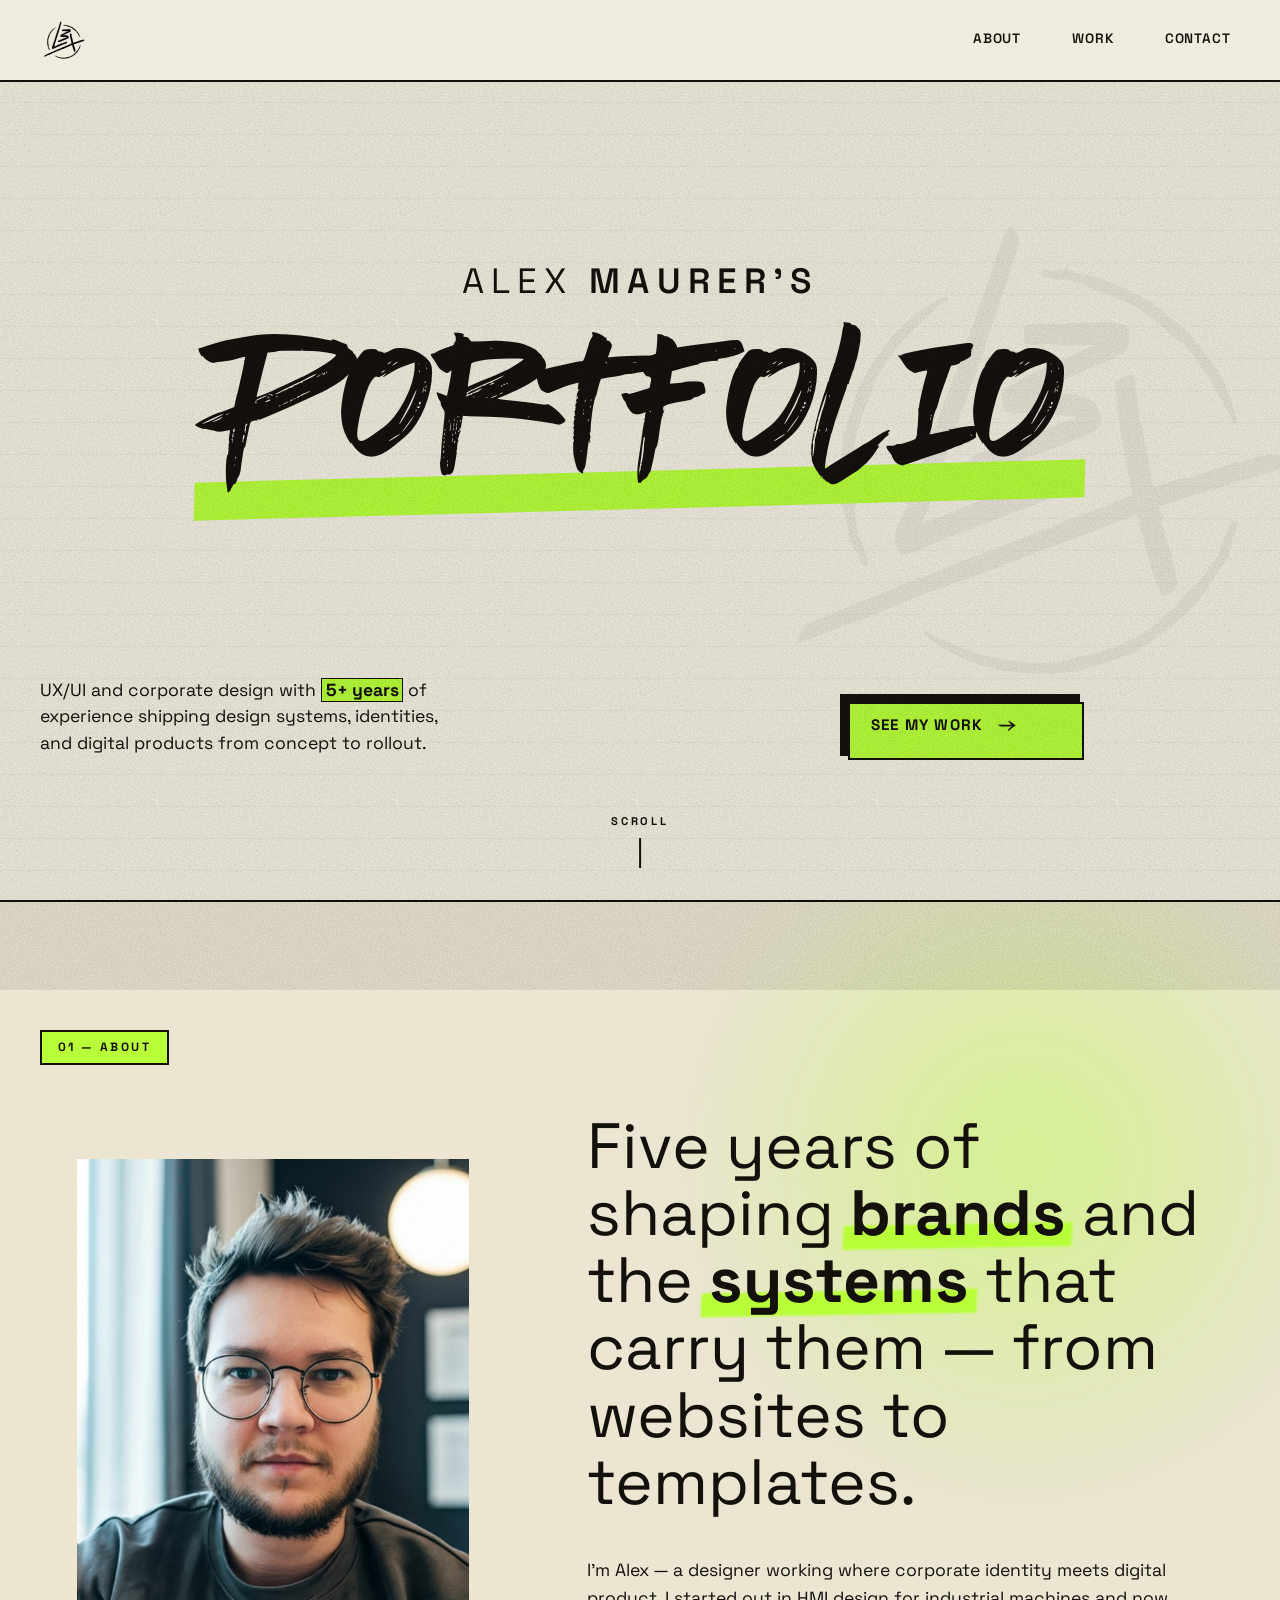
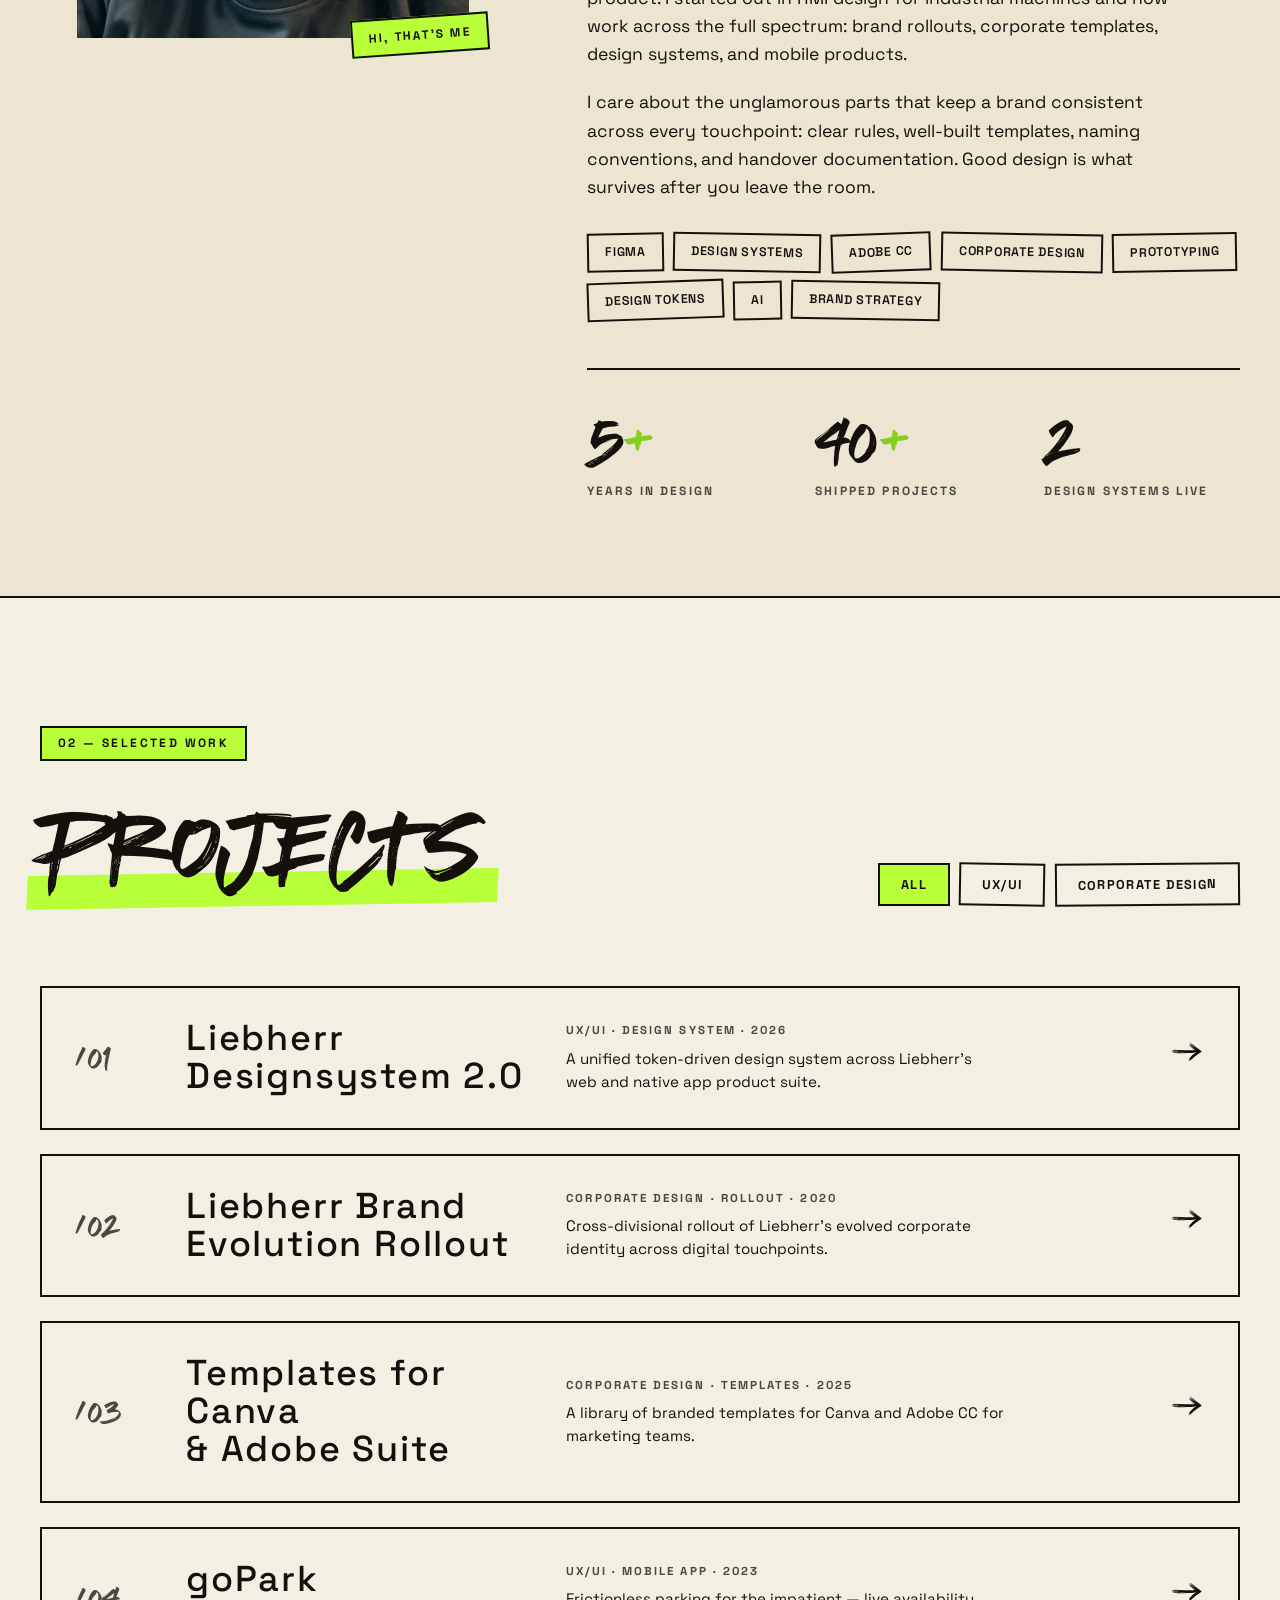
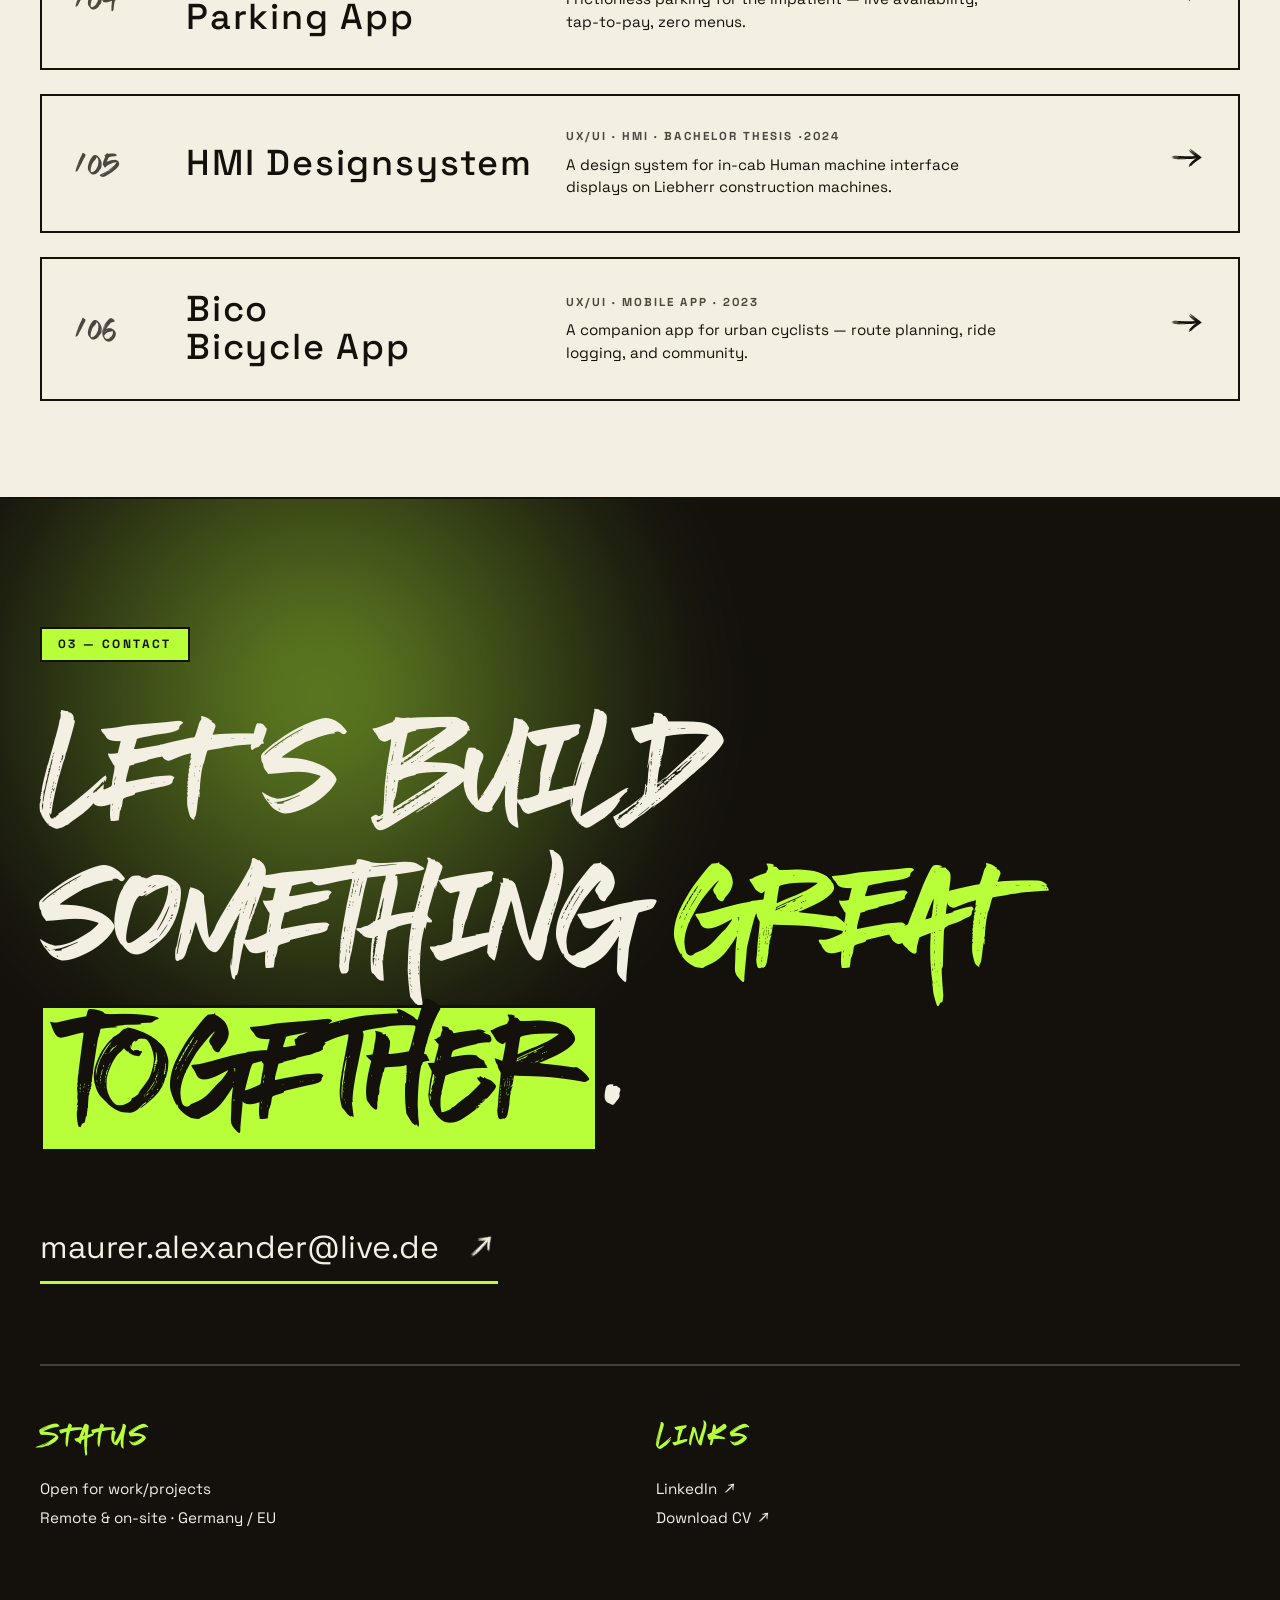
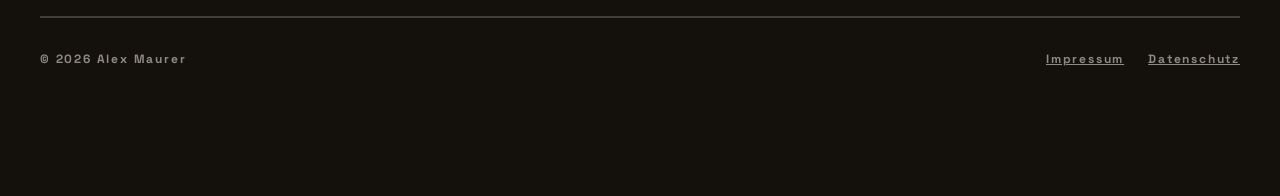
==== commit 9962f89b: "impressum & datenschutz" ====
--- a/index.html
+++ b/index.html
@@ -5,8 +5,6 @@
 <meta name="viewport" content="width=device-width, initial-scale=1.0" />
 <title>Portfolio — Alex Maurer</title>
 <link rel="icon" type="image/svg" sizes="32x32" href="content/logo/logo-32.svg">
-<link rel="preconnect" href="https://fonts.googleapis.com" />
-<link rel="preconnect" href="https://fonts.gstatic.com" crossorigin />
 <link rel="stylesheet" href="styles.css" />
 </head>
 <body>
@@ -215,7 +213,7 @@
 
     <footer>
       <span>© 2026 Alex Maurer</span>
-      <span class="footer-link"><a href="#">Impressum</a></span>
+      <span class="footer-link"><a href="sites/impressum.html">Impressum</a><a href="sites/datenschutz.html">Datenschutz</a></span>
     </footer>
   </div>
 </section>
--- a/styles.css
+++ b/styles.css
@@ -5,6 +5,25 @@
 @font-face {
   font-family: Quakerhack; /* set name */
   src: url(content/font/Quakerhack.otf); /* url of the font */
+  font-display: swap;
+}
+
+/* Space Grotesk — self-hosted (no requests to Google), variable font 300–700, SIL OFL 1.1 */
+@font-face {
+  font-family: 'Space Grotesk';
+  font-style: normal;
+  font-weight: 300 700;
+  font-display: swap;
+  src: url(content/font/SpaceGrotesk-latin-ext.woff2) format('woff2');
+  unicode-range: U+0100-02BA, U+02BD-02C5, U+02C7-02CC, U+02CE-02D7, U+02DD-02FF, U+0304, U+0308, U+0329, U+1D00-1DBF, U+1E00-1E9F, U+1EF2-1EFF, U+2020, U+20A0-20AB, U+20AD-20C4, U+2113, U+2C60-2C7F, U+A720-A7FF;
+}
+@font-face {
+  font-family: 'Space Grotesk';
+  font-style: normal;
+  font-weight: 300 700;
+  font-display: swap;
+  src: url(content/font/SpaceGrotesk-latin.woff2) format('woff2');
+  unicode-range: U+0000-00FF, U+0131, U+0152-0153, U+02BB-02BC, U+02C6, U+02DA, U+02DC, U+0304, U+0308, U+0329, U+2000-206F, U+20AC, U+2122, U+2191, U+2193, U+2212, U+2215, U+FEFF, U+FFFD;
 }
 
 :root {
@@ -1382,6 +1401,17 @@
   font-family: 'Quakerhack';
   font-size: 1.5rem;
 }
+/* consent notice: video only loads from YouTube after the click */
+.video-placeholder p.video-note {
+  position: absolute;
+  left: 1rem; right: 1rem; bottom: 1rem;
+  font-family: 'Space Grotesk', sans-serif;
+  font-size: 0.72rem;
+  line-height: 1.4;
+  text-align: center;
+  color: rgba(243, 239, 226, 0.6);
+}
+.video-note a { color: var(--green); }
 
 /* Next project */
 .next-project {
@@ -1512,6 +1542,34 @@
   transition: color 0.3s ease;
 }
 .case-footer-mail:hover { color: var(--green); }
+/* stack the grid and the bottom row (generic footer rule makes this a row flexbox) */
+.case-footer { display: flex; flex-direction: column; }
+.case-footer-bottom {
+  display: flex;
+  justify-content: space-between;
+  gap: 2rem;
+  max-width: 1920px;
+  margin: 1.5rem auto 0;
+  font-family: 'Space Grotesk', sans-serif;
+  font-size: 0.75rem;
+  letter-spacing: 0.15em;
+  font-weight: 700;
+  color: rgba(243, 239, 226, 0.55);
+}
+.case-footer-bottom a { color: inherit; transition: color 0.3s ease; }
+.case-footer-legal,
+.footer-link { display: flex; gap: 1.5rem; flex-wrap: wrap; }
+.footer-link a { margin-bottom: 0; }
+.case-footer-bottom a:hover,
+.footer-link a:hover { color: var(--green); }
+
+/* inline links in case/legal text */
+.case-text a {
+  color: var(--ink);
+  text-decoration-color: var(--green-deep);
+  text-decoration-thickness: 2px;
+  text-underline-offset: 3px;
+}
 
 /* ============ RESPONSIVE ============ */
 @media (max-width: 900px) {
